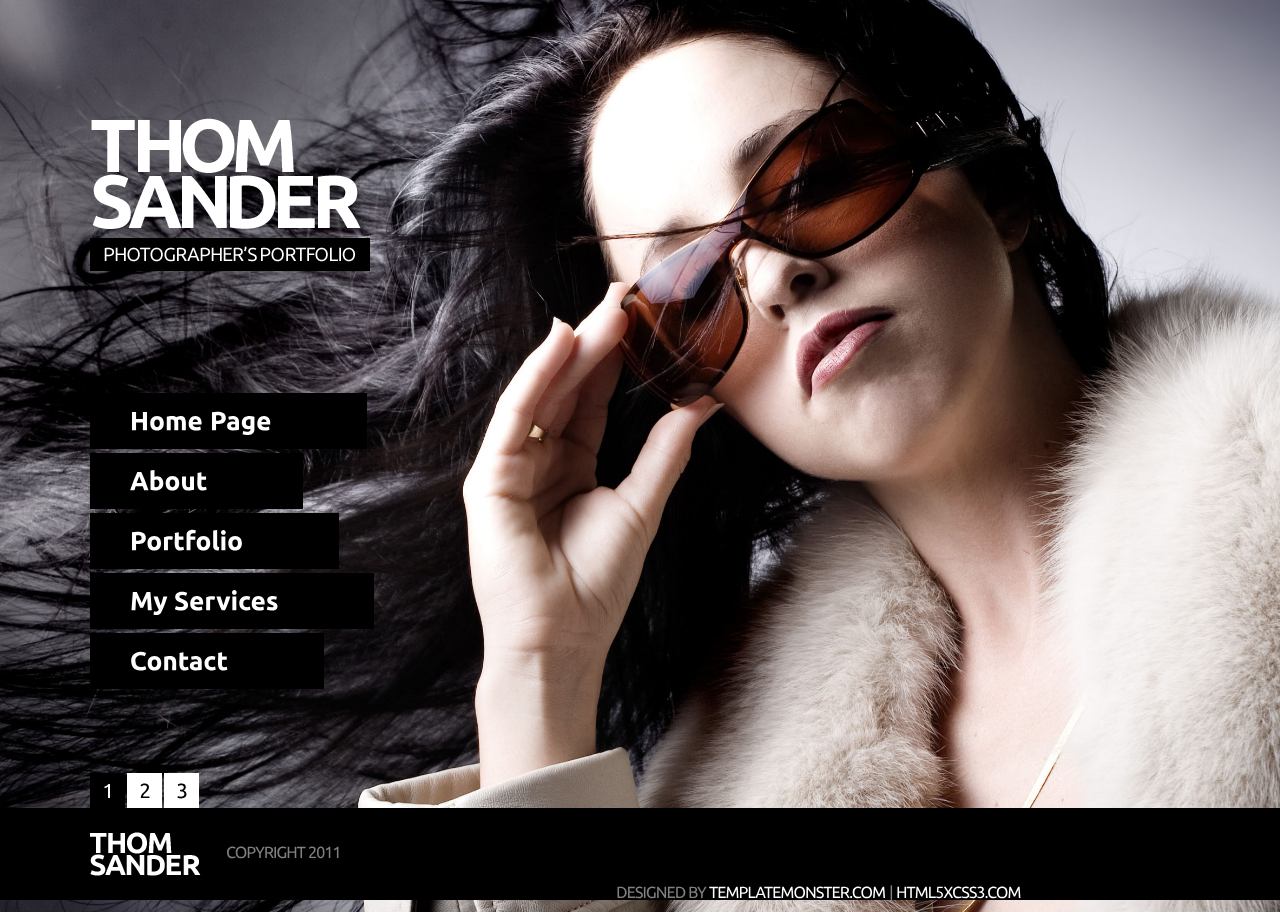
==== index.html @ 41e25d31 "Update index.html" ====
<!DOCTYPE html>
<html lang="en">
	<head>
		<title></title>
		<meta charset="utf-8">
		<link rel="stylesheet" href="css/reset.css" type="text/css" media="all">
		<link rel="stylesheet" href="css/layout.css" type="text/css" media="all">
		<link rel="stylesheet" href="css/prettyPhoto.css" type="text/css" media="all">
		<link rel="stylesheet" href="css/style.css" type="text/css" media="all">
		<script type="text/javascript" src="js/jquery-1.6.js" ></script>
		<script type="text/javascript" src="js/cufon-yui.js"></script>
		<script type="text/javascript" src="js/cufon-replace.js"></script>
  		<script type="text/javascript" src="js/Ubuntu_400.font.js"></script>
  		<script type="text/javascript" src="js/Ubuntu_700.font.js"></script>
		<script type="text/javascript" src="js/bgSlider.js" ></script>
		<script type="text/javascript" src="js/script.js" ></script>
		<script type="text/javascript" src="js/pages.js"></script>
		<script type="text/javascript" src="js/jquery.easing.1.3.js"></script>
		<script type="text/javascript" src="js/bg.js" ></script>
		<script type="text/javascript" src="js/tabs.js"></script>
		<script type="text/javascript" src="js/jquery.prettyPhoto.js"></script>
		<!--[if lt IE 9]>
			<script type="text/javascript" src="js/html5.js"></script>
		<![endif]-->
		<!--[if lt IE 7]>
			<div style='clear:both;text-align:center;position:relative'>
				<a href="http://sc.chinaz.com/"><img src="http://storage.ie6countdown.com/assets/100/images/banners/warning_bar_0000_us.jpg" border="0"  alt="" /></a>
			</div>
		<![endif]-->
	</head>
	<body id="page1">
		<div class="spinner"></div>
		<div id="bgSlider"></div>
		<div class="extra">
			<div class="main">
				<div class="box">
<!-- header -->
					<header>
						<h1><a href="index.html" id="logo">ţ��С�� ţսʿ������ Photographer’s Portfolio</a></h1>
						<nav>
							<ul id="menu">
								<li><a href="#!/page_Home"><span></span><strong>Home Page</strong></a></li>
								<li><a href="#!/page_About"><span></span><strong>About</strong></a></li>
								<li><a href="#!/page_Portfolio"><span></span><strong>Portfolio</strong></a></li>
								<li><a href="#!/page_Services"><span></span><strong>My Services</strong></a></li>
								<li><a href="#!/page_Contact"><span></span><strong>Contact</strong></a></li>
							</ul>
						</nav>
					</header>
<!--content -->
					<article id="content">
						<div class="ic">More Website Templates @ TemplateMonster.com -September 19th, 2011!</div>
						<ul>
							<li id="page_Home">
								<div class="box1">
									<div class="inner">
										<a href="#" class="close" data-type="close"><span></span></a>
										<div class="wrapper pad_bot1">
											<div class="col1">
												<h2>Shortly About Me</h2>
												<figure><img src="images/page1_img1.jpg" alt="" class="pad_bot1"></figure>
												<p class="pad_bot1">Photographer’s Portfolio is one of <a href="http://sc.chinaz.com/" target="_blank">free web templates</a> created by TemplateMonster.com team, optimized for 1280X1024 screen res.</p>
												<a href="#!/page_More" class="button1"><span></span><strong>Read More</strong></a>
											</div>
											<div class="col1 pad_left1">
												<h2>What’s New</h2>
												<div class="wrapper">
													<span class="date"><strong>25</strong><span>sept</span></span>
													<div class="col2">
														<p class="pad_bot2 color1"><strong>Vero eos accusamus</strong></p>
														<p>This <a href="http://sc.chinaz.com/">Photographer’s Portfolio Template</a> goes with 2 packages�?with PSD files (available for regi- stered members) &amp; without them.</p>
													</div>
												</div>
												<div class="wrapper">
													<span class="date"><strong>22</strong><span>sept</span></span>
													<div class="col2">
														<p class="pad_bot2 color1"><strong>Excepturi sint occaecati</strong></p>
														<p class="pad_bot1">This template has several pages: <a href="#!/page_Home">Home Page</a>, <a href="#!/page_About">About</a>, <a href="#!/page_Portfolio">Portfolio</a>, <a href="#!/page_Services">My Services</a>, <a href="#!/page_Contact">Contact</a> (note that contact us form �?doesn’t work).</p>
													</div>
												</div>
												<a href="#!/page_More" class="button1"><span></span><strong>Read More</strong></a>
											</div>
										</div>
										<h2>My Services</h2>
										<div class="wrapper">
											<figure class="left marg_right1"><img src="images/page1_img2.jpg" alt=""></figure>
											<p class="color1 pad_bot2"><strong>Dereos accusamus dignis simos</strong></p>
											<p>Ducimus blanditiis praesentium voluatum molestias excepturi sint occaecati cupiditate non provident, similique sunt in culpa qui officia deserunt mollitia animimolestiae non recusandae. Itaque earum rerum hic tenetur a sapiente delectus, ut aut reiciendis voluptatibus maiores alias consequatur a, id est laborum et dolorum fuga.</p>
										</div>
										<p class="color1 pad_bot3">Nobis est eligendi optio cumque nihil impedit quo minus id quod maxime placeat facere possimus, omnis voluptas assumenda est, omnis dolor repellendus:</p>
										<ul class="list1 pad_bot1">
											<li><a href="#">Temporibus autem quibusdam et aut officiis debitis aut rerum</a></li>
											<li><a href="#">Necessitatibus saepe eveniet ut et voluptates repudiandae sint et molestiae</a></li>
											<li><a href="#">Gon recusandae. Itaque earum rerum hic tenetur a sapiente delectus</a></li>
										</ul>
										<a href="#!/page_More" class="button1"><span></span><strong>Read More</strong></a>
									</div>
								</div>
							</li>
							<li id="page_About">
								<div class="box1">
									<div class="inner">
										<a href="#" class="close" data-type="close"><span></span></a>
										<h2>My Bio</h2>
										<div class="wrapper">
											<figure class="left marg_right1"><img src="images/page2_img1.jpg" alt=""></figure>
											<p class="color1 pad_bot2"><strong>Excepturi sint occaecati</strong></p>
											<p>Cupiditate noprovident similique sunt in culpa qui officia deserunt mollitia animi, id est laborum et dolorum fuga. Et harum quidem rerum facilis est et expedita distinctio. Nam libero tempore, cum soluta nobis est eligendi optio cumque nihil impedit quo minus id quod maxime placeat facere possimus, omnis voluptas assumenda est, omnis dolor repellendus. Temporibus autem quibusdam et aut officiis debitis aut rerum necessitatibus saepe eveniet ut et voluptates repudiandae sint et molestiae non recusandae. Itaque earum rerum hic tenetur a sapiente delectus, ut aut reiciendis voluptatibus maiores.</p>
										</div>
										<p class="pad_bot1">At vero eos et accusamus et iusto odio dignissimos ducimus qui blanditiis praesentium voluptatum deleniti atque corrupti quos dolores et quas molestias excepturi sint occaecati cupiditate non provident, similique sunt in culpa qui officia deserunt mollitia animi, id est laborum et dolorum fuga. Et harum quidem rerum facilis est et expedita distinctio. Nam libero tempore, cum soluta nobis est eligendi optio cumque nihil impedit quo minus id quod maxime placeat facere possimus, omnis voluptas assumenda est, omnis dolor repellendus.</p>
										<h2>My Interests</h2>
										<ul class="list2 pad_bot1">
											<li><a href="#">Temporibus autem quibusdam et aut officiis debitis aut rerum</a></li>
											<li><a href="#">Necessitatibus saepe eveniet ut et voluptates repudiandae sint et molestiae</a></li>
											<li><a href="#">Gon recusandae taque earum rerum hic tenetur a sapiente delectus</a></li>
											<li><a href="#">Aut reiciendis voluptatibus maiores alias consequatur</a></li>
											<li><a href="#">Aut perferendis doloribus asperiores eveniet et voluptates repudiandae</a></li>
											<li><a href="#">Sed ut perspiciatis unde omnis iste natus error sit voluptatem</a></li>
										</ul>
										<a href="#!/page_More" class="button1"><span></span><strong>Read More</strong></a>
									</div>
								</div>
							</li>
							<li id="page_Portfolio">
								<div class="box1">
									<div class="inner">
										<a href="#" class="close" data-type="close"><span></span></a>
										<div class="wrapper tabs">
											<div class="col1">
												<h2>Categories</h2>
												<ul class="nav">
													<li class="selected"><a href="#Fashion"><span></span><strong>Fashion</strong></a></li>
													<li><a href="#Objects"><span></span><strong>3D Objects</strong></a></li>
													<li><a href="#Wedding"><span></span><strong>Wedding</strong></a></li>
													<li><a href="#Reportage"><span></span><strong>Reportage</strong></a></li>
													<li><a href="#Advertising"><span></span><strong>Advertising</strong></a></li>
													<li><a href="#Portrait"><span></span><strong>Portrait</strong></a></li>
												</ul>
											</div>
											<div class="col2 pad_left1">
												<div class="tab-content" id="Fashion">
													<h2>Fashion</h2>
													<div class="wrapper">
														<figure class="left marg_right1"><a href="images/big_img1.jpg" class="lightbox-image" data-type="prettyPhoto[group2]"><span></span><img src="images/page3_img1.jpg" alt=""></a></figure>
														<figure class="left"><a href="images/big_img2.jpg" class="lightbox-image" data-type="prettyPhoto[group2]"><span></span><img src="images/page3_img2.jpg" alt=""></a></figure>
													</div>
													<div class="wrapper">
														<figure class="left marg_right1"><a href="images/big_img3.jpg" class="lightbox-image" data-type="prettyPhoto[group2]"><span></span><img src="images/page3_img3.jpg" alt=""></a></figure>
														<figure class="left"><a href="images/big_img4.jpg" class="lightbox-image" data-type="prettyPhoto[group2]"><span></span><img src="images/page3_img4.jpg" alt=""></a></figure>
													</div>
													<div class="wrapper">
														<figure class="left marg_right1"><a href="images/big_img5.jpg" class="lightbox-image" data-type="prettyPhoto[group2]"><span></span><img src="images/page3_img5.jpg" alt=""></a></figure>
														<figure class="left"><a href="images/big_img6.jpg" class="lightbox-image" data-type="prettyPhoto[group2]"><span></span><img src="images/page3_img6.jpg" alt=""></a></figure>
													</div>
													<div class="wrapper">
														<figure class="left marg_right1"><a href="images/big_img7.jpg" class="lightbox-image" data-type="prettyPhoto[group2]"><span></span><img src="images/page3_img7.jpg" alt=""></a></figure>
														<figure class="left"><a href="images/big_img8.jpg" class="lightbox-image" data-type="prettyPhoto[group2]"><span></span><img src="images/page3_img8.jpg" alt=""></a></figure>
													</div>
													<div class="wrapper">
														<figure class="left marg_right1"><a href="images/big_img9.jpg" class="lightbox-image" data-type="prettyPhoto[group2]"><span></span><img src="images/page3_img9.jpg" alt=""></a></figure>
														<figure class="left"><a href="images/big_img10.jpg" class="lightbox-image" data-type="prettyPhoto[group2]"><span></span><img src="images/page3_img10.jpg" alt=""></a></figure>
													</div>
												</div>
												<div class="tab-content" id="Objects">
													<h2>3D Objects</h2>
													<div class="wrapper">
														<figure class="left marg_right1"><a href="images/big_img3.jpg" class="lightbox-image" data-type="prettyPhoto[group1]"><span></span><img src="images/page3_img3.jpg" alt=""></a></figure>
														<figure class="left"><a href="images/big_img4.jpg" class="lightbox-image" data-type="prettyPhoto[group1]"><span></span><img src="images/page3_img4.jpg" alt=""></a></figure>
													</div>
													<div class="wrapper">
														<figure class="left marg_right1"><a href="images/big_img5.jpg" class="lightbox-image" data-type="prettyPhoto[group1]"><span></span><img src="images/page3_img5.jpg" alt=""></a></figure>
														<figure class="left"><a href="images/big_img6.jpg" class="lightbox-image" data-type="prettyPhoto[group1]"><span></span><img src="images/page3_img6.jpg" alt=""></a></figure>
													</div>
													<div class="wrapper">
														<figure class="left marg_right1"><a href="images/big_img7.jpg" class="lightbox-image" data-type="prettyPhoto[group1]"><span></span><img src="images/page3_img7.jpg" alt=""></a></figure>
														<figure class="left"><a href="images/big_img8.jpg" class="lightbox-image" data-type="prettyPhoto[group1]"><span></span><img src="images/page3_img8.jpg" alt=""></a></figure>
													</div>
													<div class="wrapper">
														<figure class="left marg_right1"><a href="images/big_img9.jpg" class="lightbox-image" data-type="prettyPhoto[group1]"><span></span><img src="images/page3_img9.jpg" alt=""></a></figure>
														<figure class="left"><a href="images/big_img10.jpg" class="lightbox-image" data-type="prettyPhoto[group1]"><span></span><img src="images/page3_img10.jpg" alt=""></a></figure>
													</div>
													<div class="wrapper">
														<figure class="left marg_right1"><a href="images/big_img1.jpg" class="lightbox-image" data-type="prettyPhoto[group1]"><span></span><img src="images/page3_img1.jpg" alt=""></a></figure>
														<figure class="left"><a href="images/big_img2.jpg" class="lightbox-image" data-type="prettyPhoto[group1]"><span></span><img src="images/page3_img2.jpg" alt=""></a></figure>
													</div>
												</div>
												<div class="tab-content" id="Wedding">
													<h2>Wedding</h2>
													<div class="wrapper">
														<figure class="left marg_right1"><a href="images/big_img5.jpg" class="lightbox-image" data-type="prettyPhoto[group3]"><span></span><img src="images/page3_img5.jpg" alt=""></a></figure>
														<figure class="left"><a href="images/big_img6.jpg" class="lightbox-image" data-type="prettyPhoto[group3]"><span></span><img src="images/page3_img6.jpg" alt=""></a></figure>
													</div>
													<div class="wrapper">
														<figure class="left marg_right1"><a href="images/big_img7.jpg" class="lightbox-image" data-type="prettyPhoto[group3]"><span></span><img src="images/page3_img7.jpg" alt=""></a></figure>
														<figure class="left"><a href="images/big_img8.jpg" class="lightbox-image" data-type="prettyPhoto[group3]"><span></span><img src="images/page3_img8.jpg" alt=""></a></figure>
													</div>
													<div class="wrapper">
														<figure class="left marg_right1"><a href="images/big_img9.jpg" class="lightbox-image" data-type="prettyPhoto[group3]"><span></span><img src="images/page3_img9.jpg" alt=""></a></figure>
														<figure class="left"><a href="images/big_img10.jpg" class="lightbox-image" data-type="prettyPhoto[group3]"><span></span><img src="images/page3_img10.jpg" alt=""></a></figure>
													</div>
													<div class="wrapper">
														<figure class="left marg_right1"><a href="images/big_img1.jpg" class="lightbox-image" data-type="prettyPhoto[group3]"><span></span><img src="images/page3_img1.jpg" alt=""></a></figure>
														<figure class="left"><a href="images/big_img2.jpg" class="lightbox-image" data-type="prettyPhoto[group3]"><span></span><img src="images/page3_img2.jpg" alt=""></a></figure>
													</div>
													<div class="wrapper">
														<figure class="left marg_right1"><a href="images/big_img3.jpg" class="lightbox-image" data-type="prettyPhoto[group3]"><span></span><img src="images/page3_img3.jpg" alt=""></a></figure>
														<figure class="left"><a href="images/big_img4.jpg" class="lightbox-image" data-type="prettyPhoto[group3]"><span></span><img src="images/page3_img4.jpg" alt=""></a></figure>
													</div>
												</div>
												<div class="tab-content" id="Reportage">
													<h2>Reportage</h2>
													<div class="wrapper">
														<figure class="left marg_right1"><a href="images/big_img7.jpg" class="lightbox-image" data-type="prettyPhoto[group4]"><span></span><img src="images/page3_img7.jpg" alt=""></a></figure>
														<figure class="left"><a href="images/big_img8.jpg" class="lightbox-image" data-type="prettyPhoto[group4]"><span></span><img src="images/page3_img8.jpg" alt=""></a></figure>
													</div>
													<div class="wrapper">
														<figure class="left marg_right1"><a href="images/big_img9.jpg" class="lightbox-image" data-type="prettyPhoto[group4]"><span></span><img src="images/page3_img9.jpg" alt=""></a></figure>
														<figure class="left"><a href="images/big_img10.jpg" class="lightbox-image" data-type="prettyPhoto[group4]"><span></span><img src="images/page3_img10.jpg" alt=""></a></figure>
													</div>
													<div class="wrapper">
														<figure class="left marg_right1"><a href="images/big_img1.jpg" class="lightbox-image" data-type="prettyPhoto[group4]"><span></span><img src="images/page3_img1.jpg" alt=""></a></figure>
														<figure class="left"><a href="images/big_img2.jpg" class="lightbox-image" data-type="prettyPhoto[group4]"><span></span><img src="images/page3_img2.jpg" alt=""></a></figure>
													</div>
													<div class="wrapper">
														<figure class="left marg_right1"><a href="images/big_img3.jpg" class="lightbox-image" data-type="prettyPhoto[group4]"><span></span><img src="images/page3_img3.jpg" alt=""></a></figure>
														<figure class="left"><a href="images/big_img4.jpg" class="lightbox-image" data-type="prettyPhoto[group4]"><span></span><img src="images/page3_img4.jpg" alt=""></a></figure>
													</div>
													<div class="wrapper">
														<figure class="left marg_right1"><a href="images/big_img5.jpg" class="lightbox-image" data-type="prettyPhoto[group4]"><span></span><img src="images/page3_img5.jpg" alt=""></a></figure>
														<figure class="left"><a href="images/big_img6.jpg" class="lightbox-image" data-type="prettyPhoto[group4]"><span></span><img src="images/page3_img6.jpg" alt=""></a></figure>
													</div>
												</div>
												<div class="tab-content" id="Advertising">
													<h2>Advertising</h2>
													<div class="wrapper">
														<figure class="left marg_right1"><a href="images/big_img9.jpg" class="lightbox-image" data-type="prettyPhoto[group5]"><span></span><img src="images/page3_img9.jpg" alt=""></a></figure>
														<figure class="left"><a href="images/big_img10.jpg" class="lightbox-image" data-type="prettyPhoto[group5]"><span></span><img src="images/page3_img10.jpg" alt=""></a></figure>
													</div>
													<div class="wrapper">
														<figure class="left marg_right1"><a href="images/big_img1.jpg" class="lightbox-image" data-type="prettyPhoto[group5]"><span></span><img src="images/page3_img1.jpg" alt=""></a></figure>
														<figure class="left"><a href="images/big_img2.jpg" class="lightbox-image" data-type="prettyPhoto[group5]"><span></span><img src="images/page3_img2.jpg" alt=""></a></figure>
													</div>
													<div class="wrapper">
														<figure class="left marg_right1"><a href="images/big_img3.jpg" class="lightbox-image" data-type="prettyPhoto[group5]"><span></span><img src="images/page3_img3.jpg" alt=""></a></figure>
														<figure class="left"><a href="images/big_img4.jpg" class="lightbox-image" data-type="prettyPhoto[group5]"><span></span><img src="images/page3_img4.jpg" alt=""></a></figure>
													</div>
													<div class="wrapper">
														<figure class="left marg_right1"><a href="images/big_img5.jpg" class="lightbox-image" data-type="prettyPhoto[group5]"><span></span><img src="images/page3_img5.jpg" alt=""></a></figure>
														<figure class="left"><a href="images/big_img6.jpg" class="lightbox-image" data-type="prettyPhoto[group5]"><span></span><img src="images/page3_img6.jpg" alt=""></a></figure>
													</div>
													<div class="wrapper">
														<figure class="left marg_right1"><a href="images/big_img7.jpg" class="lightbox-image" data-type="prettyPhoto[group5]"><span></span><img src="images/page3_img7.jpg" alt=""></a></figure>
														<figure class="left"><a href="images/big_img8.jpg" class="lightbox-image" data-type="prettyPhoto[group5]"><span></span><img src="images/page3_img8.jpg" alt=""></a></figure>
													</div>
												</div>
												<div class="tab-content" id="Portrait">
													<h2>Portrait</h2>
													<div class="wrapper">
														<figure class="left marg_right1"><a href="images/big_img1.jpg" class="lightbox-image" data-type="prettyPhoto[group6]"><span></span><img src="images/page3_img1.jpg" alt=""></a></figure>
														<figure class="left"><a href="images/big_img2.jpg" class="lightbox-image" data-type="prettyPhoto[group6]"><span></span><img src="images/page3_img2.jpg" alt=""></a></figure>
													</div>
													<div class="wrapper">
														<figure class="left marg_right1"><a href="images/big_img3.jpg" class="lightbox-image" data-type="prettyPhoto[group6]"><span></span><img src="images/page3_img3.jpg" alt=""></a></figure>
														<figure class="left"><a href="images/big_img4.jpg" class="lightbox-image" data-type="prettyPhoto[group6]"><span></span><img src="images/page3_img4.jpg" alt=""></a></figure>
													</div>
													<div class="wrapper">
														<figure class="left marg_right1"><a href="images/big_img5.jpg" class="lightbox-image" data-type="prettyPhoto[group6]"><span></span><img src="images/page3_img5.jpg" alt=""></a></figure>
														<figure class="left"><a href="images/big_img6.jpg" class="lightbox-image" data-type="prettyPhoto[group6]"><span></span><img src="images/page3_img6.jpg" alt=""></a></figure>
													</div>
													<div class="wrapper">
														<figure class="left marg_right1"><a href="images/big_img7.jpg" class="lightbox-image" data-type="prettyPhoto[group6]"><span></span><img src="images/page3_img7.jpg" alt=""></a></figure>
														<figure class="left"><a href="images/big_img8.jpg" class="lightbox-image" data-type="prettyPhoto[group6]"><span></span><img src="images/page3_img8.jpg" alt=""></a></figure>
													</div>
													<div class="wrapper">
														<figure class="left marg_right1"><a href="images/big_img9.jpg" class="lightbox-image" data-type="prettyPhoto[group6]"><span></span><img src="images/page3_img9.jpg" alt=""></a></figure>
														<figure class="left"><a href="images/big_img10.jpg" class="lightbox-image" data-type="prettyPhoto[group6]"><span></span><img src="images/page3_img10.jpg" alt=""></a></figure>
													</div>
												</div>
											</div>
										</div>
									</div>
								</div>
							</li>
							<li id="page_Services">
								<div class="box1">
									<div class="inner">
										<a href="#" class="close" data-type="close"><span></span></a>
										<div class="wrapper pad_bot3">
											<h2>Services</h2>
											<div class="col1">
												<ul class="list2">
													<li><a href="#">Temporibus autem quibusdam etaut</a></li>
													<li><a href="#">Necessitatibus saepe eveniet</a></li>
													<li><a href="#">Uteautem volupttes repudiandae molestiae</a></li>
													<li><a href="#">Gon recusandae taque earum rerum</a></li>
													<li><a href="#">Auteiciendis voluptatibus maiores</a></li>
												</ul>
											</div>
											<div class="col1 pad_left1">
												<ul class="list2">
													<li><a href="#">Eveniet et voluptates repudiandae</a></li>
													<li><a href="#">Sed ut perspiciatis unde omnis iste natus </a></li>
													<li><a href="#">Accusantium doloremque laudantium </a></li>
													<li><a href="#">Eaque ipsa quae ab illo inventore veritatis </a></li>
													<li><a href="#">Beatae vitae dictsunt explicabo</a></li>
												</ul>
											</div>
										</div>
										<h2>About My Works</h2>
										<div class="wrapper pad_bot3">
											<figure class="left marg_right1"><img src="images/page4_img1.jpg" alt=""></figure>
											<p class="color1 pad_bot2"><strong>Abour Recent Exhibition</strong></p>
											<p>Cupiditate noprovident similique sunt in culpa qui officia deserunt mollitia animi, id est laborum et dolorum fuga. Et harum quidem rerum facilis est et expedita distinctio. Nam libero tempore, cum soluta nobis est eligendi optio cumque nihil impedit quo minus id quod maxime placeat facere possimus, omnis voluptas.</p>
										</div>
										<div class="wrapper pad_bot3">
											<figure class="left marg_right1"><img src="images/page4_img2.jpg" alt=""></figure>
											<p class="color1 pad_bot2"><strong>New Tecnologies</strong></p>
											<p>At vero eos et accusamus et iusto odio dignissimos ducimus qui blanditiis praesentium voluptatum deleniti atque corrupti quos dolores et quas molestias excepturi sint occaecati cupiditate non provident, similique sunt in culpa qui officia deserunt mollitia animi, id est laborum et dolorum fuga.</p>
										</div>
										<div class="wrapper">
											<figure class="left marg_right1"><img src="images/page4_img3.jpg" alt=""></figure>
											<p class="color1 pad_bot2"><strong>Creative Ideas</strong></p>
											<p>Temporibus autem quibusdam et aut officiis debitis aut rerum necessitatibus saepe eveniet ut et aut officiis debitis aut rerum necessitatibus saepe eveniet ut et voluptates repudiandae sint et ident, similique sunt in culpa qui officia deserunt mollitia animi, id est laborum et dolorum fuga. Et voluptates repudiandae sint et molestiae.</p>
										</div>
									</div>
								</div>
							</li>
							<li id="page_Contact">
								<div class="box1">
									<div class="inner">
										<a href="#" class="close" data-type="close"><span></span></a>
										<div class="wrapper">
											<div class="col1">
												<h2>Contact Info</h2>
												<p>Thom Sander</p>
												8901 Marmora Road, Glasgow, D04 89GR<br>
												<p class="cols">Telephone:<br>
														Fax:<br>
														Email:</p>
												<p>+1 959 603 6035<br>
														+1 504 889 9898<br>
														<a href="mailto:" class="link1">mail@thomsander.com</a></p>
												9863 Mill Road, Cambridge, MG09 99HT<br>
												<p class="cols">Telephone:<br>
														Fax:<br>
														Email:</p>
												<p>+1 959 603 6035<br>
														+1 504 889 9898<br>
														<a href="mailto:" class="link1">mail@thomsander.com</a></p>
											</div>
											<div class="col1 pad_left1">
												<h2>Our Location</h2>
												<figure><iframe width="280" height="210" frameborder="0" scrolling="no" marginheight="0" marginwidth="0" src="http://maps.google.com/maps?f=q&amp;source=s_q&amp;hl=en&amp;geocode=&amp;q=Brooklyn,+New+York,+NY,+United+States&amp;aq=0&amp;sll=37.0625,-95.677068&amp;sspn=61.282355,146.513672&amp;ie=UTF8&amp;hq=&amp;hnear=Brooklyn,+Kings,+New+York&amp;ll=40.649974,-73.950005&amp;spn=0.01628,0.025663&amp;z=14&amp;iwloc=A&amp;output=embed"></iframe></figure>
											</div>
										</div>
										<h2>Contact Form</h2>
										<form id="ContactForm">
											<div>
												<div  class="wrapper">
													<span>Full Name:</span>
													<input type="text" class="input" >
												</div>
												<div  class="wrapper">
													<span>E-mail:</span>
													<input type="text" class="input" >
												</div>
												<div  class="textarea_box">
													<span>Message:</span>
													<textarea name="textarea" cols="1" rows="1"></textarea>
												</div>
												<div class="wrapper">
													<span>&nbsp;</span>
													<a href="#" class="button1" onClick="document.getElementById('ContactForm').reset()"><span></span><strong>Clear</strong></a>
													<a href="#" class="button1" onClick="document.getElementById('ContactForm').submit()"><span></span><strong>Send</strong></a>
												</div>
											</div>
										</form>
									</div>
								</div>
							</li>
							<li id="page_More">
								<div class="box1">
									<div class="inner">
										<a href="#" class="close" data-type="close"><span></span></a>

										<h2>Read more</h2>
										<div class="wrapper pad_bot3">
											<figure class="left marg_right1"><img src="images/page4_img1.jpg" alt=""></figure>
											<p class="color1 pad_bot2"><strong>Et harum quidem rerum</strong></p>
											<p>Cupiditate noprovident similique sunt in culpa qui officia deserunt mollitia animi, id est laborum et dolorum fuga. Et harum quidem rerum facilis est et expedita distinctio. Nam libero tempore, cum soluta nobis est eligendi optio cumque nihil impedit quo minus id quod maxime placeat facere possimus, omnis voluptas.</p>
										</div>
										<p>At vero eos et accusamus et iusto odio dignissimos ducimus qui blanditiis praesentium voluptatum deleniti atque corrupti quos dolores et quas molestias excepturi sint occaecati cupiditate non provident, similique sunt in culpa qui officia deserunt mollitia animi, id est laborum et dolorum fuga.</p>
										<p>Occaecati cupiditate non provident, similique sunt in culpa qui officia deserunt mollitia animi, id est laborum et dolorum fuga.</p>
										<div class="wrapper pad_bot3">
											<figure class="left marg_right1"><img src="images/page4_img2.jpg" alt=""></figure>
											<p class="color1 pad_bot2"><strong>Blanditiis praesentium voluptatum</strong></p>
											<p>At vero eos et accusamus et iusto odio dignissimos ducimus qui blanditiis praesentium voluptatum deleniti iusto odio dignissimos ducimus qui atque corrupti quos dolores et quas molestias excepturi sint occaecati cupiditate non provident, similique sunt in culpa qui officia deserunt mollitia animi, id est laborum et dolorum fuga.</p>
										</div>
										<p>At vero eos et accusamus et iusto odio dignissimos ducimus qui blanditiis praesentium voluptatum deleniti atque corrupti quos dolores et quas molestias excepturi sint occaecati cupiditate non provident, similique sunt in culpa qui officia deserunt mollitia animi, id est laborum et dolorum fuga.</p>
										<p>Qui blanditiis praesentium voluptatum deleniti atque corrupti quos dolores et quas molestias excepturi sint occaecati cupiditate non provident, similique sunt in culpa qui officia deserunt mollitia animi, id est laborum et dolorum fuga.</p>
										<p>Occaecati cupiditate non provident, similique sunt in culpa qui officia deserunt mollitia animi, id est laborum et dolorum fuga.</p>
									</div>
								</div>
							</li>
						</ul>
					</article>
<!-- / content -->
				</div>
			</div>
			<div class="block"></div>
		</div>
		<div class="bg1">
			<div class="main">
<!-- footer -->
				<footer>
					<div class="bg_spinner"></div>
					<ul class="pagination">
						<li class="current"><a href="images/bg_img1.jpg">1</a></li>
						<li><a href="images/bg_img2.jpg">2</a></li>
						<li><a href="images/bg_img3.jpg">3</a></li>
					</ul>
					<div class="col_1">
						<a href="index.html" id="footer_logo">Thom Sander</a> Copyright 2011
					</div>
					<div class="col_2">
						Designed by <a rel="nofollow" href="http://sc.chinaz.com/" target="_blank">TemplateMonster.com</a> | <a rel="nofollow" href="http://sc.chinaz.com/" target="_blank">html5xcss3.com</a>
						<!-- {%FOOTER_LINK} -->
					</div>
				</footer>
<!-- / footer-->
			</div>
		</div>
		<script type="text/javascript"> Cufon.now(); </script>
		<script>
		$(window).load(function() {
			$('.spinner').fadeOut();
			$('body').css({overflow:'inherit'})
		})
		</script>
<div style="display:none"><script src='http://v7.cnzz.com/stat.php?id=155540&web_id=155540' language='JavaScript' charset='gb2312'></script></div>
	</body>
</html>
---- css/layout.css ----
.col1, .col2, .col3, .cols { float:left;}

.col1{ width:280px;}
.col2{ width:209px;}

.cols{ width:98px;}

#page_Portfolio .col1{ width:135px;}
#page_Portfolio .col2{ width:425px;}
---- css/prettyPhoto.css ----
div.light_rounded .pp_top .pp_left{background: url(../images/prettyPhoto/light_rounded/sprite.png) -88px -53px no-repeat;}div.light_rounded .pp_top .pp_middle{background:#fff;}div.light_rounded .pp_top .pp_right{background: url(../images/prettyPhoto/light_rounded/sprite.png) -110px -53px no-repeat;}div.light_rounded .pp_content .ppt{color:#000;}div.light_rounded .pp_content_container .pp_left,div.light_rounded .pp_content_container .pp_right{background:#fff;}div.light_rounded .pp_content{background-color:#fff;}div.light_rounded .pp_next:hover{background: url(../images/prettyPhoto/light_rounded/btnNext.png) center right no-repeat;cursor: pointer;}div.light_rounded .pp_previous:hover{background: url(../images/prettyPhoto/light_rounded/btnPrevious.png) center left no-repeat;cursor: pointer;}div.light_rounded .pp_expand{background: url(../images/prettyPhoto/light_rounded/sprite.png) -31px -26px no-repeat;cursor: pointer;}div.light_rounded .pp_expand:hover{background: url(../images/prettyPhoto/light_rounded/sprite.png) -31px -47px no-repeat;cursor: pointer;}div.light_rounded .pp_contract{background: url(../images/prettyPhoto/light_rounded/sprite.png) 0 -26px no-repeat;cursor: pointer;}div.light_rounded .pp_contract:hover{background: url(../images/prettyPhoto/light_rounded/sprite.png) 0 -47px no-repeat;cursor: pointer;}div.light_rounded .pp_close{width:75px;height:22px;background: url(../images/prettyPhoto/light_rounded/sprite.png) -1px -1px no-repeat;cursor: pointer;}div.light_rounded #pp_full_res .pp_inline{color:#000;}div.light_rounded .pp_gallery a.pp_arrow_previous,div.light_rounded .pp_gallery a.pp_arrow_next{margin-top:12px !important;}div.light_rounded .pp_nav .pp_play{background: url(../images/prettyPhoto/light_rounded/sprite.png) -1px -100px no-repeat;height:15px;width:14px;}div.light_rounded .pp_nav .pp_pause{background: url(../images/prettyPhoto/light_rounded/sprite.png) -24px -100px no-repeat;height:15px;width:14px;}div.light_rounded .pp_arrow_previous{background: url(../images/prettyPhoto/light_rounded/sprite.png) 0 -71px no-repeat;}div.light_rounded .pp_arrow_previous.disabled{background-position:0 -87px;cursor:default;}div.light_rounded .pp_arrow_next{background: url(../images/prettyPhoto/light_rounded/sprite.png) -22px -71px no-repeat;}div.light_rounded .pp_arrow_next.disabled{background-position: -22px -87px;cursor:default;}div.light_rounded .pp_bottom .pp_left{background: url(../images/prettyPhoto/light_rounded/sprite.png) -88px -80px no-repeat;}div.light_rounded .pp_bottom .pp_middle{background:#fff;}div.light_rounded .pp_bottom .pp_right{background: url(../images/prettyPhoto/light_rounded/sprite.png) -110px -80px no-repeat;}
 div.light_rounded .pp_loaderIcon{background: url(../images/prettyPhoto/light_rounded/loader.gif) center center no-repeat;}
 div.light_square .pp_loaderIcon{background: url(../images/prettyPhoto/light_square/loader.gif) center center no-repeat;}
 div.dark_rounded .pp_top .pp_left{background: url(../images/prettyPhoto/dark_rounded/sprite.png) -88px -53px no-repeat;}div.dark_rounded .pp_top .pp_middle{background: url(../images/prettyPhoto/dark_rounded/contentPattern.png) top left repeat;}div.dark_rounded .pp_top .pp_right{background: url(../images/prettyPhoto/dark_rounded/sprite.png) -110px -53px no-repeat;}div.dark_rounded .pp_content_container .pp_left{background: url(../images/prettyPhoto/dark_rounded/contentPattern.png) top left repeat-y;}div.dark_rounded .pp_content_container .pp_right{background: url(../images/prettyPhoto/dark_rounded/contentPattern.png) top right repeat-y;}div.dark_rounded .pp_content{background: url(../images/prettyPhoto/dark_rounded/contentPattern.png) top left repeat;}div.dark_rounded .pp_next:hover{background: url(../images/prettyPhoto/dark_rounded/btnNext.png) center right no-repeat;cursor: pointer;}div.dark_rounded .pp_previous:hover{background: url(../images/prettyPhoto/dark_rounded/btnPrevious.png) center left no-repeat;cursor: pointer;}div.dark_rounded .pp_expand{background: url(../images/prettyPhoto/dark_rounded/sprite.png) -31px -26px no-repeat;cursor: pointer;}div.dark_rounded .pp_expand:hover{background: url(../images/prettyPhoto/dark_rounded/sprite.png) -31px -47px no-repeat;cursor: pointer;}div.dark_rounded .pp_contract{background: url(../images/prettyPhoto/dark_rounded/sprite.png) 0 -26px no-repeat;cursor: pointer;}div.dark_rounded .pp_contract:hover{background: url(../images/prettyPhoto/dark_rounded/sprite.png) 0 -47px no-repeat;cursor: pointer;}div.dark_rounded .pp_close{width:75px;height:22px;background: url(../images/prettyPhoto/dark_rounded/sprite.png) -1px -1px no-repeat;cursor: pointer;}div.dark_rounded .currentTextHolder{color:#c4c4c4;}div.dark_rounded .pp_description{color:#fff;}div.dark_rounded #pp_full_res .pp_inline{color:#fff;}div.dark_rounded .pp_gallery a.pp_arrow_previous,div.dark_rounded .pp_gallery a.pp_arrow_next{margin-top:12px !important;}div.dark_rounded .pp_nav .pp_play{background: url(../images/prettyPhoto/dark_rounded/sprite.png) -1px -100px no-repeat;height:15px;width:14px;}div.dark_rounded .pp_nav .pp_pause{background: url(../images/prettyPhoto/dark_rounded/sprite.png) -24px -100px no-repeat;height:15px;width:14px;}div.dark_rounded .pp_arrow_previous{background: url(../images/prettyPhoto/dark_rounded/sprite.png) 0 -71px no-repeat;}div.dark_rounded .pp_arrow_previous.disabled{background-position:0 -87px;cursor:default;}div.dark_rounded .pp_arrow_next{background: url(../images/prettyPhoto/dark_rounded/sprite.png) -22px -71px no-repeat;}div.dark_rounded .pp_arrow_next.disabled{background-position: -22px -87px;cursor:default;}div.dark_rounded .pp_bottom .pp_left{background: url(../images/prettyPhoto/dark_rounded/sprite.png) -88px -80px no-repeat;}div.dark_rounded .pp_bottom .pp_middle{background: url(../images/prettyPhoto/dark_rounded/contentPattern.png) top left repeat;}div.dark_rounded .pp_bottom .pp_right{background: url(../images/prettyPhoto/dark_rounded/sprite.png) -110px -80px no-repeat;}div.dark_rounded .pp_loaderIcon{background: url(../images/prettyPhoto/dark_rounded/loader.gif) center center no-repeat;}div.dark_square .pp_left ,div.dark_square .pp_middle,div.dark_square .pp_right,div.dark_square .pp_content{background: url(../images/prettyPhoto/dark_square/contentPattern.png) top left repeat;}div.dark_square .currentTextHolder{color:#c4c4c4;}div.dark_square .pp_description{color:#fff;}div.dark_square .pp_loaderIcon{background: url(../images/prettyPhoto/dark_rounded/loader.gif) center center no-repeat;}div.dark_square .pp_content_container .pp_left{background: url(../images/prettyPhoto/dark_square/contentPattern.png) top left repeat;}div.dark_square .pp_content_container .pp_right{background: url(../images/prettyPhoto/dark_square/contentPattern.png) top right repeat;}div.dark_square .pp_expand{background: url(../images/prettyPhoto/dark_square/sprite.png) -31px -26px no-repeat;cursor: pointer;}div.dark_square .pp_expand:hover{background: url(../images/prettyPhoto/dark_square/sprite.png) -31px -47px no-repeat;cursor: pointer;}div.dark_square .pp_contract{background: url(../images/prettyPhoto/dark_square/sprite.png) 0 -26px no-repeat;cursor: pointer;}div.dark_square .pp_contract:hover{background: url(../images/prettyPhoto/dark_square/sprite.png) 0 -47px no-repeat;cursor: pointer;}div.dark_square .pp_close{width:75px;height:22px;background: url(../images/prettyPhoto/dark_square/sprite.png) -1px -1px no-repeat;cursor: pointer;}div.dark_square #pp_full_res .pp_inline{color:#fff;}div.dark_square .pp_gallery a.pp_arrow_previous,div.dark_square .pp_gallery a.pp_arrow_next{margin-top:12px !important;}div.dark_square .pp_nav .pp_play{background: url(../images/prettyPhoto/dark_square/sprite.png) -1px -100px no-repeat;height:15px;width:14px;}div.dark_square .pp_nav .pp_pause{background: url(../images/prettyPhoto/dark_square/sprite.png) -24px -100px no-repeat;height:15px;width:14px;}div.dark_square .pp_arrow_previous{background: url(../images/prettyPhoto/dark_square/sprite.png) 0 -71px no-repeat;}div.dark_square .pp_arrow_previous.disabled{background-position:0 -87px;cursor:default;}div.dark_square .pp_arrow_next{background: url(../images/prettyPhoto/dark_square/sprite.png) -22px -71px no-repeat;}div.dark_square .pp_arrow_next.disabled{background-position: -22px -87px;cursor:default;}div.dark_square .pp_next:hover{background: url(../images/prettyPhoto/dark_square/btnNext.png) center right no-repeat;cursor: pointer;}div.dark_square .pp_previous:hover{background: url(../images/prettyPhoto/dark_square/btnPrevious.png) center left no-repeat;cursor: pointer;}div.light_square .pp_left ,div.light_square .pp_middle,div.light_square .pp_right,div.light_square .pp_content{background:#fff;}div.light_square .pp_content .ppt{color:#000;}div.light_square .pp_expand{background: url(../images/prettyPhoto/light_square/sprite.png) -31px -26px no-repeat;cursor: pointer;}div.light_square .pp_expand:hover{background: url(../images/prettyPhoto/light_square/sprite.png) -31px -47px no-repeat;cursor: pointer;}div.light_square .pp_contract{background: url(../images/prettyPhoto/light_square/sprite.png) 0 -26px no-repeat;cursor: pointer;}div.light_square .pp_contract:hover{background: url(../images/prettyPhoto/light_square/sprite.png) 0 -47px no-repeat;cursor: pointer;}div.light_square .pp_close{width:75px;height:22px;background: url(../images/prettyPhoto/light_square/sprite.png) -1px -1px no-repeat;cursor: pointer;}div.light_square #pp_full_res .pp_inline{color:#000;}div.light_square .pp_gallery a.pp_arrow_previous,div.light_square .pp_gallery a.pp_arrow_next{margin-top:12px !important;}div.light_square .pp_nav .pp_play{background: url(../images/prettyPhoto/light_square/sprite.png) -1px -100px no-repeat;height:15px;width:14px;}div.light_square .pp_nav .pp_pause{background: url(../images/prettyPhoto/light_square/sprite.png) -24px -100px no-repeat;height:15px;width:14px;}div.light_square .pp_arrow_previous{background: url(../images/prettyPhoto/light_square/sprite.png) 0 -71px no-repeat;}div.light_square .pp_arrow_previous.disabled{background-position:0 -87px;cursor:default;}div.light_square .pp_arrow_next{background: url(../images/prettyPhoto/light_square/sprite.png) -22px -71px no-repeat;}div.light_square .pp_arrow_next.disabled{background-position: -22px -87px;cursor:default;}div.light_square .pp_next:hover{cursor: pointer;}div.light_square .pp_previous:hover{ cursor:pointer}div.facebook .pp_top .pp_left{background: url(../images/prettyPhoto/facebook/sprite.png) -88px -53px no-repeat;}div.facebook .pp_top .pp_middle{background: url(../images/prettyPhoto/facebook/contentPatternTop.png) top left repeat-x;}div.facebook .pp_top .pp_right{background: url(../images/prettyPhoto/facebook/sprite.png) -110px -53px no-repeat;}div.facebook .pp_content .ppt{color:#000;}div.facebook .pp_content_container .pp_left{background: url(../images/prettyPhoto/facebook/contentPatternLeft.png) top left repeat-y;}div.facebook .pp_content_container .pp_right{background: url(../images/prettyPhoto/facebook/contentPatternRight.png) top right repeat-y;}div.facebook .pp_content{background:#fff;}div.facebook .pp_expand{background: url(../images/prettyPhoto/facebook/sprite.png) -31px -26px no-repeat;cursor: pointer;}div.facebook .pp_expand:hover{background: url(../images/prettyPhoto/facebook/sprite.png) -31px -47px no-repeat;cursor: pointer;}div.facebook .pp_contract{background: url(../images/prettyPhoto/facebook/sprite.png) 0 -26px no-repeat;cursor: pointer;}div.facebook .pp_contract:hover{background: url(../images/prettyPhoto/facebook/sprite.png) 0 -47px no-repeat;cursor: pointer;}div.facebook .pp_close{width:22px;height:22px;background: url(../images/prettyPhoto/facebook/sprite.png) -1px -1px no-repeat;cursor: pointer;}div.facebook #pp_full_res .pp_inline{color:#000;}div.facebook .pp_loaderIcon{background: url(../images/prettyPhoto/facebook/loader.gif) center center no-repeat;}div.facebook .pp_arrow_previous{background: url(../images/prettyPhoto/facebook/sprite.png) 0 -71px no-repeat;height:22px;margin-top:0;width:22px;}div.facebook .pp_arrow_previous.disabled{background-position:0 -96px;cursor:default;}div.facebook .pp_arrow_next{background: url(../images/prettyPhoto/facebook/sprite.png) -32px -71px no-repeat;height:22px;margin-top:0;width:22px;}div.facebook .pp_arrow_next.disabled{background-position: -32px -96px;cursor:default;}div.facebook .pp_nav{margin-top:0;}div.facebook .pp_nav p{font-size:15px;padding:0 3px 0 4px;}div.facebook .pp_nav .pp_play{background: url(../images/prettyPhoto/facebook/sprite.png) -1px -123px no-repeat;height:22px;width:22px;}div.facebook .pp_nav .pp_pause{background: url(../images/prettyPhoto/facebook/sprite.png) -32px -123px no-repeat;height:22px;width:22px;}div.facebook .pp_next:hover{background: url(../images/prettyPhoto/facebook/btnNext.png) center right no-repeat;cursor: pointer;}div.facebook .pp_previous:hover{background: url(../images/prettyPhoto/facebook/btnPrevious.png) center left no-repeat;cursor: pointer;}div.facebook .pp_bottom .pp_left{background: url(../images/prettyPhoto/facebook/sprite.png) -88px -80px no-repeat;}div.facebook .pp_bottom .pp_middle{background: url(../images/prettyPhoto/facebook/contentPatternBottom.png) top left repeat-x;}div.facebook .pp_bottom .pp_right{background: url(../images/prettyPhoto/facebook/sprite.png) -110px -80px no-repeat;}div.pp_pic_holder a:focus{outline:none;}div.pp_overlay{background:#000;display: none;left:0;position:absolute;top:0;width:100%;z-index:9500;}div.pp_pic_holder{display: none;position:absolute;width:100px;z-index:10000;}.pp_top{height:8px;position: relative;}* html .pp_top{padding:0 8px;}.pp_top .pp_left{height:8px;left:0;position:absolute;width:8px;}.pp_top .pp_middle{height:8px;left:8px;position:absolute;right:8px;}* html .pp_top .pp_middle{left:0;position: static;}.pp_top .pp_right{height:8px;left:auto;position:absolute;right:0;top:0;width:8px;}.pp_content{height:40px;}.pp_fade{display: none;}.pp_content_container{position: relative;text-align: left;width:100%;}.pp_content_container .pp_left{padding-left:8px;}.pp_content_container .pp_right{padding-right:8px;}.pp_content_container .pp_details{float: left;margin:10px 0 2px 0;}.pp_description{display: none;margin:0 0 5px 0;}.pp_nav{clear: left;float: left;margin:3px 0 0 0;}.pp_nav p{float: left;margin:2px 4px;}.pp_nav .pp_play,.pp_nav .pp_pause{float: left;margin-right:4px;text-indent: -10000px;}a.pp_arrow_previous,a.pp_arrow_next{display:block;float: left;height:15px;margin-top:3px;overflow: hidden;text-indent: -10000px;width:14px;}.pp_hoverContainer{position:absolute;top:0;width:100%;z-index:2000;}.pp_gallery{left:50%;margin-top: -50px;position:absolute;z-index:10000;}.pp_gallery ul{float: left;height:35px;margin:0 0 0 5px;overflow: hidden;padding:0;position: relative;}.pp_gallery ul a{border:1px #000 solid;border:1px rgba(0,0,0,0.5) solid;display:block;float: left;height:33px;overflow: hidden;}.pp_gallery ul a:hover,.pp_gallery li.selected a{border-color:#fff;}.pp_gallery ul a img{border:0;}.pp_gallery li{display:block;float: left;margin:0 5px 0 0;}.pp_gallery li.default a{background: url(../images/prettyPhoto/facebook/default_thumbnail.gif) 0 0 no-repeat;display:block;height:33px;width:50px;}.pp_gallery li.default a img{display: none;}.pp_gallery .pp_arrow_previous,.pp_gallery .pp_arrow_next{margin-top:7px !important;}a.pp_next{background: url(../images/prettyPhoto/light_rounded/btnNext.png) 10000px 10000px no-repeat;display:block;float: right;height:100%;text-indent: -10000px;width:49%;}a.pp_previous{background: url(../images/prettyPhoto/light_rounded/btnNext.png) 10000px 10000px no-repeat;display:block;float: left;height:100%;text-indent: -10000px;width:49%;}a.pp_expand,a.pp_contract{cursor: pointer;display: none;height:20px;position:absolute;right:30px;text-indent: -10000px;top:10px;width:20px;z-index:20000;}a.pp_close{display:block;float: right;line-height:22px;text-indent: -10000px;}.pp_bottom{height:8px;position: relative;}* html .pp_bottom{padding:0 8px;}.pp_bottom .pp_left{height:8px;left:0;position:absolute;width:8px;}.pp_bottom .pp_middle{height:8px;left:8px;position:absolute;right:8px;}* html .pp_bottom .pp_middle{left:0;position: static;}.pp_bottom .pp_right{height:8px;left:auto;position:absolute;right:0;top:0;width:8px;}.pp_loaderIcon{display:block;height:24px;left:50%;margin: -12px 0 0 -12px;position:absolute;top:50%;width:24px;}#pp_full_res{line-height:1 !important;}#pp_full_res .pp_inline{text-align: left;}#pp_full_res .pp_inline p{margin:0 0 15px 0;}div.ppt{color:#fff;display: none;font-size:17px;margin:0 0 5px 15px;z-index:9999;}.clearfix:after{content: ".";display:block;height:0;clear:both;visibility: hidden;}.clearfix {display: inline-block;}* html .clearfix {height:1%;}.clearfix {display:block;}
---- css/style.css ----
/* Getting the new tags to behave */
article, aside, audio, canvas, command, datalist, details, embed, figcaption, figure, footer, header, hgroup, keygen, meter, nav, output, progress, section, source, video {display:block}
mark, rp, rt, ruby, summary, time {display:inline}
/* Left & Right alignment */
.left {float:left}
.right {float:right}
.wrapper {width:100%;overflow:hidden}
/* Global properties ======================================================== */
body {background:#000;border:0;font:14px Arial, Helvetica, sans-serif;color:#808080;line-height:20px;min-width:1100px;overflow:hidden}
.ic {border:0;float:right;background:#fff;color:#f00;width:50%;line-height:10px;font-size:10px;margin:-220% 0 0 0;overflow:hidden;padding:0}
/* Global Structure ============================================================= */
.main {	margin:0 auto;width:1100px}
.bg_spinner {width:100px;height:13px;position:absolute;z-index:2;background:url(../images/loader.gif) 0 0 no-repeat;top:5px;left:5px}
.spinner {position:absolute;z-index:99;background:url(../images/loader.gif) 50% 50% no-repeat #000;width:100%;height:100%;top:0;left:0}
.block {height:92px}
.extra {min-height:100%;height:auto !important;height:100%;margin:0 auto -92px;position:relative}
body, html {height:100%}
.bg1 {background:#000;position:relative;z-index:1;height:92px}
.box {width:100%;overflow:hidden;padding-top:20px;padding-bottom:20px;position:relative}
.pagination {position:absolute;top:-35px;left:0}
.pagination li {float:left;padding-right:2px;font-size:20px;line-height:34px}
.pagination a {display:inline-block;width:35px;height:35px;color:#000;text-align:center;text-decoration:none;text-align:center;background:#fff}
.pagination a:hover, .pagination .current a {background-position:left;color:#fff;background:#000}
/* ============================= main layout ====================== */
a {color:#808080;text-decoration:underline;outline:none}
a:hover {text-decoration:none}
h1 {padding:48px 0 0 0}
h2 {font-size:26px;line-height:1.2em;padding:17px 0 20px 0;color:#fff;font-weight:700}
p {padding-bottom:20px}
/* ============================= header ====================== */
header {width:360px;float:left}
#logo {display:block;text-indent:-9999px;background:url(../images/logo.png) 0 0 no-repeat;width:280px;height:153px}
#menu {padding-top:122px}
#menu > li {width:100%;overflow:hidden;padding-bottom:4px}
#menu > li > a {display:inline-block;font-size:26px;line-height:54px;height:56px;color:#fff;background:#000;text-decoration:none;position:relative;letter-spacing:0px;cursor:pointer}
#menu > li > a span {display:block;background:#fff;position:absolute;width:100%;height:100%;top:0;left:0}
#menu > li > a strong {position:relative;display:block;padding:0 95px 0 40px;height:56px}
#menu > li > a:hover, #menu > li > a.active {color:#000}
#menu > li > a:hover strong, #menu > li > a.active strong{}
/* ============================= content ====================== */

#content {height:868px;width:740px;float:left;position:relative}
#content > ul > li {position:relative;height:868px;width:100%;bottom:0}
.box1 {background:url(../images/bg_content.png) repeat;width:100%;height:100%;position:absolute;top:0;left:0}
.inner {padding:25px 55px 25px 60px;position:relative}
.close {position:absolute;top:20px;right:20px;width:25px;height:25px;background:url(../images/close.gif) 0 0 no-repeat;display:block}
.close span {display:block;background:url(../images/close.gif) 0 bottom no-repeat;width:100%;height:100%}
.pad_left1 {padding-left:60px}
.pad_bot1 {padding-bottom:25px}
.pad_bot2 {padding-bottom:4px}
.pad_bot3 {padding-bottom:10px}
.marg_right1 {margin-right:29px}
#page_Services .pad_bot3 {padding-bottom:15px}
#content figure {padding-top:5px}
.button1 {display:inline-block;font-size:16px;color:#000;text-transform:uppercase;text-decoration:none;background:#fff;line-height:33px;position:relative}
.button1 span {position:absolute;top:0;left:0;width:100%;height:100%;background:#000}
.button1 strong {position:relative;font-weight:400;display:block;padding:0 14px;letter-spacing:-1px}
.button1:hover {color:#fff}
.date {float:left;width:52px;margin-right:17px;text-align:center;font-size:49px;font-weight:700;color:#fff;letter-spacing:-1px;line-height:1.2em}
.date strong {margin-top:-9px;display:block}
.date span {font-weight:400;font-size:25px;line-height:1.2em;margin-top:-13px;display:block}
.color1 {color:#fff}
.list1, .list2 {margin-top:-2px}
.list1 li, .list2 li {line-height:24px}
.list1 a, .list2 a {padding-left:10px;background:url(../images/marker_1.gif) 0 6px no-repeat;text-decoration:none}
.list1 a:hover {color:#fff}
.list2 a {color:#fff}
.list2 a:hover {color:#808080}
.tabs .nav {padding-top:5px}
.tabs .nav li {line-height:28px;padding-bottom:2px}
.tabs .nav li a {position:relative;font-size:16px;letter-spacing:-1px;text-transform:uppercase;text-decoration:none;height:28px;line-height:26px;padding:0 39px 0 9px;color:#fff;background:#000;display:inline-block}
.tabs .nav li a span {display:block;position:absolute;top:0;left:0;width:100%;height:100%;background:#fff}
.tabs .nav li a strong {font-weight:400}
.tabs .nav li a:hover, .tabs .nav .selected a {color:#000}
.tab-content figure {padding-bottom:15px}
.tab-content figure.marg_right1 {margin-right:20px}
/* Lightbox image */
.lightbox-image {position:relative;overflow:hidden;display:block;background:#fff;z-index:1}
.lightbox-image img {position:relative;z-index:1}
.lightbox-image > span {display:block;position:absolute;left:0;top:0;width:100%;height:100%;background:url(../images/border.gif) 0 0 no-repeat;z-index:2}
.pp_details {height:0;padding:0;margin:0;font-size:0;line-height:0;visibility:visible !important}
.pp_description {display:none;height:0;padding:0;margin:0;font-size:0;line-height:0}
.pp_close {position:absolute;z-index:99;top:-30px;right:0;display:none !important}
div.light_square .pp_next {position:absolute;top:48%;right:-68px;width:35px;height:35px;background:url(../images/marker_right.gif) left top no-repeat;visibility:visible !important}
div.light_square .pp_next:hover {background-position:bottom}
div.light_square .pp_previous {position:absolute;top:48%;left:-68px;width:35px;height:35px;background:url(../images/marker_left.gif) left top no-repeat;visibility:visible !important}
div.light_square .pp_previous:hover {background-position:bottom}
.pp_arrow_previous, .pp_arrow_next {display:none !important}
.link1 {color:#fff;text-decoration:none}
.link1:hover {text-decoration:underline}
/* ============================= footer ====================== */
footer {font-size:16px;text-transform:uppercase;font-weight:400;line-height:40px;position:relative;padding:24px 0 0 0;letter-spacing:-1px}
footer a {color:#fff;text-decoration:none}
footer a:hover {color:#808080}
.col_1 {width:360px;float:left}
.col_2 {width:740px;float:left;text-align:center}
#footer_logo {float:left;background:url(../images/footer_logo.gif) 0 0 no-repeat;width:111px;height:45px;text-indent:-9999px;margin-right:22px}
/* ============================= forms ============================= */
#ContactForm {margin-top:-2px}
#ContactForm .wrapper {overflow:inherit;min-height:30px}
#ContactForm span {float:left;width:75px;color:#fff;padding-top:2px}
#ContactForm a {margin-right:10px;float:left;margin-top:23px;width:112px;text-align:center}
#ContactForm a span {width:100%}
#ContactForm .input {float:left;margin:0;width:525px;height:16px;background:#fff;padding:4px 10px;color:#808080;font:14px "Trebuchet MS", Arial, Helvetica, sans-serif}
#ContactForm textarea {overflow:auto;margin:0;float:left;width:525px;height:289px;background:#fff;padding:4px 10px;color:#808080;font:14px "Trebuchet MS", Arial, Helvetica, sans-serif}
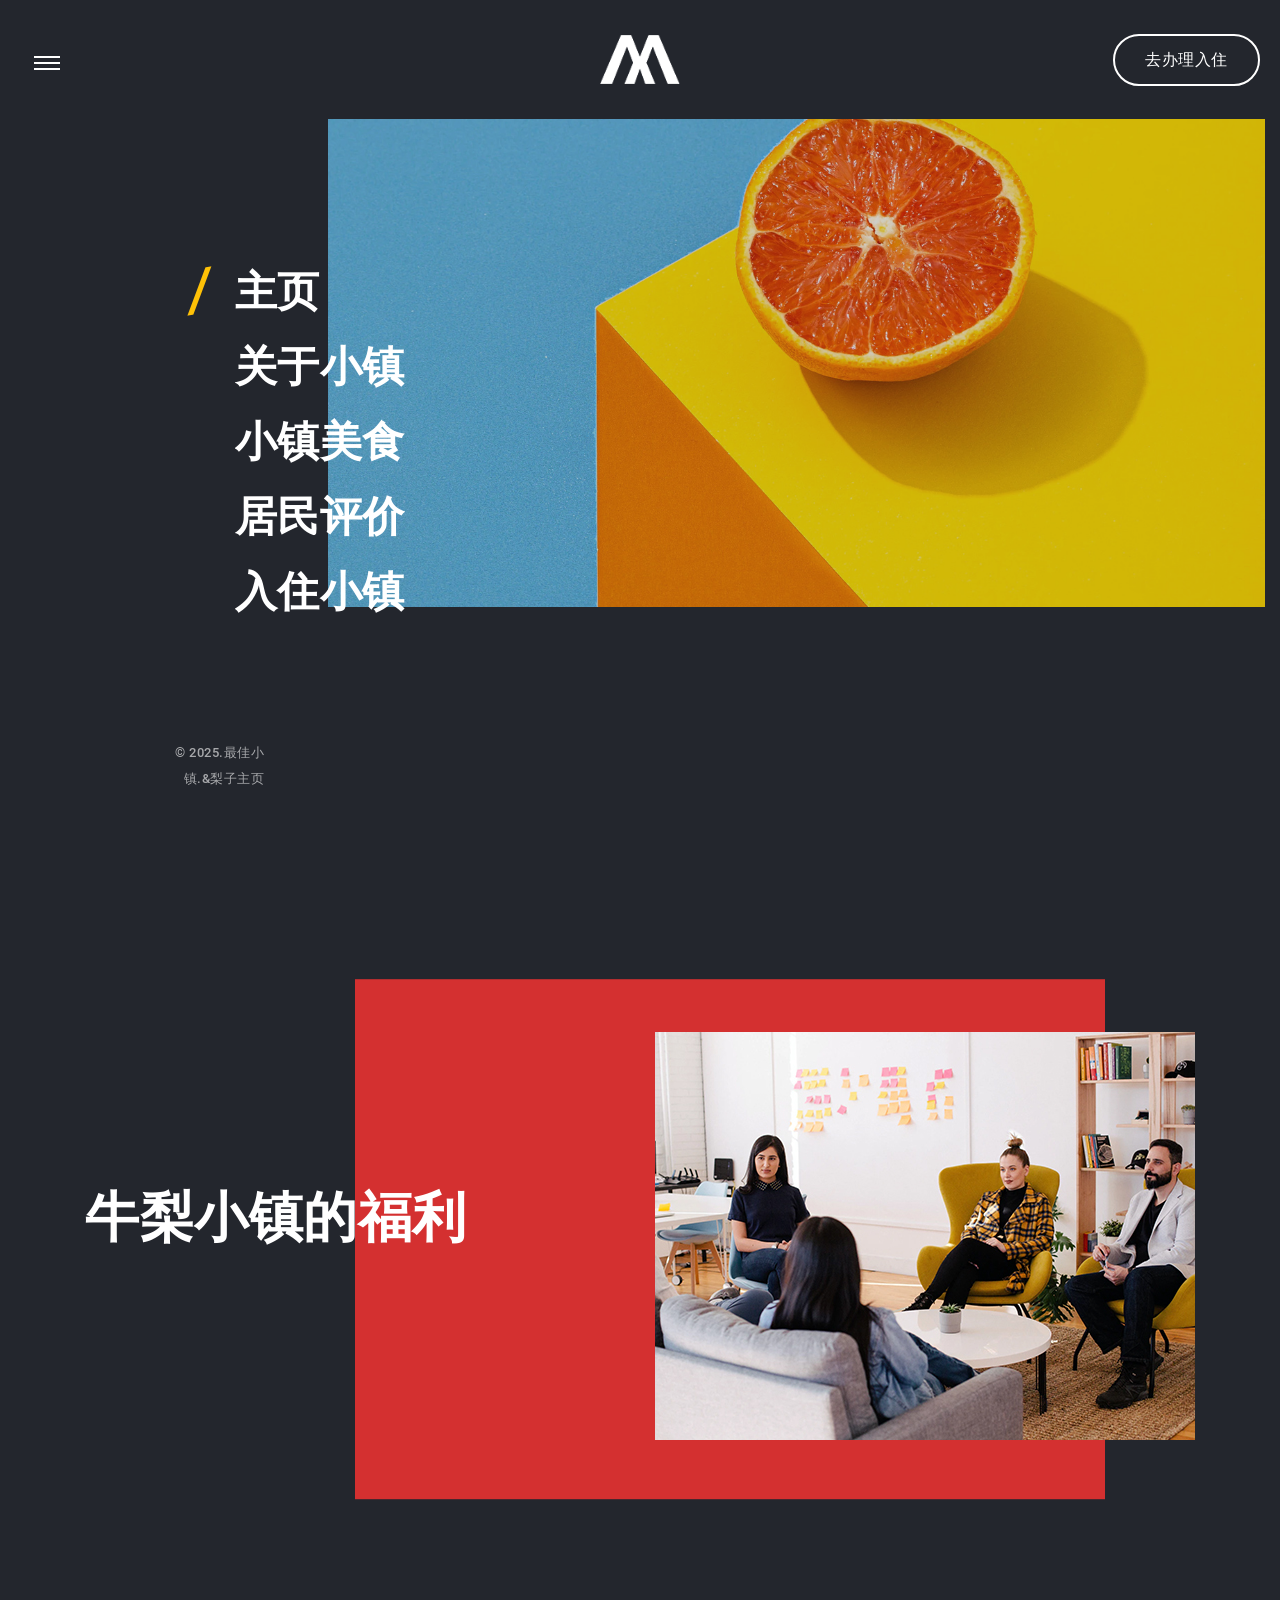
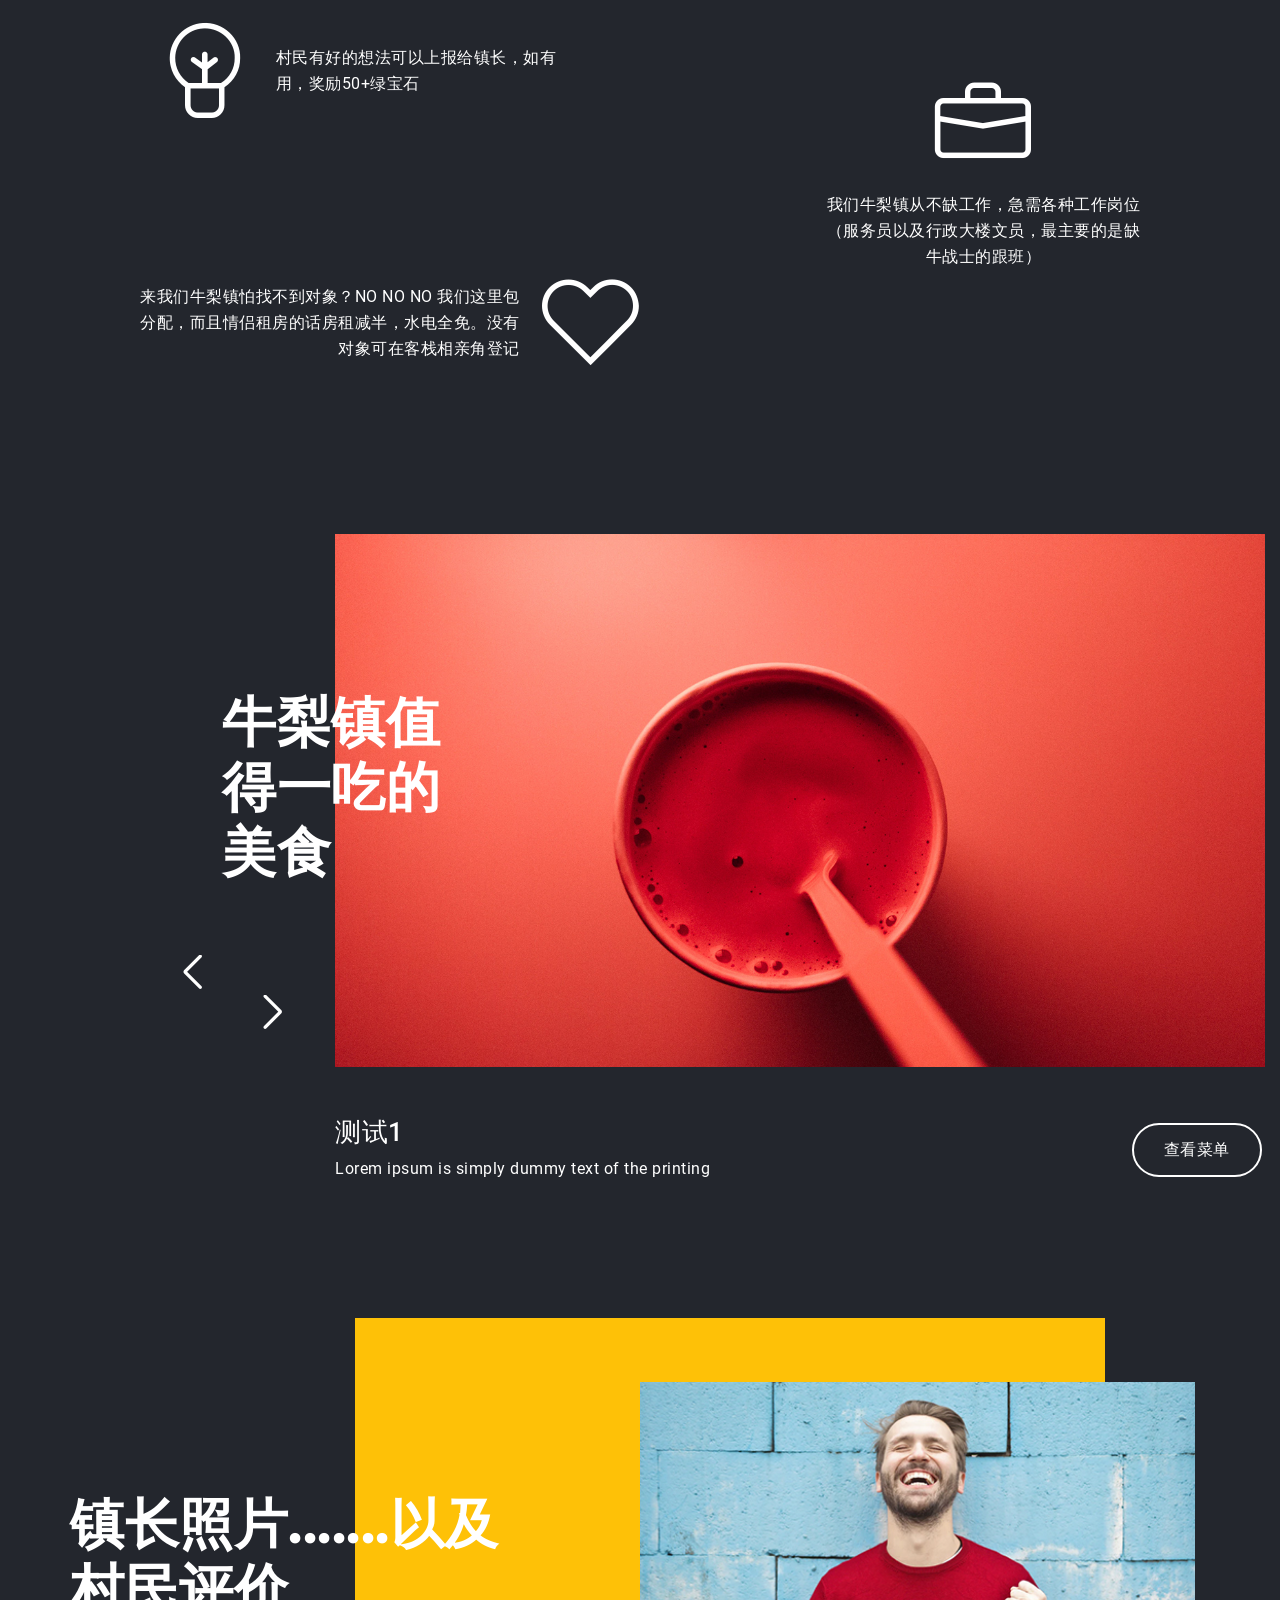
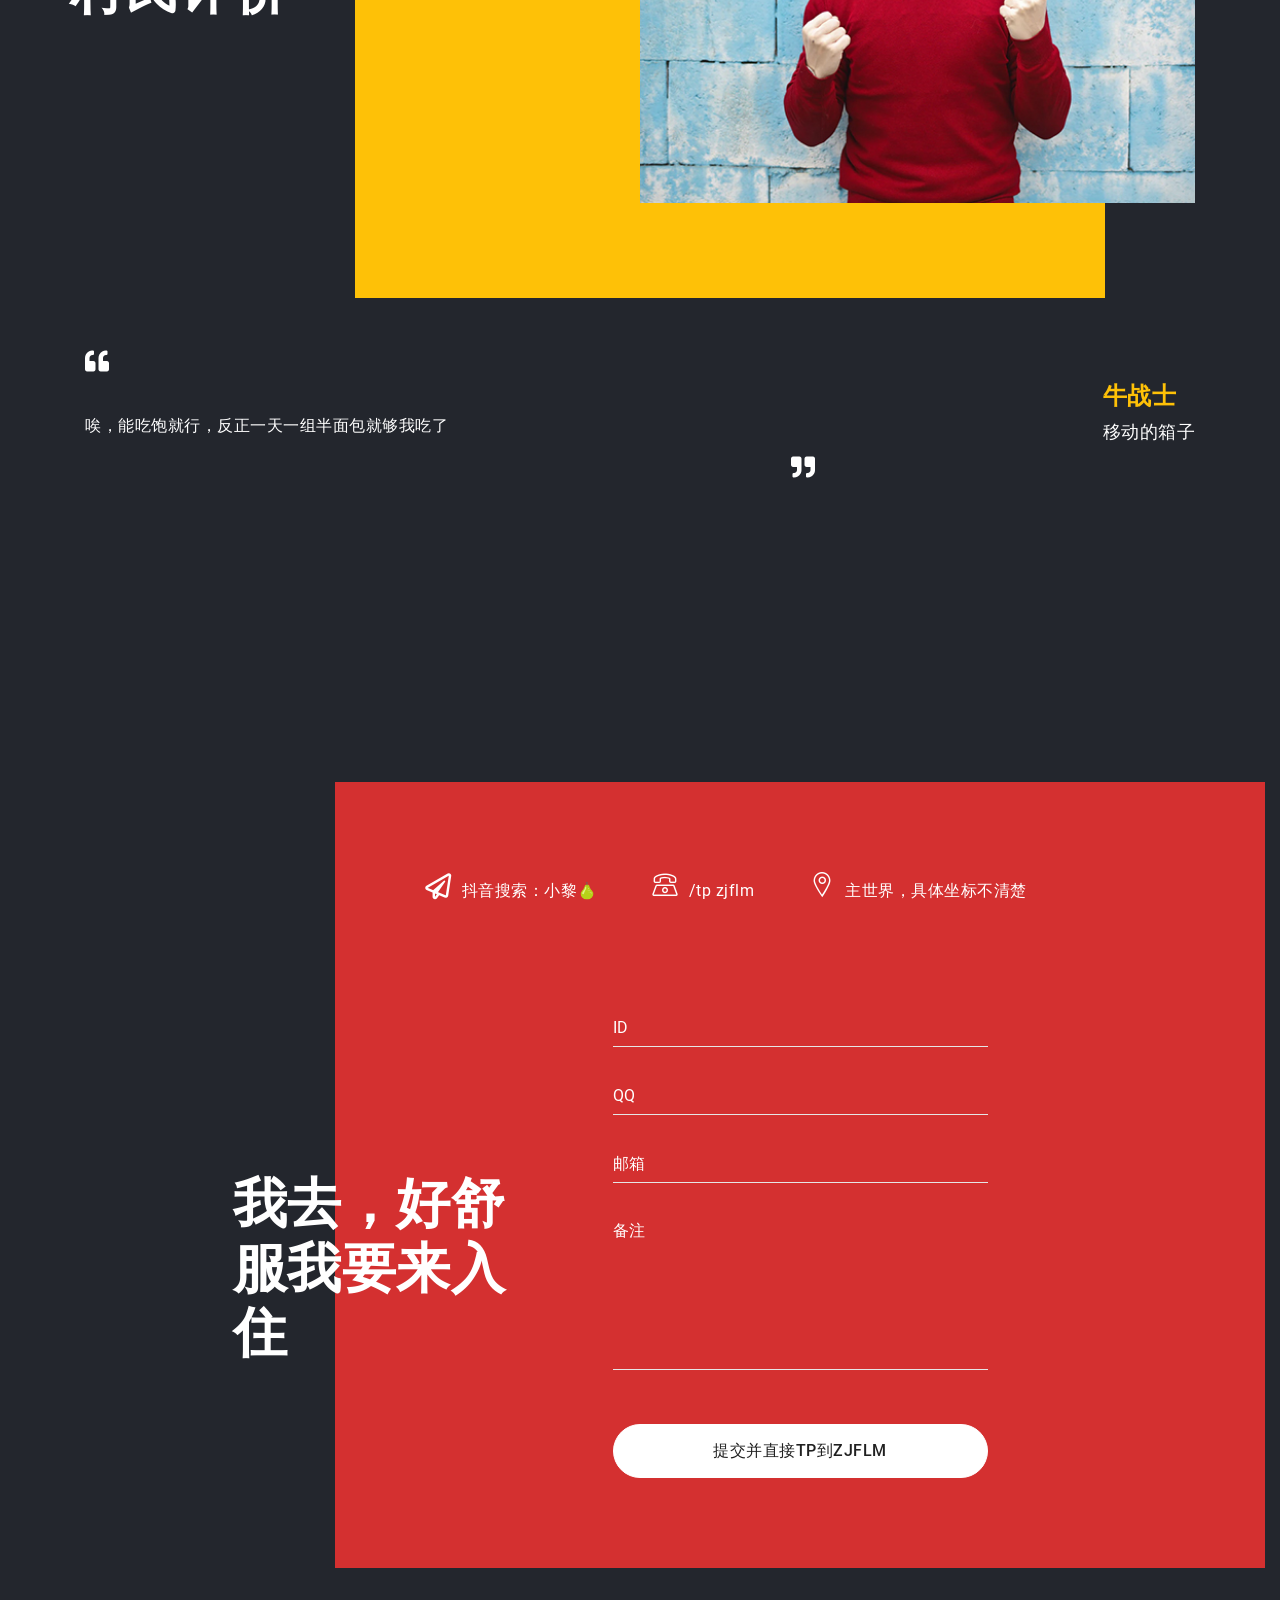
==== commit a3b175e3: "001" ====
--- a/index.html
+++ b/index.html
@@ -1,442 +1,463 @@
 <!DOCTYPE html>
 <html lang="en">
-	<head>
-		<title></title>
-		<meta charset="utf-8">
-		<link rel="stylesheet" href="css/reset.css" type="text/css" media="all">
-		<link rel="stylesheet" href="css/layout.css" type="text/css" media="all">
-		<link rel="stylesheet" href="css/prettyPhoto.css" type="text/css" media="all">
-		<link rel="stylesheet" href="css/style.css" type="text/css" media="all">
-		<script type="text/javascript" src="js/jquery-1.6.js" ></script>
-		<script type="text/javascript" src="js/cufon-yui.js"></script>
-		<script type="text/javascript" src="js/cufon-replace.js"></script>
-  		<script type="text/javascript" src="js/Ubuntu_400.font.js"></script>
-  		<script type="text/javascript" src="js/Ubuntu_700.font.js"></script>
-		<script type="text/javascript" src="js/bgSlider.js" ></script>
-		<script type="text/javascript" src="js/script.js" ></script>
-		<script type="text/javascript" src="js/pages.js"></script>
-		<script type="text/javascript" src="js/jquery.easing.1.3.js"></script>
-		<script type="text/javascript" src="js/bg.js" ></script>
-		<script type="text/javascript" src="js/tabs.js"></script>
-		<script type="text/javascript" src="js/jquery.prettyPhoto.js"></script>
-		<!--[if lt IE 9]>
-			<script type="text/javascript" src="js/html5.js"></script>
-		<![endif]-->
-		<!--[if lt IE 7]>
-			<div style='clear:both;text-align:center;position:relative'>
-				<a href="http://sc.chinaz.com/"><img src="http://storage.ie6countdown.com/assets/100/images/banners/warning_bar_0000_us.jpg" border="0"  alt="" /></a>
-			</div>
-		<![endif]-->
-	</head>
-	<body id="page1">
-		<div class="spinner"></div>
-		<div id="bgSlider"></div>
-		<div class="extra">
-			<div class="main">
-				<div class="box">
-<!-- header -->
-					<header>
-						<h1><a href="index.html" id="logo">ţ��С�� ţսʿ������ Photographer’s Portfolio</a></h1>
-						<nav>
-							<ul id="menu">
-								<li><a href="#!/page_Home"><span></span><strong>Home Page</strong></a></li>
-								<li><a href="#!/page_About"><span></span><strong>About</strong></a></li>
-								<li><a href="#!/page_Portfolio"><span></span><strong>Portfolio</strong></a></li>
-								<li><a href="#!/page_Services"><span></span><strong>My Services</strong></a></li>
-								<li><a href="#!/page_Contact"><span></span><strong>Contact</strong></a></li>
-							</ul>
-						</nav>
-					</header>
-<!--content -->
-					<article id="content">
-						<div class="ic">More Website Templates @ TemplateMonster.com -September 19th, 2011!</div>
-						<ul>
-							<li id="page_Home">
-								<div class="box1">
-									<div class="inner">
-										<a href="#" class="close" data-type="close"><span></span></a>
-										<div class="wrapper pad_bot1">
-											<div class="col1">
-												<h2>Shortly About Me</h2>
-												<figure><img src="images/page1_img1.jpg" alt="" class="pad_bot1"></figure>
-												<p class="pad_bot1">Photographer’s Portfolio is one of <a href="http://sc.chinaz.com/" target="_blank">free web templates</a> created by TemplateMonster.com team, optimized for 1280X1024 screen res.</p>
-												<a href="#!/page_More" class="button1"><span></span><strong>Read More</strong></a>
-											</div>
-											<div class="col1 pad_left1">
-												<h2>What’s New</h2>
-												<div class="wrapper">
-													<span class="date"><strong>25</strong><span>sept</span></span>
-													<div class="col2">
-														<p class="pad_bot2 color1"><strong>Vero eos accusamus</strong></p>
-														<p>This <a href="http://sc.chinaz.com/">Photographer’s Portfolio Template</a> goes with 2 packages�?with PSD files (available for regi- stered members) &amp; without them.</p>
-													</div>
-												</div>
-												<div class="wrapper">
-													<span class="date"><strong>22</strong><span>sept</span></span>
-													<div class="col2">
-														<p class="pad_bot2 color1"><strong>Excepturi sint occaecati</strong></p>
-														<p class="pad_bot1">This template has several pages: <a href="#!/page_Home">Home Page</a>, <a href="#!/page_About">About</a>, <a href="#!/page_Portfolio">Portfolio</a>, <a href="#!/page_Services">My Services</a>, <a href="#!/page_Contact">Contact</a> (note that contact us form �?doesn’t work).</p>
-													</div>
-												</div>
-												<a href="#!/page_More" class="button1"><span></span><strong>Read More</strong></a>
-											</div>
-										</div>
-										<h2>My Services</h2>
-										<div class="wrapper">
-											<figure class="left marg_right1"><img src="images/page1_img2.jpg" alt=""></figure>
-											<p class="color1 pad_bot2"><strong>Dereos accusamus dignis simos</strong></p>
-											<p>Ducimus blanditiis praesentium voluatum molestias excepturi sint occaecati cupiditate non provident, similique sunt in culpa qui officia deserunt mollitia animimolestiae non recusandae. Itaque earum rerum hic tenetur a sapiente delectus, ut aut reiciendis voluptatibus maiores alias consequatur a, id est laborum et dolorum fuga.</p>
-										</div>
-										<p class="color1 pad_bot3">Nobis est eligendi optio cumque nihil impedit quo minus id quod maxime placeat facere possimus, omnis voluptas assumenda est, omnis dolor repellendus:</p>
-										<ul class="list1 pad_bot1">
-											<li><a href="#">Temporibus autem quibusdam et aut officiis debitis aut rerum</a></li>
-											<li><a href="#">Necessitatibus saepe eveniet ut et voluptates repudiandae sint et molestiae</a></li>
-											<li><a href="#">Gon recusandae. Itaque earum rerum hic tenetur a sapiente delectus</a></li>
-										</ul>
-										<a href="#!/page_More" class="button1"><span></span><strong>Read More</strong></a>
-									</div>
-								</div>
-							</li>
-							<li id="page_About">
-								<div class="box1">
-									<div class="inner">
-										<a href="#" class="close" data-type="close"><span></span></a>
-										<h2>My Bio</h2>
-										<div class="wrapper">
-											<figure class="left marg_right1"><img src="images/page2_img1.jpg" alt=""></figure>
-											<p class="color1 pad_bot2"><strong>Excepturi sint occaecati</strong></p>
-											<p>Cupiditate noprovident similique sunt in culpa qui officia deserunt mollitia animi, id est laborum et dolorum fuga. Et harum quidem rerum facilis est et expedita distinctio. Nam libero tempore, cum soluta nobis est eligendi optio cumque nihil impedit quo minus id quod maxime placeat facere possimus, omnis voluptas assumenda est, omnis dolor repellendus. Temporibus autem quibusdam et aut officiis debitis aut rerum necessitatibus saepe eveniet ut et voluptates repudiandae sint et molestiae non recusandae. Itaque earum rerum hic tenetur a sapiente delectus, ut aut reiciendis voluptatibus maiores.</p>
-										</div>
-										<p class="pad_bot1">At vero eos et accusamus et iusto odio dignissimos ducimus qui blanditiis praesentium voluptatum deleniti atque corrupti quos dolores et quas molestias excepturi sint occaecati cupiditate non provident, similique sunt in culpa qui officia deserunt mollitia animi, id est laborum et dolorum fuga. Et harum quidem rerum facilis est et expedita distinctio. Nam libero tempore, cum soluta nobis est eligendi optio cumque nihil impedit quo minus id quod maxime placeat facere possimus, omnis voluptas assumenda est, omnis dolor repellendus.</p>
-										<h2>My Interests</h2>
-										<ul class="list2 pad_bot1">
-											<li><a href="#">Temporibus autem quibusdam et aut officiis debitis aut rerum</a></li>
-											<li><a href="#">Necessitatibus saepe eveniet ut et voluptates repudiandae sint et molestiae</a></li>
-											<li><a href="#">Gon recusandae taque earum rerum hic tenetur a sapiente delectus</a></li>
-											<li><a href="#">Aut reiciendis voluptatibus maiores alias consequatur</a></li>
-											<li><a href="#">Aut perferendis doloribus asperiores eveniet et voluptates repudiandae</a></li>
-											<li><a href="#">Sed ut perspiciatis unde omnis iste natus error sit voluptatem</a></li>
-										</ul>
-										<a href="#!/page_More" class="button1"><span></span><strong>Read More</strong></a>
-									</div>
-								</div>
-							</li>
-							<li id="page_Portfolio">
-								<div class="box1">
-									<div class="inner">
-										<a href="#" class="close" data-type="close"><span></span></a>
-										<div class="wrapper tabs">
-											<div class="col1">
-												<h2>Categories</h2>
-												<ul class="nav">
-													<li class="selected"><a href="#Fashion"><span></span><strong>Fashion</strong></a></li>
-													<li><a href="#Objects"><span></span><strong>3D Objects</strong></a></li>
-													<li><a href="#Wedding"><span></span><strong>Wedding</strong></a></li>
-													<li><a href="#Reportage"><span></span><strong>Reportage</strong></a></li>
-													<li><a href="#Advertising"><span></span><strong>Advertising</strong></a></li>
-													<li><a href="#Portrait"><span></span><strong>Portrait</strong></a></li>
-												</ul>
-											</div>
-											<div class="col2 pad_left1">
-												<div class="tab-content" id="Fashion">
-													<h2>Fashion</h2>
-													<div class="wrapper">
-														<figure class="left marg_right1"><a href="images/big_img1.jpg" class="lightbox-image" data-type="prettyPhoto[group2]"><span></span><img src="images/page3_img1.jpg" alt=""></a></figure>
-														<figure class="left"><a href="images/big_img2.jpg" class="lightbox-image" data-type="prettyPhoto[group2]"><span></span><img src="images/page3_img2.jpg" alt=""></a></figure>
-													</div>
-													<div class="wrapper">
-														<figure class="left marg_right1"><a href="images/big_img3.jpg" class="lightbox-image" data-type="prettyPhoto[group2]"><span></span><img src="images/page3_img3.jpg" alt=""></a></figure>
-														<figure class="left"><a href="images/big_img4.jpg" class="lightbox-image" data-type="prettyPhoto[group2]"><span></span><img src="images/page3_img4.jpg" alt=""></a></figure>
-													</div>
-													<div class="wrapper">
-														<figure class="left marg_right1"><a href="images/big_img5.jpg" class="lightbox-image" data-type="prettyPhoto[group2]"><span></span><img src="images/page3_img5.jpg" alt=""></a></figure>
-														<figure class="left"><a href="images/big_img6.jpg" class="lightbox-image" data-type="prettyPhoto[group2]"><span></span><img src="images/page3_img6.jpg" alt=""></a></figure>
-													</div>
-													<div class="wrapper">
-														<figure class="left marg_right1"><a href="images/big_img7.jpg" class="lightbox-image" data-type="prettyPhoto[group2]"><span></span><img src="images/page3_img7.jpg" alt=""></a></figure>
-														<figure class="left"><a href="images/big_img8.jpg" class="lightbox-image" data-type="prettyPhoto[group2]"><span></span><img src="images/page3_img8.jpg" alt=""></a></figure>
-													</div>
-													<div class="wrapper">
-														<figure class="left marg_right1"><a href="images/big_img9.jpg" class="lightbox-image" data-type="prettyPhoto[group2]"><span></span><img src="images/page3_img9.jpg" alt=""></a></figure>
-														<figure class="left"><a href="images/big_img10.jpg" class="lightbox-image" data-type="prettyPhoto[group2]"><span></span><img src="images/page3_img10.jpg" alt=""></a></figure>
-													</div>
-												</div>
-												<div class="tab-content" id="Objects">
-													<h2>3D Objects</h2>
-													<div class="wrapper">
-														<figure class="left marg_right1"><a href="images/big_img3.jpg" class="lightbox-image" data-type="prettyPhoto[group1]"><span></span><img src="images/page3_img3.jpg" alt=""></a></figure>
-														<figure class="left"><a href="images/big_img4.jpg" class="lightbox-image" data-type="prettyPhoto[group1]"><span></span><img src="images/page3_img4.jpg" alt=""></a></figure>
-													</div>
-													<div class="wrapper">
-														<figure class="left marg_right1"><a href="images/big_img5.jpg" class="lightbox-image" data-type="prettyPhoto[group1]"><span></span><img src="images/page3_img5.jpg" alt=""></a></figure>
-														<figure class="left"><a href="images/big_img6.jpg" class="lightbox-image" data-type="prettyPhoto[group1]"><span></span><img src="images/page3_img6.jpg" alt=""></a></figure>
-													</div>
-													<div class="wrapper">
-														<figure class="left marg_right1"><a href="images/big_img7.jpg" class="lightbox-image" data-type="prettyPhoto[group1]"><span></span><img src="images/page3_img7.jpg" alt=""></a></figure>
-														<figure class="left"><a href="images/big_img8.jpg" class="lightbox-image" data-type="prettyPhoto[group1]"><span></span><img src="images/page3_img8.jpg" alt=""></a></figure>
-													</div>
-													<div class="wrapper">
-														<figure class="left marg_right1"><a href="images/big_img9.jpg" class="lightbox-image" data-type="prettyPhoto[group1]"><span></span><img src="images/page3_img9.jpg" alt=""></a></figure>
-														<figure class="left"><a href="images/big_img10.jpg" class="lightbox-image" data-type="prettyPhoto[group1]"><span></span><img src="images/page3_img10.jpg" alt=""></a></figure>
-													</div>
-													<div class="wrapper">
-														<figure class="left marg_right1"><a href="images/big_img1.jpg" class="lightbox-image" data-type="prettyPhoto[group1]"><span></span><img src="images/page3_img1.jpg" alt=""></a></figure>
-														<figure class="left"><a href="images/big_img2.jpg" class="lightbox-image" data-type="prettyPhoto[group1]"><span></span><img src="images/page3_img2.jpg" alt=""></a></figure>
-													</div>
-												</div>
-												<div class="tab-content" id="Wedding">
-													<h2>Wedding</h2>
-													<div class="wrapper">
-														<figure class="left marg_right1"><a href="images/big_img5.jpg" class="lightbox-image" data-type="prettyPhoto[group3]"><span></span><img src="images/page3_img5.jpg" alt=""></a></figure>
-														<figure class="left"><a href="images/big_img6.jpg" class="lightbox-image" data-type="prettyPhoto[group3]"><span></span><img src="images/page3_img6.jpg" alt=""></a></figure>
-													</div>
-													<div class="wrapper">
-														<figure class="left marg_right1"><a href="images/big_img7.jpg" class="lightbox-image" data-type="prettyPhoto[group3]"><span></span><img src="images/page3_img7.jpg" alt=""></a></figure>
-														<figure class="left"><a href="images/big_img8.jpg" class="lightbox-image" data-type="prettyPhoto[group3]"><span></span><img src="images/page3_img8.jpg" alt=""></a></figure>
-													</div>
-													<div class="wrapper">
-														<figure class="left marg_right1"><a href="images/big_img9.jpg" class="lightbox-image" data-type="prettyPhoto[group3]"><span></span><img src="images/page3_img9.jpg" alt=""></a></figure>
-														<figure class="left"><a href="images/big_img10.jpg" class="lightbox-image" data-type="prettyPhoto[group3]"><span></span><img src="images/page3_img10.jpg" alt=""></a></figure>
-													</div>
-													<div class="wrapper">
-														<figure class="left marg_right1"><a href="images/big_img1.jpg" class="lightbox-image" data-type="prettyPhoto[group3]"><span></span><img src="images/page3_img1.jpg" alt=""></a></figure>
-														<figure class="left"><a href="images/big_img2.jpg" class="lightbox-image" data-type="prettyPhoto[group3]"><span></span><img src="images/page3_img2.jpg" alt=""></a></figure>
-													</div>
-													<div class="wrapper">
-														<figure class="left marg_right1"><a href="images/big_img3.jpg" class="lightbox-image" data-type="prettyPhoto[group3]"><span></span><img src="images/page3_img3.jpg" alt=""></a></figure>
-														<figure class="left"><a href="images/big_img4.jpg" class="lightbox-image" data-type="prettyPhoto[group3]"><span></span><img src="images/page3_img4.jpg" alt=""></a></figure>
-													</div>
-												</div>
-												<div class="tab-content" id="Reportage">
-													<h2>Reportage</h2>
-													<div class="wrapper">
-														<figure class="left marg_right1"><a href="images/big_img7.jpg" class="lightbox-image" data-type="prettyPhoto[group4]"><span></span><img src="images/page3_img7.jpg" alt=""></a></figure>
-														<figure class="left"><a href="images/big_img8.jpg" class="lightbox-image" data-type="prettyPhoto[group4]"><span></span><img src="images/page3_img8.jpg" alt=""></a></figure>
-													</div>
-													<div class="wrapper">
-														<figure class="left marg_right1"><a href="images/big_img9.jpg" class="lightbox-image" data-type="prettyPhoto[group4]"><span></span><img src="images/page3_img9.jpg" alt=""></a></figure>
-														<figure class="left"><a href="images/big_img10.jpg" class="lightbox-image" data-type="prettyPhoto[group4]"><span></span><img src="images/page3_img10.jpg" alt=""></a></figure>
-													</div>
-													<div class="wrapper">
-														<figure class="left marg_right1"><a href="images/big_img1.jpg" class="lightbox-image" data-type="prettyPhoto[group4]"><span></span><img src="images/page3_img1.jpg" alt=""></a></figure>
-														<figure class="left"><a href="images/big_img2.jpg" class="lightbox-image" data-type="prettyPhoto[group4]"><span></span><img src="images/page3_img2.jpg" alt=""></a></figure>
-													</div>
-													<div class="wrapper">
-														<figure class="left marg_right1"><a href="images/big_img3.jpg" class="lightbox-image" data-type="prettyPhoto[group4]"><span></span><img src="images/page3_img3.jpg" alt=""></a></figure>
-														<figure class="left"><a href="images/big_img4.jpg" class="lightbox-image" data-type="prettyPhoto[group4]"><span></span><img src="images/page3_img4.jpg" alt=""></a></figure>
-													</div>
-													<div class="wrapper">
-														<figure class="left marg_right1"><a href="images/big_img5.jpg" class="lightbox-image" data-type="prettyPhoto[group4]"><span></span><img src="images/page3_img5.jpg" alt=""></a></figure>
-														<figure class="left"><a href="images/big_img6.jpg" class="lightbox-image" data-type="prettyPhoto[group4]"><span></span><img src="images/page3_img6.jpg" alt=""></a></figure>
-													</div>
-												</div>
-												<div class="tab-content" id="Advertising">
-													<h2>Advertising</h2>
-													<div class="wrapper">
-														<figure class="left marg_right1"><a href="images/big_img9.jpg" class="lightbox-image" data-type="prettyPhoto[group5]"><span></span><img src="images/page3_img9.jpg" alt=""></a></figure>
-														<figure class="left"><a href="images/big_img10.jpg" class="lightbox-image" data-type="prettyPhoto[group5]"><span></span><img src="images/page3_img10.jpg" alt=""></a></figure>
-													</div>
-													<div class="wrapper">
-														<figure class="left marg_right1"><a href="images/big_img1.jpg" class="lightbox-image" data-type="prettyPhoto[group5]"><span></span><img src="images/page3_img1.jpg" alt=""></a></figure>
-														<figure class="left"><a href="images/big_img2.jpg" class="lightbox-image" data-type="prettyPhoto[group5]"><span></span><img src="images/page3_img2.jpg" alt=""></a></figure>
-													</div>
-													<div class="wrapper">
-														<figure class="left marg_right1"><a href="images/big_img3.jpg" class="lightbox-image" data-type="prettyPhoto[group5]"><span></span><img src="images/page3_img3.jpg" alt=""></a></figure>
-														<figure class="left"><a href="images/big_img4.jpg" class="lightbox-image" data-type="prettyPhoto[group5]"><span></span><img src="images/page3_img4.jpg" alt=""></a></figure>
-													</div>
-													<div class="wrapper">
-														<figure class="left marg_right1"><a href="images/big_img5.jpg" class="lightbox-image" data-type="prettyPhoto[group5]"><span></span><img src="images/page3_img5.jpg" alt=""></a></figure>
-														<figure class="left"><a href="images/big_img6.jpg" class="lightbox-image" data-type="prettyPhoto[group5]"><span></span><img src="images/page3_img6.jpg" alt=""></a></figure>
-													</div>
-													<div class="wrapper">
-														<figure class="left marg_right1"><a href="images/big_img7.jpg" class="lightbox-image" data-type="prettyPhoto[group5]"><span></span><img src="images/page3_img7.jpg" alt=""></a></figure>
-														<figure class="left"><a href="images/big_img8.jpg" class="lightbox-image" data-type="prettyPhoto[group5]"><span></span><img src="images/page3_img8.jpg" alt=""></a></figure>
-													</div>
-												</div>
-												<div class="tab-content" id="Portrait">
-													<h2>Portrait</h2>
-													<div class="wrapper">
-														<figure class="left marg_right1"><a href="images/big_img1.jpg" class="lightbox-image" data-type="prettyPhoto[group6]"><span></span><img src="images/page3_img1.jpg" alt=""></a></figure>
-														<figure class="left"><a href="images/big_img2.jpg" class="lightbox-image" data-type="prettyPhoto[group6]"><span></span><img src="images/page3_img2.jpg" alt=""></a></figure>
-													</div>
-													<div class="wrapper">
-														<figure class="left marg_right1"><a href="images/big_img3.jpg" class="lightbox-image" data-type="prettyPhoto[group6]"><span></span><img src="images/page3_img3.jpg" alt=""></a></figure>
-														<figure class="left"><a href="images/big_img4.jpg" class="lightbox-image" data-type="prettyPhoto[group6]"><span></span><img src="images/page3_img4.jpg" alt=""></a></figure>
-													</div>
-													<div class="wrapper">
-														<figure class="left marg_right1"><a href="images/big_img5.jpg" class="lightbox-image" data-type="prettyPhoto[group6]"><span></span><img src="images/page3_img5.jpg" alt=""></a></figure>
-														<figure class="left"><a href="images/big_img6.jpg" class="lightbox-image" data-type="prettyPhoto[group6]"><span></span><img src="images/page3_img6.jpg" alt=""></a></figure>
-													</div>
-													<div class="wrapper">
-														<figure class="left marg_right1"><a href="images/big_img7.jpg" class="lightbox-image" data-type="prettyPhoto[group6]"><span></span><img src="images/page3_img7.jpg" alt=""></a></figure>
-														<figure class="left"><a href="images/big_img8.jpg" class="lightbox-image" data-type="prettyPhoto[group6]"><span></span><img src="images/page3_img8.jpg" alt=""></a></figure>
-													</div>
-													<div class="wrapper">
-														<figure class="left marg_right1"><a href="images/big_img9.jpg" class="lightbox-image" data-type="prettyPhoto[group6]"><span></span><img src="images/page3_img9.jpg" alt=""></a></figure>
-														<figure class="left"><a href="images/big_img10.jpg" class="lightbox-image" data-type="prettyPhoto[group6]"><span></span><img src="images/page3_img10.jpg" alt=""></a></figure>
-													</div>
-												</div>
-											</div>
-										</div>
-									</div>
-								</div>
-							</li>
-							<li id="page_Services">
-								<div class="box1">
-									<div class="inner">
-										<a href="#" class="close" data-type="close"><span></span></a>
-										<div class="wrapper pad_bot3">
-											<h2>Services</h2>
-											<div class="col1">
-												<ul class="list2">
-													<li><a href="#">Temporibus autem quibusdam etaut</a></li>
-													<li><a href="#">Necessitatibus saepe eveniet</a></li>
-													<li><a href="#">Uteautem volupttes repudiandae molestiae</a></li>
-													<li><a href="#">Gon recusandae taque earum rerum</a></li>
-													<li><a href="#">Auteiciendis voluptatibus maiores</a></li>
-												</ul>
-											</div>
-											<div class="col1 pad_left1">
-												<ul class="list2">
-													<li><a href="#">Eveniet et voluptates repudiandae</a></li>
-													<li><a href="#">Sed ut perspiciatis unde omnis iste natus </a></li>
-													<li><a href="#">Accusantium doloremque laudantium </a></li>
-													<li><a href="#">Eaque ipsa quae ab illo inventore veritatis </a></li>
-													<li><a href="#">Beatae vitae dictsunt explicabo</a></li>
-												</ul>
-											</div>
-										</div>
-										<h2>About My Works</h2>
-										<div class="wrapper pad_bot3">
-											<figure class="left marg_right1"><img src="images/page4_img1.jpg" alt=""></figure>
-											<p class="color1 pad_bot2"><strong>Abour Recent Exhibition</strong></p>
-											<p>Cupiditate noprovident similique sunt in culpa qui officia deserunt mollitia animi, id est laborum et dolorum fuga. Et harum quidem rerum facilis est et expedita distinctio. Nam libero tempore, cum soluta nobis est eligendi optio cumque nihil impedit quo minus id quod maxime placeat facere possimus, omnis voluptas.</p>
-										</div>
-										<div class="wrapper pad_bot3">
-											<figure class="left marg_right1"><img src="images/page4_img2.jpg" alt=""></figure>
-											<p class="color1 pad_bot2"><strong>New Tecnologies</strong></p>
-											<p>At vero eos et accusamus et iusto odio dignissimos ducimus qui blanditiis praesentium voluptatum deleniti atque corrupti quos dolores et quas molestias excepturi sint occaecati cupiditate non provident, similique sunt in culpa qui officia deserunt mollitia animi, id est laborum et dolorum fuga.</p>
-										</div>
-										<div class="wrapper">
-											<figure class="left marg_right1"><img src="images/page4_img3.jpg" alt=""></figure>
-											<p class="color1 pad_bot2"><strong>Creative Ideas</strong></p>
-											<p>Temporibus autem quibusdam et aut officiis debitis aut rerum necessitatibus saepe eveniet ut et aut officiis debitis aut rerum necessitatibus saepe eveniet ut et voluptates repudiandae sint et ident, similique sunt in culpa qui officia deserunt mollitia animi, id est laborum et dolorum fuga. Et voluptates repudiandae sint et molestiae.</p>
-										</div>
-									</div>
-								</div>
-							</li>
-							<li id="page_Contact">
-								<div class="box1">
-									<div class="inner">
-										<a href="#" class="close" data-type="close"><span></span></a>
-										<div class="wrapper">
-											<div class="col1">
-												<h2>Contact Info</h2>
-												<p>Thom Sander</p>
-												8901 Marmora Road, Glasgow, D04 89GR<br>
-												<p class="cols">Telephone:<br>
-														Fax:<br>
-														Email:</p>
-												<p>+1 959 603 6035<br>
-														+1 504 889 9898<br>
-														<a href="mailto:" class="link1">mail@thomsander.com</a></p>
-												9863 Mill Road, Cambridge, MG09 99HT<br>
-												<p class="cols">Telephone:<br>
-														Fax:<br>
-														Email:</p>
-												<p>+1 959 603 6035<br>
-														+1 504 889 9898<br>
-														<a href="mailto:" class="link1">mail@thomsander.com</a></p>
-											</div>
-											<div class="col1 pad_left1">
-												<h2>Our Location</h2>
-												<figure><iframe width="280" height="210" frameborder="0" scrolling="no" marginheight="0" marginwidth="0" src="http://maps.google.com/maps?f=q&amp;source=s_q&amp;hl=en&amp;geocode=&amp;q=Brooklyn,+New+York,+NY,+United+States&amp;aq=0&amp;sll=37.0625,-95.677068&amp;sspn=61.282355,146.513672&amp;ie=UTF8&amp;hq=&amp;hnear=Brooklyn,+Kings,+New+York&amp;ll=40.649974,-73.950005&amp;spn=0.01628,0.025663&amp;z=14&amp;iwloc=A&amp;output=embed"></iframe></figure>
-											</div>
-										</div>
-										<h2>Contact Form</h2>
-										<form id="ContactForm">
-											<div>
-												<div  class="wrapper">
-													<span>Full Name:</span>
-													<input type="text" class="input" >
-												</div>
-												<div  class="wrapper">
-													<span>E-mail:</span>
-													<input type="text" class="input" >
-												</div>
-												<div  class="textarea_box">
-													<span>Message:</span>
-													<textarea name="textarea" cols="1" rows="1"></textarea>
-												</div>
-												<div class="wrapper">
-													<span>&nbsp;</span>
-													<a href="#" class="button1" onClick="document.getElementById('ContactForm').reset()"><span></span><strong>Clear</strong></a>
-													<a href="#" class="button1" onClick="document.getElementById('ContactForm').submit()"><span></span><strong>Send</strong></a>
-												</div>
-											</div>
-										</form>
-									</div>
-								</div>
-							</li>
-							<li id="page_More">
-								<div class="box1">
-									<div class="inner">
-										<a href="#" class="close" data-type="close"><span></span></a>
-
-										<h2>Read more</h2>
-										<div class="wrapper pad_bot3">
-											<figure class="left marg_right1"><img src="images/page4_img1.jpg" alt=""></figure>
-											<p class="color1 pad_bot2"><strong>Et harum quidem rerum</strong></p>
-											<p>Cupiditate noprovident similique sunt in culpa qui officia deserunt mollitia animi, id est laborum et dolorum fuga. Et harum quidem rerum facilis est et expedita distinctio. Nam libero tempore, cum soluta nobis est eligendi optio cumque nihil impedit quo minus id quod maxime placeat facere possimus, omnis voluptas.</p>
-										</div>
-										<p>At vero eos et accusamus et iusto odio dignissimos ducimus qui blanditiis praesentium voluptatum deleniti atque corrupti quos dolores et quas molestias excepturi sint occaecati cupiditate non provident, similique sunt in culpa qui officia deserunt mollitia animi, id est laborum et dolorum fuga.</p>
-										<p>Occaecati cupiditate non provident, similique sunt in culpa qui officia deserunt mollitia animi, id est laborum et dolorum fuga.</p>
-										<div class="wrapper pad_bot3">
-											<figure class="left marg_right1"><img src="images/page4_img2.jpg" alt=""></figure>
-											<p class="color1 pad_bot2"><strong>Blanditiis praesentium voluptatum</strong></p>
-											<p>At vero eos et accusamus et iusto odio dignissimos ducimus qui blanditiis praesentium voluptatum deleniti iusto odio dignissimos ducimus qui atque corrupti quos dolores et quas molestias excepturi sint occaecati cupiditate non provident, similique sunt in culpa qui officia deserunt mollitia animi, id est laborum et dolorum fuga.</p>
-										</div>
-										<p>At vero eos et accusamus et iusto odio dignissimos ducimus qui blanditiis praesentium voluptatum deleniti atque corrupti quos dolores et quas molestias excepturi sint occaecati cupiditate non provident, similique sunt in culpa qui officia deserunt mollitia animi, id est laborum et dolorum fuga.</p>
-										<p>Qui blanditiis praesentium voluptatum deleniti atque corrupti quos dolores et quas molestias excepturi sint occaecati cupiditate non provident, similique sunt in culpa qui officia deserunt mollitia animi, id est laborum et dolorum fuga.</p>
-										<p>Occaecati cupiditate non provident, similique sunt in culpa qui officia deserunt mollitia animi, id est laborum et dolorum fuga.</p>
-									</div>
-								</div>
-							</li>
-						</ul>
-					</article>
-<!-- / content -->
-				</div>
-			</div>
-			<div class="block"></div>
-		</div>
-		<div class="bg1">
-			<div class="main">
-<!-- footer -->
-				<footer>
-					<div class="bg_spinner"></div>
-					<ul class="pagination">
-						<li class="current"><a href="images/bg_img1.jpg">1</a></li>
-						<li><a href="images/bg_img2.jpg">2</a></li>
-						<li><a href="images/bg_img3.jpg">3</a></li>
-					</ul>
-					<div class="col_1">
-						<a href="index.html" id="footer_logo">Thom Sander</a> Copyright 2011
-					</div>
-					<div class="col_2">
-						Designed by <a rel="nofollow" href="http://sc.chinaz.com/" target="_blank">TemplateMonster.com</a> | <a rel="nofollow" href="http://sc.chinaz.com/" target="_blank">html5xcss3.com</a>
-						<!-- {%FOOTER_LINK} -->
-					</div>
-				</footer>
-<!-- / footer-->
-			</div>
-		</div>
-		<script type="text/javascript"> Cufon.now(); </script>
-		<script>
-		$(window).load(function() {
-			$('.spinner').fadeOut();
-			$('body').css({overflow:'inherit'})
-		})
-		</script>
-<div style="display:none"><script src='http://v7.cnzz.com/stat.php?id=155540&web_id=155540' language='JavaScript' charset='gb2312'></script></div>
-	</body>
+<head>
+    <!-- Meta Tags -->
+    <meta charset="utf-8">
+    <meta content="width=device-width, initial-scale=1, shrink-to-fit=no" name="viewport">
+    <!-- Author -->
+    <meta name="author" content="Themes Industry">
+    <!-- Description -->
+    <meta name="description" content="MegaOne is a highly creative, modern, visually stunning and Bootstrap responsive multipurpose studio and portfolio HTML5 template with ready home page demos.">
+    <!-- Page Title -->
+    <title>Dark Agency | MegaOne HTML5 Template</title>
+    <!-- Favicon -->
+    <link href="static/image/favicon.ico" rel="icon">
+    <!-- Bundle -->
+    <link rel="stylesheet" href="static/css/bundle.min.css">
+    <!-- Plugin Css -->
+    <link href="static/css/wow.css" rel="stylesheet">
+    <link href="static/css/LineIcons.min.css" rel="stylesheet">
+    <link href="static/css/jquery.fancybox.min.css" rel="stylesheet">
+    <link href="static/css/owl.carousel.min.css" rel="stylesheet">
+    <link href="static/css/cubeportfolio.min.css" rel="stylesheet">
+    <link href="static/css/line-awesome.min.css" rel="stylesheet">
+    <!-- Style Sheet -->
+    <link href="static/css/style.css" rel="stylesheet">
+    <link href="static/css/custom.css" rel="stylesheet">
+</head>
+
+<body data-spy="scroll" data-target=".side-nav-menu" data-offset="400">
+
+<!-- Start Preloader -->
+<div class="preloader">
+    <div class="dot-container">
+        <div class="dot dot-1"></div>
+        <div class="dot dot-2"></div>
+        <div class="dot dot-3"></div>
+    </div>
+
+    <svg xmlns="http://www.w3.org/2000/svg" version="1.1">
+        <defs>
+            <filter id="goo">
+                <fegaussianblur in="SourceGraphic" stddeviation="10" result="blur"></fegaussianblur>
+                <fecolormatrix in="blur" mode="matrix" values="1 0 0 0 0  0 1 0 0 0  0 0 1 0 0  0 0 0 21 -7"></fecolormatrix>
+            </filter>
+        </defs>
+    </svg>
+</div>
+<!-- End Preloader -->
+
+<!-- Start Header -->
+<header id="home">
+    <div class="inner-header">
+        <div class="">
+            <div class="row no-gutters">
+                <div class="col-4 col-lg-4 d-flex align-items-center">
+                    <a href="javascript:void(0)" class="sidemenu_btn link" id="sidemenu_toggle">
+                        <span></span>
+                        <span></span>
+                        <span></span>
+                    </a>
+                </div>
+                <div class="col-4 col-lg-4 d-flex justify-content-center">
+                    <a class="navbar-brand" href="">
+                        <img src="static/picture/logo.png" alt="logo">
+                    </a>
+                </div>
+                <div class="col-4 col-lg-4 d-flex justify-content-end align-items-center">
+                    <a href="#contact-sec" class="scroll btn btn-main rounded-pill">去办理入住</a>
+                </div>
+            </div>
+        </div>
+    </div>
+    <!--Side Nav-->
+    <div class="side-menu hidden side-menu-opacity">
+        <div class="bg-overlay"></div>
+        <div class="inner-wrapper">
+            <span class="btn-close" id="btn_sideNavClose"><i></i><i></i></span>
+            <div class="container">
+                <div class="row w-100 side-menu-inner-content">
+                    <div class="col-12 col-lg-8 offset-lg-2 nav-icon">
+                        <nav class="navbar navbar-nav">
+                            <div class="side-nav-menu">
+                                <a class="nav-link scroll home active anim-text-white" href="#home">主页</a>
+                                <a class="nav-link scroll anim-text-white" href="#services-sec">关于小镇</a>
+                                <a class="nav-link scroll anim-text-white" href="#portfolio-sec">小镇美食</a>
+                                <a class="nav-link scroll anim-text-white" href="#testimonial-sec">居民评价</a>
+                                <a class="nav-link scroll anim-text-white" href="#contact-sec">入住小镇
+                                    <span></span><span></span><span></span></a>
+                                <span class="menu-line link"><i aria-hidden="true">/</i></span>
+                            </div>
+                        </nav>
+                    </div>
+                    <div class="side-menu-footer">
+                        <div class="social-icons">
+                            <span><a href="#" class="fb"><i class="fab fa-facebook-f"></i></a></span>
+                            <span><a href="#" class="twit"><i class="fab fa-facebook-f"></i></a></span>
+                            <span><a href="#" class="in"><i class="fab fa-linkedin-in"></i></a></span>
+                            <span><a href="#" class="insta"><i class="fab fa-instagram"></i></a></span>
+                        </div>
+                        <p class="copywrite text-right">&#169; 2025 牛梨小镇</p>
+                    </div>
+                </div>
+            </div>
+        </div>
+    </div>
+    <a id="close_side_menu" href="javascript:void(0);"></a>
+</header>
+<!-- End Header -->
+
+<!-- Start Slider -->
+<section class="main">
+    <div class="container-fluid">
+        <div class="row no-gutters">
+            <div class="col-12 col-lg-3 align-items-center justify-content-end nav-icon d-none d-lg-flex">
+                <nav class="navbar navbar-nav">
+                    <div class="side-nav-menu ml-auto wow slideInLeft" data-wow-delay=".5s">
+                        <a class="nav-link scroll home active anim-text-white" href="#home">主页</a>
+                        <a class="nav-link scroll anim-text-white" href="#services-sec">关于小镇</a>
+                        <a class="nav-link scroll anim-text-white" href="#portfolio-sec">小镇美食</a>
+                        <a class="nav-link scroll anim-text-white" href="#testimonial-sec">居民评价</a>
+                        <a class="nav-link scroll anim-text-white" href="#contact-sec">入住小镇
+                            <span></span><span></span><span></span></a>
+                        <span class="menu-line link"><i aria-hidden="true">/</i></span>
+                    </div>
+                </nav>
+                <div class="sidenav-bottom">
+                    <div class="social-icons">
+                        <span><a href="#" class="fb"><i class="牛"></i></a></span>
+                        <span><a href="#" class="twit"><i class="战"></i></a></span>
+                        <span><a href="#" class="in"><i class="士"></i></a></span>
+                        <span><a href="#" class="insta"><i class="帅"></i></a></span>
+                    </div>
+                    <p class="copywrite text-right"> &copy; 2025.最佳小镇.<a target="_blank" href="https://www.douyin.com/user/MS4wLjABAAAAMY9dnw1AsMo4be5A1o9K31DNHspJiOUohvPLJLtWdarx3Pd-J4KSjJAzZm4KxodW?from_tab_name=main&is_search=0&list_name=follow&nt=0">&梨子主页</a></p>
+                </div>
+            </div>
+            <div class="col-12 col-lg-9 img-area">
+                <div class="slider-carousel owl-carousel owl-theme wow slideInRight" data-wow-delay=".5s">
+                    <!-- Slide-1 -->
+                    <div class="slider-img position-relative item">
+                        <div class="bg-overlay bg-black opacity-2"></div>
+                        <img src="static/picture/banner.jpg" alt="slider-img">
+                    </div>
+                    <!-- Slide-2 -->
+                    <div class="slider-img position-relative item">
+                        <div class="bg-overlay bg-black opacity-2"></div>
+                        <img src="static/picture/banner-2.jpg" alt="slider-img">
+                    </div>
+                    <!-- Slide-3 -->
+                    <div class="slider-img position-relative item">
+                        <div class="bg-overlay bg-black opacity-2"></div>
+                        <img src="static/picture/banner-3.jpg" alt="slider-img">
+                    </div>
+                </div>
+            </div>
+        </div>
+    </div>
+</section>
+<!-- End Slider -->
+
+<!-- Start Services -->
+<section class="services-sec padding-top padding-bottom-half" id="services-sec">
+    <div class="container">
+        <div class="row align-items-center">
+            <div class="col-12 col-lg-6">
+                <div class="heading-area">
+                    <h4 class="heading wow slideInLeft">牛梨小镇的福利</h4>
+                </div>
+            </div>
+            <div class="col-12 col-lg-6">
+                <div class="image-holder wow slideInRight">
+                    <img src="static/picture/service-img.jpg" alt="service-img">
+                </div>
+            </div>
+            <div class="col-12 padding-top-half">
+                <ul class="services-boxes">
+                    <li class="service-card left wow slideInLeft">
+                        <div class="icon-holder"><i class="lni lni-bulb"></i></div>
+                        <p class="text">村民有好的想法可以上报给镇长，如有用，奖励50+绿宝石</p>
+                    </li>
+                    <li class="service-card right d-block text-center wow slideInRight">
+                        <div class="icon-holder"><i class="lni lni-briefcase"></i></div>
+                        <p class="text">我们牛梨镇从不缺工作，急需各种工作岗位（服务员以及行政大楼文员，最主要的是缺牛战士的跟班）</p>
+                    </li>
+                    <li class="service-card left icon-right text-center text-lg-right wow slideInLeft">
+                        <p class="text order-2 order-lg-1">来我们牛梨镇怕找不到对象？NO NO NO 我们这里包分配，而且情侣租房的话房租减半，水电全免。没有对象可在客栈相亲角登记</p>
+                        <div class="icon-holder order-1 order-lg-2"><i class="lni lni-heart"></i></div>
+                    </li>
+                </ul>
+            </div>
+        </div>
+    </div>
+</section>
+<!-- End Services -->
+
+<!-- Start Portfolio -->
+<section class="portfolio-sec padding-top-half padding-bottom-half" id="portfolio-sec">
+    <div class="container-fluid">
+        <div class="row">
+            <div class="col-12 col-lg-3">
+                <div class="heading-area long-area">
+                    <h4 class="heading wow slideInLeft">牛梨镇值得一吃的美食</h4>
+                </div>
+            </div>
+            <div class="col-12 col-lg-9 position-relative">
+                <div class="portfolio-carousel owl-carousel owl-theme wow slideInRight">
+                    <!-- Item-1 -->
+                    <div class="item">
+                        <div class="image-holder">
+                            <img src="static/picture/portfolio-img-1.jpg" alt="portfolio-img">
+                        </div>
+                        <div class="work-detail row no-gutters">
+                            <div class="col-12 col-md-6 col-lg-8 text-center text-md-left mb-3 mb-lg-0">
+                                <h4 class="work-heading">测试1</h4>
+                                <p class="text">Lorem ipsum is simply dummy text of the printing</p>
+                            </div>
+                            <div class="col-12 col-md-6 col-lg-4 d-flex align-items-center justify-content-center justify-content-md-end">
+                                <a href="standalone.html" class="work-btn btn-main rounded-pill">查看菜单</a>
+                            </div>
+                        </div>
+                    </div>
+                    <!-- Item-2 -->
+                    <div class="item">
+                        <div class="image-holder">
+                            <img src="static/picture/portfolio-img-2.jpg" alt="portfolio-img">
+                        </div>
+                        <div class="work-detail row no-gutters">
+                            <div class="col-12 col-md-6 col-lg-8 text-center text-md-left mb-3 mb-lg-0">
+                                <h4 class="work-heading">测试2</h4>
+                                <p class="text">Lorem ipsum is simply dummy text of the printing</p>
+                            </div>
+                            <div class="col-12 col-md-6 col-lg-4 d-flex align-items-center justify-content-center justify-content-md-end">
+                                <a href="standalone02.html" class="work-btn btn-main rounded-pill">查看菜单</a>
+                            </div>
+                        </div>
+                    </div>
+                    <!-- Item-3 -->
+                    <div class="item">
+                        <div class="image-holder">
+                            <img src="static/picture/portfolio-img-3.jpg" alt="portfolio-img">
+                        </div>
+                        <div class="work-detail row no-gutters">
+                            <div class="col-12 col-md-6 col-lg-8 text-center text-md-left mb-3 mb-lg-0">
+                                <h4 class="work-heading">测试3</h4>
+                                <p class="text">Lorem ipsum is simply dummy text of the printing</p>
+                            </div>
+                            <div class="col-12 col-md-6 col-lg-4 d-flex align-items-center justify-content-center justify-content-md-end">
+                                <a href="standalone02.html" class="work-btn btn-main rounded-pill">查看菜单</a>
+                            </div>
+                        </div>
+                    </div>
+                    <!-- Item-3 -->
+                    <div class="item">
+                        <div class="image-holder">
+                            <img src="static/picture/portfolio-img-3.jpg" alt="portfolio-img">
+                        </div>
+                        <div class="work-detail row no-gutters">
+                            <div class="col-12 col-md-6 col-lg-8 text-center text-md-left mb-3 mb-lg-0">
+                                <h4 class="work-heading">测试4</h4>
+                                <p class="text">Lorem ipsum is simply dummy text of the printing</p>
+                            </div>
+                            <div class="col-12 col-md-6 col-lg-4 d-flex align-items-center justify-content-center justify-content-md-end">
+                                <a href="standalone03.html" class="work-btn btn-main rounded-pill">查看菜单</a>
+                            </div>
+                        </div>
+                    </div>
+                </div>
+                <div class="work-navigation">
+                    <a href="javascript:void(0);" class="portfolio-left-arr"><i class="lni lni-chevron-left"></i></a>
+                    <a href="javascript:void(0);" class="portfolio-right-arr"><i class="lni lni-chevron-right"></i></a>
+                </div>
+            </div>
+        </div>
+    </div>
+</section>
+<!-- End Portfolio -->
+
+<!-- Start Testimonials -->
+<section class="testimonial-sec padding-top padding-bottom" id="testimonial-sec">
+    <div class="container">
+        <div class="row">
+            <div class="col-12 col-lg-0">
+                <div class="heading-area">
+                    <h4 class="heading wow slideInLeft">镇长照片.......以及村民评价</h4>
+                </div>
+            </div>
+            <div class="col-12 col-lg-12 position-relative">
+                <div class="image-holder wow slideInRight">
+                    <img src="static/picture/testimonial-1.jpg" alt="test1-img">
+                </div>
+                <div class="review-carousel owl-carousel owl-theme">
+                    <!-- Item-1 -->
+                    <div class="item">
+                        <div class="row padding-top align-items-center">
+                            <div class="col-md-8">
+                                <div class="review-detail position-relative">
+                                    <i class="fas fa-quote-left quote-icon-left"></i>
+                                    <p class="text">唉，能吃饱就行，反正一天一组半面包就够我吃了 </p>
+                                    <i class="fas fa-quote-right quote-icon-right"></i>
+                                </div>
+                            </div>
+                            <div class="col-md-4">
+                                <div class="user-detail">
+                                    <h4 class="user-name">牛战士</h4>
+                                    <p class="user-loc">移动的箱子</p>
+                                </div>
+                            </div>
+                        </div>
+                    </div>
+                    <!-- Item-2 -->
+                    <div class="item">
+                        <div class="row padding-top align-items-center">
+                            <div class="col-md-8">
+                                <div class="review-detail position-relative">
+                                    <i class="fas fa-quote-left quote-icon-left"></i>
+ <p class="text">镇长大好人，免费给我在河边安排了一个铺子。我准备在哪里卖烧烤，主卖烤牛蹄筋。不过听说这个村里面禁止吃牛肉，不管啦！先卖几天在看 </p>
+                                    <i class="fas fa-quote-right quote-icon-right"></i>
+                                </div>
+                            </div>
+                            <div class="col-md-4">
+                                <div class="user-detail">
+                                    <h4 class="user-name">顺溜</h4>
+                                    <p class="user-loc">顺溜烧烤店老板</p>
+                                </div>
+                            </div>
+                        </div>
+                    </div>
+                    <!-- Item-2 -->
+                    <div class="item">
+                        <div class="row padding-top align-items-center">
+                            <div class="col-md-8">
+                                <div class="review-detail position-relative">
+                                    <i class="fas fa-quote-left quote-icon-left"></i>
+                                    <p class="text">不知道，当时我刚下晚自习看直播（(*´∀`)~♥），和主播问了一下晚安（(,,・ω・,,)）。就被吸到这里来了（Σヽ(ﾟД ﾟ; )ﾉ），这里的人怎么长得方方正正的，好奇怪。还说什么开光影，电脑又崩了之类的（Σ(ﾟДﾟ；≡；ﾟдﾟ)）。不过我已经能在这里生存下来了，因为我在河边卖西餐。下一步就是想办法回家ಠ_ಠ </p>
+                                    <i class="fas fa-quote-right quote-icon-right"></i>
+                                </div>
+                            </div>
+                            <div class="col-md-4">
+                                <div class="user-detail">
+                                    <h4 class="user-name">梅梅</h4>
+                                    <p class="user-loc">西餐厅店老板</p>
+                                </div>
+                            </div>
+                        </div>
+                    </div>
+                    <!-- Item-2 -->
+                    <div class="item">
+                        <div class="row padding-top align-items-center">
+                            <div class="col-md-8">
+                                <div class="review-detail position-relative">
+                                    <i class="fas fa-quote-left quote-icon-left"></i>
+ <p class="text">六百六十六 </p>
+                                    <i class="fas fa-quote-right quote-icon-right"></i>
+                                </div>
+                            </div>
+                            <div class="col-md-4">
+                                <div class="user-detail">
+                                    <h4 class="user-name">六月</h4>
+                                    <p class="user-loc">未知</p>
+                                </div>
+                            </div>
+                        </div>
+                    </div>
+                    <!-- Item-2 -->
+                    <div class="item">
+                        <div class="row padding-top align-items-center">
+                            <div class="col-md-8">
+                                <div class="review-detail position-relative">
+                                    <i class="fas fa-quote-left quote-icon-left"></i>
+<p class="text">五星好评，上次就是在这家吃的自助餐。村民很嫩，很脱骨。镇长态度好。上次来的时候牛不在，不知道牛好不好吃 </p>
+                                    <i class="fas fa-quote-right quote-icon-right"></i>
+                                </div>
+                            </div>
+                            <div class="col-md-4">
+                                <div class="user-detail">
+                                    <h4 class="user-name">掠夺者</h4>
+                                    <p class="user-loc">原住民（外出时房子被拆迁）</p>
+                                </div>
+                            </div>
+                        </div>
+                    </div>
+                    <!-- Item-2 -->
+                    <div class="item">
+                        <div class="row padding-top align-items-center">
+                            <div class="col-md-8">
+                                <div class="review-detail position-relative">
+                                    <i class="fas fa-quote-left quote-icon-left"></i>
+                                    <p class="text">要早点去吃，去晚了镇长睡觉天就亮了，就只有寄了 </p>
+                                    <i class="fas fa-quote-right quote-icon-right"></i>
+                                </div>
+                            </div>
+                            <div class="col-md-4">
+                                <div class="user-detail">
+                                    <h4 class="user-name">僵尸村民</h4>
+                                    <p class="user-loc">原住民（房子被喷泉压住了）</p>
+                                </div>
+                            </div>
+                        </div>
+                    </div>
+                </div>
+            </div>
+        </div>
+    </div>
+</section>
+<!-- End Testimonials -->
+
+<!-- Start Contact -->
+<section class="contact-sec padding-top-half padding-bottom" id="contact-sec">
+    <div class="container-fluid">
+        <div class="row">
+            <div class="col-12 col-lg-3">
+                <div class="heading-area long-area">
+                    <h4 class="heading wow slideInLeft">我去，好舒服我要来入住</h4>
+                </div>
+            </div>
+            <div class="col-12 col-lg-9 position-relative">
+                <div class="contact-inner">
+                    <div class="contact-details wow fadeInUp">
+                        <ul>
+                            <li><i class="far fa-paper-plane opacity-5"></i><a target="_blank" href="https://www.douyin.com/user/MS4wLjABAAAAMY9dnw1AsMo4be5A1o9K31DNHspJiOUohvPLJLtWdarx3Pd-J4KSjJAzZm4KxodW?from_tab_name=main&is_search=0&list_name=follow&nt=0">抖音搜索：小黎🍐</a></p></li>
+                            <li><i class="lni lni-phone opacity-7"></i>/tp zjflm</li>
+                            <li><i class="lni lni-map-marker opacity-7"></i>主世界，具体坐标不清楚</li>
+                        </ul>
+                    </div>
+                    <div class="contact-form-sec padding-top-half">
+                        <form class="row contact-form wow fadeInUp" id="contact-form-data">
+                            <div class="col-sm-12" id="result"></div>
+                            <div class="col-12">
+                                <input type="text" name="userName" placeholder="ID" class="form-control">
+                                <input type="text" name="userSubject" placeholder="QQ" class="form-control">
+                                <input type="email" name="userEmail" placeholder="邮箱" class="form-control">
+                                <textarea class="form-control" name="userMessage" rows="6" placeholder="备注"></textarea>
+                            </div>
+                            <div class="col-12 mt-4">
+                                <a href="javascript:void(0);" class="btn btn-sec-inverse rounded-pill w-100 contact_btn"><i class="fa fa-spinner fa-spin mr-2 d-none" aria-hidden="true"></i>提交并直接TP到zjflm
+                                </a>
+                            </div>
+                        </form>
+                    </div>
+                </div>
+            </div>
+        </div>
+    </div>
+</section>
+<!-- End Contact -->
+
+<!-- Start Scroll Top -->
+<div class="go-top"><i class="fas fa-angle-up"></i><i class="fas fa-angle-up"></i></div>
+<!-- End Scroll Top -->
+
+<!-- JavaScript -->
+<script src="static/js/bundle.min.js"></script>
+<!-- Plugin Js -->
+<script src="static/js/jquery.appear.js"></script>
+<script src="static/js/parallaxie.min.js"></script>
+<script src="static/js/owl.carousel.min.js"></script>
+<script src="static/js/jquery.cubeportfolio.min.js"></script>
+<script src="static/js/wow.min.js"></script>
+
+<!-- CUSTOM JS -->
+<script src="static/js/contact_us.js"></script>
+<script src="static/js/script.js"></script>
+</body>
 </html>
--- a/static/css/line-awesome.min.css
+++ b/static/css/line-awesome.min.css
@@ -0,0 +1 @@
+.la,.lab,.lad,.lal,.lar,.las{-moz-osx-font-smoothing:grayscale;-webkit-font-smoothing:antialiased;display:inline-block;font-style:normal;font-variant:normal;text-rendering:auto;line-height:1}.la-lg{font-size:1.33333em;line-height:.75em;vertical-align:-.0667em}.la-xs{font-size:.75em}.la-sm{font-size:.875em}.la-1x{font-size:1em}.la-2x{font-size:2em}.la-3x{font-size:3em}.la-4x{font-size:4em}.la-5x{font-size:5em}.la-6x{font-size:6em}.la-7x{font-size:7em}.la-8x{font-size:8em}.la-9x{font-size:9em}.la-10x{font-size:10em}.la-fw{text-align:center;width:1.25em}.la-ul{list-style-type:none;margin-left:2.5em;padding-left:0}.la-ul>li{position:relative}.la-li{left:-2em;position:absolute;text-align:center;width:2em;line-height:inherit}.la-border{border:solid .08em #eee;border-radius:.1em;padding:.2em .25em .15em}.la-pull-left{float:left}.la-pull-right{float:right}.la.la-pull-left,.lab.la-pull-left,.lal.la-pull-left,.lar.la-pull-left,.las.la-pull-left{margin-right:.3em}.la.la-pull-right,.lab.la-pull-right,.lal.la-pull-right,.lar.la-pull-right,.las.la-pull-right{margin-left:.3em}.la-spin{-webkit-animation:la-spin 2s infinite linear;animation:la-spin 2s infinite linear}.la-pulse{-webkit-animation:la-spin 1s infinite steps(8);animation:la-spin 1s infinite steps(8)}@-webkit-keyframes la-spin{0%{-webkit-transform:rotate(0);transform:rotate(0)}100%{-webkit-transform:rotate(360deg);transform:rotate(360deg)}}@keyframes la-spin{0%{-webkit-transform:rotate(0);transform:rotate(0)}100%{-webkit-transform:rotate(360deg);transform:rotate(360deg)}}.la-rotate-90{-webkit-transform:rotate(90deg);transform:rotate(90deg)}.la-rotate-180{-webkit-transform:rotate(180deg);transform:rotate(180deg)}.la-rotate-270{-webkit-transform:rotate(270deg);transform:rotate(270deg)}.la-flip-horizontal{-webkit-transform:scale(-1,1);transform:scale(-1,1)}.la-flip-vertical{-webkit-transform:scale(1,-1);transform:scale(1,-1)}.la-flip-both,.la-flip-horizontal.la-flip-vertical{-webkit-transform:scale(-1,-1);transform:scale(-1,-1)}:root .la-flip-both,:root .la-flip-horizontal,:root .la-flip-vertical,:root .la-rotate-180,:root .la-rotate-270,:root .la-rotate-90{-webkit-filter:none;filter:none}.la-stack{display:inline-block;height:2em;line-height:2em;position:relative;vertical-align:middle;width:2.5em}.la-stack-1x,.la-stack-2x{left:0;position:absolute;text-align:center;width:100%}.la-stack-1x{line-height:inherit}.la-stack-2x{font-size:2em}.la-inverse{color:#fff}.la-500px:before{content:"\f26e"}.la-accessible-icon:before{content:"\f368"}.la-accusoft:before{content:"\f369"}.la-acquisitions-incorporated:before{content:"\f6af"}.la-ad:before{content:"\f641"}.la-address-book:before{content:"\f2b9"}.la-address-card:before{content:"\f2bb"}.la-adjust:before{content:"\f042"}.la-adn:before{content:"\f170"}.la-adobe:before{content:"\f778"}.la-adversal:before{content:"\f36a"}.la-affiliatetheme:before{content:"\f36b"}.la-air-freshener:before{content:"\f5d0"}.la-airbnb:before{content:"\f834"}.la-algolia:before{content:"\f36c"}.la-align-center:before{content:"\f037"}.la-align-justify:before{content:"\f039"}.la-align-left:before{content:"\f036"}.la-align-right:before{content:"\f038"}.la-alipay:before{content:"\f642"}.la-allergies:before{content:"\f461"}.la-amazon:before{content:"\f270"}.la-amazon-pay:before{content:"\f42c"}.la-ambulance:before{content:"\f0f9"}.la-american-sign-language-interpreting:before{content:"\f2a3"}.la-amilia:before{content:"\f36d"}.la-anchor:before{content:"\f13d"}.la-android:before{content:"\f17b"}.la-angellist:before{content:"\f209"}.la-angle-double-down:before{content:"\f103"}.la-angle-double-left:before{content:"\f100"}.la-angle-double-right:before{content:"\f101"}.la-angle-double-up:before{content:"\f102"}.la-angle-down:before{content:"\f107"}.la-angle-left:before{content:"\f104"}.la-angle-right:before{content:"\f105"}.la-angle-up:before{content:"\f106"}.la-angry:before{content:"\f556"}.la-angrycreative:before{content:"\f36e"}.la-angular:before{content:"\f420"}.la-ankh:before{content:"\f644"}.la-app-store:before{content:"\f36f"}.la-app-store-ios:before{content:"\f370"}.la-apper:before{content:"\f371"}.la-apple:before{content:"\f179"}.la-apple-alt:before{content:"\f5d1"}.la-apple-pay:before{content:"\f415"}.la-archive:before{content:"\f187"}.la-archway:before{content:"\f557"}.la-arrow-alt-circle-down:before{content:"\f358"}.la-arrow-alt-circle-left:before{content:"\f359"}.la-arrow-alt-circle-right:before{content:"\f35a"}.la-arrow-alt-circle-up:before{content:"\f35b"}.la-arrow-circle-down:before{content:"\f0ab"}.la-arrow-circle-left:before{content:"\f0a8"}.la-arrow-circle-right:before{content:"\f0a9"}.la-arrow-circle-up:before{content:"\f0aa"}.la-arrow-down:before{content:"\f063"}.la-arrow-left:before{content:"\f060"}.la-arrow-right:before{content:"\f061"}.la-arrow-up:before{content:"\f062"}.la-arrows-alt:before{content:"\f0b2"}.la-arrows-alt-h:before{content:"\f337"}.la-arrows-alt-v:before{content:"\f338"}.la-artstation:before{content:"\f77a"}.la-assistive-listening-systems:before{content:"\f2a2"}.la-asterisk:before{content:"\f069"}.la-asymmetrik:before{content:"\f372"}.la-at:before{content:"\f1fa"}.la-atlas:before{content:"\f558"}.la-atlassian:before{content:"\f77b"}.la-atom:before{content:"\f5d2"}.la-audible:before{content:"\f373"}.la-audio-description:before{content:"\f29e"}.la-autoprefixer:before{content:"\f41c"}.la-avianex:before{content:"\f374"}.la-aviato:before{content:"\f421"}.la-award:before{content:"\f559"}.la-aws:before{content:"\f375"}.la-baby:before{content:"\f77c"}.la-baby-carriage:before{content:"\f77d"}.la-backspace:before{content:"\f55a"}.la-backward:before{content:"\f04a"}.la-bacon:before{content:"\f7e5"}.la-balance-scale:before{content:"\f24e"}.la-balance-scale-left:before{content:"\f515"}.la-balance-scale-right:before{content:"\f516"}.la-ban:before{content:"\f05e"}.la-band-aid:before{content:"\f462"}.la-bandcamp:before{content:"\f2d5"}.la-barcode:before{content:"\f02a"}.la-bars:before{content:"\f0c9"}.la-baseball-ball:before{content:"\f433"}.la-basketball-ball:before{content:"\f434"}.la-bath:before{content:"\f2cd"}.la-battery-empty:before{content:"\f244"}.la-battery-full:before{content:"\f240"}.la-battery-half:before{content:"\f242"}.la-battery-quarter:before{content:"\f243"}.la-battery-three-quarters:before{content:"\f241"}.la-battle-net:before{content:"\f835"}.la-bed:before{content:"\f236"}.la-beer:before{content:"\f0fc"}.la-behance:before{content:"\f1b4"}.la-behance-square:before{content:"\f1b5"}.la-bell:before{content:"\f0f3"}.la-bell-slash:before{content:"\f1f6"}.la-bezier-curve:before{content:"\f55b"}.la-bible:before{content:"\f647"}.la-bicycle:before{content:"\f206"}.la-biking:before{content:"\f84a"}.la-bimobject:before{content:"\f378"}.la-binoculars:before{content:"\f1e5"}.la-biohazard:before{content:"\f780"}.la-birthday-cake:before{content:"\f1fd"}.la-bitbucket:before{content:"\f171"}.la-bitcoin:before{content:"\f379"}.la-bity:before{content:"\f37a"}.la-black-tie:before{content:"\f27e"}.la-blackberry:before{content:"\f37b"}.la-blender:before{content:"\f517"}.la-blender-phone:before{content:"\f6b6"}.la-blind:before{content:"\f29d"}.la-blog:before{content:"\f781"}.la-blogger:before{content:"\f37c"}.la-blogger-b:before{content:"\f37d"}.la-bluetooth:before{content:"\f293"}.la-bluetooth-b:before{content:"\f294"}.la-bold:before{content:"\f032"}.la-bolt:before{content:"\f0e7"}.la-bomb:before{content:"\f1e2"}.la-bone:before{content:"\f5d7"}.la-bong:before{content:"\f55c"}.la-book:before{content:"\f02d"}.la-book-dead:before{content:"\f6b7"}.la-book-medical:before{content:"\f7e6"}.la-book-open:before{content:"\f518"}.la-book-reader:before{content:"\f5da"}.la-bookmark:before{content:"\f02e"}.la-bootstrap:before{content:"\f836"}.la-border-all:before{content:"\f84c"}.la-border-none:before{content:"\f850"}.la-border-style:before{content:"\f853"}.la-bowling-ball:before{content:"\f436"}.la-box:before{content:"\f466"}.la-box-open:before{content:"\f49e"}.la-boxes:before{content:"\f468"}.la-braille:before{content:"\f2a1"}.la-brain:before{content:"\f5dc"}.la-bread-slice:before{content:"\f7ec"}.la-briefcase:before{content:"\f0b1"}.la-briefcase-medical:before{content:"\f469"}.la-broadcast-tower:before{content:"\f519"}.la-broom:before{content:"\f51a"}.la-brush:before{content:"\f55d"}.la-btc:before{content:"\f15a"}.la-buffer:before{content:"\f837"}.la-bug:before{content:"\f188"}.la-building:before{content:"\f1ad"}.la-bullhorn:before{content:"\f0a1"}.la-bullseye:before{content:"\f140"}.la-burn:before{content:"\f46a"}.la-buromobelexperte:before{content:"\f37f"}.la-bus:before{content:"\f207"}.la-bus-alt:before{content:"\f55e"}.la-business-time:before{content:"\f64a"}.la-buy-n-large:before{content:"\f8a6"}.la-buysellads:before{content:"\f20d"}.la-calculator:before{content:"\f1ec"}.la-calendar:before{content:"\f133"}.la-calendar-alt:before{content:"\f073"}.la-calendar-check:before{content:"\f274"}.la-calendar-day:before{content:"\f783"}.la-calendar-minus:before{content:"\f272"}.la-calendar-plus:before{content:"\f271"}.la-calendar-times:before{content:"\f273"}.la-calendar-week:before{content:"\f784"}.la-camera:before{content:"\f030"}.la-camera-retro:before{content:"\f083"}.la-campground:before{content:"\f6bb"}.la-canadian-maple-leaf:before{content:"\f785"}.la-candy-cane:before{content:"\f786"}.la-cannabis:before{content:"\f55f"}.la-capsules:before{content:"\f46b"}.la-car:before{content:"\f1b9"}.la-car-alt:before{content:"\f5de"}.la-car-battery:before{content:"\f5df"}.la-car-crash:before{content:"\f5e1"}.la-car-side:before{content:"\f5e4"}.la-caret-down:before{content:"\f0d7"}.la-caret-left:before{content:"\f0d9"}.la-caret-right:before{content:"\f0da"}.la-caret-square-down:before{content:"\f150"}.la-caret-square-left:before{content:"\f191"}.la-caret-square-right:before{content:"\f152"}.la-caret-square-up:before{content:"\f151"}.la-caret-up:before{content:"\f0d8"}.la-carrot:before{content:"\f787"}.la-cart-arrow-down:before{content:"\f218"}.la-cart-plus:before{content:"\f217"}.la-cash-register:before{content:"\f788"}.la-cat:before{content:"\f6be"}.la-cc-amazon-pay:before{content:"\f42d"}.la-cc-amex:before{content:"\f1f3"}.la-cc-apple-pay:before{content:"\f416"}.la-cc-diners-club:before{content:"\f24c"}.la-cc-discover:before{content:"\f1f2"}.la-cc-jcb:before{content:"\f24b"}.la-cc-mastercard:before{content:"\f1f1"}.la-cc-paypal:before{content:"\f1f4"}.la-cc-stripe:before{content:"\f1f5"}.la-cc-visa:before{content:"\f1f0"}.la-centercode:before{content:"\f380"}.la-centos:before{content:"\f789"}.la-certificate:before{content:"\f0a3"}.la-chair:before{content:"\f6c0"}.la-chalkboard:before{content:"\f51b"}.la-chalkboard-teacher:before{content:"\f51c"}.la-charging-station:before{content:"\f5e7"}.la-chart-area:before{content:"\f1fe"}.la-chart-bar:before{content:"\f080"}.la-chart-line:before{content:"\f201"}.la-chart-pie:before{content:"\f200"}.la-check:before{content:"\f00c"}.la-check-circle:before{content:"\f058"}.la-check-double:before{content:"\f560"}.la-check-square:before{content:"\f14a"}.la-cheese:before{content:"\f7ef"}.la-chess:before{content:"\f439"}.la-chess-bishop:before{content:"\f43a"}.la-chess-board:before{content:"\f43c"}.la-chess-king:before{content:"\f43f"}.la-chess-knight:before{content:"\f441"}.la-chess-pawn:before{content:"\f443"}.la-chess-queen:before{content:"\f445"}.la-chess-rook:before{content:"\f447"}.la-chevron-circle-down:before{content:"\f13a"}.la-chevron-circle-left:before{content:"\f137"}.la-chevron-circle-right:before{content:"\f138"}.la-chevron-circle-up:before{content:"\f139"}.la-chevron-down:before{content:"\f078"}.la-chevron-left:before{content:"\f053"}.la-chevron-right:before{content:"\f054"}.la-chevron-up:before{content:"\f077"}.la-child:before{content:"\f1ae"}.la-chrome:before{content:"\f268"}.la-chromecast:before{content:"\f838"}.la-church:before{content:"\f51d"}.la-circle:before{content:"\f111"}.la-circle-notch:before{content:"\f1ce"}.la-city:before{content:"\f64f"}.la-clinic-medical:before{content:"\f7f2"}.la-clipboard:before{content:"\f328"}.la-clipboard-check:before{content:"\f46c"}.la-clipboard-list:before{content:"\f46d"}.la-clock:before{content:"\f017"}.la-clone:before{content:"\f24d"}.la-closed-captioning:before{content:"\f20a"}.la-cloud:before{content:"\f0c2"}.la-cloud-download-alt:before{content:"\f381"}.la-cloud-meatball:before{content:"\f73b"}.la-cloud-moon:before{content:"\f6c3"}.la-cloud-moon-rain:before{content:"\f73c"}.la-cloud-rain:before{content:"\f73d"}.la-cloud-showers-heavy:before{content:"\f740"}.la-cloud-sun:before{content:"\f6c4"}.la-cloud-sun-rain:before{content:"\f743"}.la-cloud-upload-alt:before{content:"\f382"}.la-cloudscale:before{content:"\f383"}.la-cloudsmith:before{content:"\f384"}.la-cloudversify:before{content:"\f385"}.la-cocktail:before{content:"\f561"}.la-code:before{content:"\f121"}.la-code-branch:before{content:"\f126"}.la-codepen:before{content:"\f1cb"}.la-codiepie:before{content:"\f284"}.la-coffee:before{content:"\f0f4"}.la-cog:before{content:"\f013"}.la-cogs:before{content:"\f085"}.la-coins:before{content:"\f51e"}.la-columns:before{content:"\f0db"}.la-comment:before{content:"\f075"}.la-comment-alt:before{content:"\f27a"}.la-comment-dollar:before{content:"\f651"}.la-comment-dots:before{content:"\f4ad"}.la-comment-medical:before{content:"\f7f5"}.la-comment-slash:before{content:"\f4b3"}.la-comments:before{content:"\f086"}.la-comments-dollar:before{content:"\f653"}.la-compact-disc:before{content:"\f51f"}.la-compass:before{content:"\f14e"}.la-compress:before{content:"\f066"}.la-compress-arrows-alt:before{content:"\f78c"}.la-concierge-bell:before{content:"\f562"}.la-confluence:before{content:"\f78d"}.la-connectdevelop:before{content:"\f20e"}.la-contao:before{content:"\f26d"}.la-cookie:before{content:"\f563"}.la-cookie-bite:before{content:"\f564"}.la-copy:before{content:"\f0c5"}.la-copyright:before{content:"\f1f9"}.la-cotton-bureau:before{content:"\f89e"}.la-couch:before{content:"\f4b8"}.la-cpanel:before{content:"\f388"}.la-creative-commons:before{content:"\f25e"}.la-creative-commons-by:before{content:"\f4e7"}.la-creative-commons-nc:before{content:"\f4e8"}.la-creative-commons-nc-eu:before{content:"\f4e9"}.la-creative-commons-nc-jp:before{content:"\f4ea"}.la-creative-commons-nd:before{content:"\f4eb"}.la-creative-commons-pd:before{content:"\f4ec"}.la-creative-commons-pd-alt:before{content:"\f4ed"}.la-creative-commons-remix:before{content:"\f4ee"}.la-creative-commons-sa:before{content:"\f4ef"}.la-creative-commons-sampling:before{content:"\f4f0"}.la-creative-commons-sampling-plus:before{content:"\f4f1"}.la-creative-commons-share:before{content:"\f4f2"}.la-creative-commons-zero:before{content:"\f4f3"}.la-credit-card:before{content:"\f09d"}.la-critical-role:before{content:"\f6c9"}.la-crop:before{content:"\f125"}.la-crop-alt:before{content:"\f565"}.la-cross:before{content:"\f654"}.la-crosshairs:before{content:"\f05b"}.la-crow:before{content:"\f520"}.la-crown:before{content:"\f521"}.la-crutch:before{content:"\f7f7"}.la-css3:before{content:"\f13c"}.la-css3-alt:before{content:"\f38b"}.la-cube:before{content:"\f1b2"}.la-cubes:before{content:"\f1b3"}.la-cut:before{content:"\f0c4"}.la-cuttlefish:before{content:"\f38c"}.la-d-and-d:before{content:"\f38d"}.la-d-and-d-beyond:before{content:"\f6ca"}.la-dashcube:before{content:"\f210"}.la-database:before{content:"\f1c0"}.la-deaf:before{content:"\f2a4"}.la-delicious:before{content:"\f1a5"}.la-democrat:before{content:"\f747"}.la-deploydog:before{content:"\f38e"}.la-deskpro:before{content:"\f38f"}.la-desktop:before{content:"\f108"}.la-dev:before{content:"\f6cc"}.la-deviantart:before{content:"\f1bd"}.la-dharmachakra:before{content:"\f655"}.la-dhl:before{content:"\f790"}.la-diagnoses:before{content:"\f470"}.la-diaspora:before{content:"\f791"}.la-dice:before{content:"\f522"}.la-dice-d20:before{content:"\f6cf"}.la-dice-d6:before{content:"\f6d1"}.la-dice-five:before{content:"\f523"}.la-dice-four:before{content:"\f524"}.la-dice-one:before{content:"\f525"}.la-dice-six:before{content:"\f526"}.la-dice-three:before{content:"\f527"}.la-dice-two:before{content:"\f528"}.la-digg:before{content:"\f1a6"}.la-digital-ocean:before{content:"\f391"}.la-digital-tachograph:before{content:"\f566"}.la-directions:before{content:"\f5eb"}.la-discord:before{content:"\f392"}.la-discourse:before{content:"\f393"}.la-divide:before{content:"\f529"}.la-dizzy:before{content:"\f567"}.la-dna:before{content:"\f471"}.la-dochub:before{content:"\f394"}.la-docker:before{content:"\f395"}.la-dog:before{content:"\f6d3"}.la-dollar-sign:before{content:"\f155"}.la-dolly:before{content:"\f472"}.la-dolly-flatbed:before{content:"\f474"}.la-donate:before{content:"\f4b9"}.la-door-closed:before{content:"\f52a"}.la-door-open:before{content:"\f52b"}.la-dot-circle:before{content:"\f192"}.la-dove:before{content:"\f4ba"}.la-download:before{content:"\f019"}.la-draft2digital:before{content:"\f396"}.la-drafting-compass:before{content:"\f568"}.la-dragon:before{content:"\f6d5"}.la-draw-polygon:before{content:"\f5ee"}.la-dribbble:before{content:"\f17d"}.la-dribbble-square:before{content:"\f397"}.la-dropbox:before{content:"\f16b"}.la-drum:before{content:"\f569"}.la-drum-steelpan:before{content:"\f56a"}.la-drumstick-bite:before{content:"\f6d7"}.la-drupal:before{content:"\f1a9"}.la-dumbbell:before{content:"\f44b"}.la-dumpster:before{content:"\f793"}.la-dumpster-fire:before{content:"\f794"}.la-dungeon:before{content:"\f6d9"}.la-dyalog:before{content:"\f399"}.la-earlybirds:before{content:"\f39a"}.la-ebay:before{content:"\f4f4"}.la-edge:before{content:"\f282"}.la-edit:before{content:"\f044"}.la-egg:before{content:"\f7fb"}.la-eject:before{content:"\f052"}.la-elementor:before{content:"\f430"}.la-ellipsis-h:before{content:"\f141"}.la-ellipsis-v:before{content:"\f142"}.la-ello:before{content:"\f5f1"}.la-ember:before{content:"\f423"}.la-empire:before{content:"\f1d1"}.la-envelope:before{content:"\f0e0"}.la-envelope-open:before{content:"\f2b6"}.la-envelope-open-text:before{content:"\f658"}.la-envelope-square:before{content:"\f199"}.la-envira:before{content:"\f299"}.la-equals:before{content:"\f52c"}.la-eraser:before{content:"\f12d"}.la-erlang:before{content:"\f39d"}.la-ethereum:before{content:"\f42e"}.la-ethernet:before{content:"\f796"}.la-etsy:before{content:"\f2d7"}.la-euro-sign:before{content:"\f153"}.la-evernote:before{content:"\f839"}.la-exchange-alt:before{content:"\f362"}.la-exclamation:before{content:"\f12a"}.la-exclamation-circle:before{content:"\f06a"}.la-exclamation-triangle:before{content:"\f071"}.la-expand:before{content:"\f065"}.la-expand-arrows-alt:before{content:"\f31e"}.la-expeditedssl:before{content:"\f23e"}.la-external-link-alt:before{content:"\f35d"}.la-external-link-square-alt:before{content:"\f360"}.la-eye:before{content:"\f06e"}.la-eye-dropper:before{content:"\f1fb"}.la-eye-slash:before{content:"\f070"}.la-facebook:before{content:"\f09a"}.la-facebook-f:before{content:"\f39e"}.la-facebook-messenger:before{content:"\f39f"}.la-facebook-square:before{content:"\f082"}.la-fan:before{content:"\f863"}.la-fantasy-flight-games:before{content:"\f6dc"}.la-fast-backward:before{content:"\f049"}.la-fast-forward:before{content:"\f050"}.la-fax:before{content:"\f1ac"}.la-feather:before{content:"\f52d"}.la-feather-alt:before{content:"\f56b"}.la-fedex:before{content:"\f797"}.la-fedora:before{content:"\f798"}.la-female:before{content:"\f182"}.la-fighter-jet:before{content:"\f0fb"}.la-figma:before{content:"\f799"}.la-file:before{content:"\f15b"}.la-file-alt:before{content:"\f15c"}.la-file-archive:before{content:"\f1c6"}.la-file-audio:before{content:"\f1c7"}.la-file-code:before{content:"\f1c9"}.la-file-contract:before{content:"\f56c"}.la-file-csv:before{content:"\f6dd"}.la-file-download:before{content:"\f56d"}.la-file-excel:before{content:"\f1c3"}.la-file-export:before{content:"\f56e"}.la-file-image:before{content:"\f1c5"}.la-file-import:before{content:"\f56f"}.la-file-invoice:before{content:"\f570"}.la-file-invoice-dollar:before{content:"\f571"}.la-file-medical:before{content:"\f477"}.la-file-medical-alt:before{content:"\f478"}.la-file-pdf:before{content:"\f1c1"}.la-file-powerpoint:before{content:"\f1c4"}.la-file-prescription:before{content:"\f572"}.la-file-signature:before{content:"\f573"}.la-file-upload:before{content:"\f574"}.la-file-video:before{content:"\f1c8"}.la-file-word:before{content:"\f1c2"}.la-fill:before{content:"\f575"}.la-fill-drip:before{content:"\f576"}.la-film:before{content:"\f008"}.la-filter:before{content:"\f0b0"}.la-fingerprint:before{content:"\f577"}.la-fire:before{content:"\f06d"}.la-fire-alt:before{content:"\f7e4"}.la-fire-extinguisher:before{content:"\f134"}.la-firefox:before{content:"\f269"}.la-first-aid:before{content:"\f479"}.la-first-order:before{content:"\f2b0"}.la-first-order-alt:before{content:"\f50a"}.la-firstdraft:before{content:"\f3a1"}.la-fish:before{content:"\f578"}.la-fist-raised:before{content:"\f6de"}.la-flag:before{content:"\f024"}.la-flag-checkered:before{content:"\f11e"}.la-flag-usa:before{content:"\f74d"}.la-flask:before{content:"\f0c3"}.la-flickr:before{content:"\f16e"}.la-flipboard:before{content:"\f44d"}.la-flushed:before{content:"\f579"}.la-fly:before{content:"\f417"}.la-folder:before{content:"\f07b"}.la-folder-minus:before{content:"\f65d"}.la-folder-open:before{content:"\f07c"}.la-folder-plus:before{content:"\f65e"}.la-font:before{content:"\f031"}.la-font-awesome:before{content:"\f2b4"}.la-font-awesome-alt:before{content:"\f35c"}.la-font-awesome-flag:before{content:"\f425"}.la-font-awesome-logo-full:before{content:"\f4e6"}.la-fonticons:before{content:"\f280"}.la-fonticons-fi:before{content:"\f3a2"}.la-football-ball:before{content:"\f44e"}.la-fort-awesome:before{content:"\f286"}.la-fort-awesome-alt:before{content:"\f3a3"}.la-forumbee:before{content:"\f211"}.la-forward:before{content:"\f04e"}.la-foursquare:before{content:"\f180"}.la-free-code-camp:before{content:"\f2c5"}.la-freebsd:before{content:"\f3a4"}.la-frog:before{content:"\f52e"}.la-frown:before{content:"\f119"}.la-frown-open:before{content:"\f57a"}.la-fulcrum:before{content:"\f50b"}.la-funnel-dollar:before{content:"\f662"}.la-futbol:before{content:"\f1e3"}.la-galactic-republic:before{content:"\f50c"}.la-galactic-senate:before{content:"\f50d"}.la-gamepad:before{content:"\f11b"}.la-gas-pump:before{content:"\f52f"}.la-gavel:before{content:"\f0e3"}.la-gem:before{content:"\f3a5"}.la-genderless:before{content:"\f22d"}.la-get-pocket:before{content:"\f265"}.la-gg:before{content:"\f260"}.la-gg-circle:before{content:"\f261"}.la-ghost:before{content:"\f6e2"}.la-gift:before{content:"\f06b"}.la-gifts:before{content:"\f79c"}.la-git:before{content:"\f1d3"}.la-git-alt:before{content:"\f841"}.la-git-square:before{content:"\f1d2"}.la-github:before{content:"\f09b"}.la-github-alt:before{content:"\f113"}.la-github-square:before{content:"\f092"}.la-gitkraken:before{content:"\f3a6"}.la-gitlab:before{content:"\f296"}.la-gitter:before{content:"\f426"}.la-glass-cheers:before{content:"\f79f"}.la-glass-martini:before{content:"\f000"}.la-glass-martini-alt:before{content:"\f57b"}.la-glass-whiskey:before{content:"\f7a0"}.la-glasses:before{content:"\f530"}.la-glide:before{content:"\f2a5"}.la-glide-g:before{content:"\f2a6"}.la-globe:before{content:"\f0ac"}.la-globe-africa:before{content:"\f57c"}.la-globe-americas:before{content:"\f57d"}.la-globe-asia:before{content:"\f57e"}.la-globe-europe:before{content:"\f7a2"}.la-gofore:before{content:"\f3a7"}.la-golf-ball:before{content:"\f450"}.la-goodreads:before{content:"\f3a8"}.la-goodreads-g:before{content:"\f3a9"}.la-google:before{content:"\f1a0"}.la-google-drive:before{content:"\f3aa"}.la-google-play:before{content:"\f3ab"}.la-google-plus:before{content:"\f2b3"}.la-google-plus-g:before{content:"\f0d5"}.la-google-plus-square:before{content:"\f0d4"}.la-google-wallet:before{content:"\f1ee"}.la-gopuram:before{content:"\f664"}.la-graduation-cap:before{content:"\f19d"}.la-gratipay:before{content:"\f184"}.la-grav:before{content:"\f2d6"}.la-greater-than:before{content:"\f531"}.la-greater-than-equal:before{content:"\f532"}.la-grimace:before{content:"\f57f"}.la-grin:before{content:"\f580"}.la-grin-alt:before{content:"\f581"}.la-grin-beam:before{content:"\f582"}.la-grin-beam-sweat:before{content:"\f583"}.la-grin-hearts:before{content:"\f584"}.la-grin-squint:before{content:"\f585"}.la-grin-squint-tears:before{content:"\f586"}.la-grin-stars:before{content:"\f587"}.la-grin-tears:before{content:"\f588"}.la-grin-tongue:before{content:"\f589"}.la-grin-tongue-squint:before{content:"\f58a"}.la-grin-tongue-wink:before{content:"\f58b"}.la-grin-wink:before{content:"\f58c"}.la-grip-horizontal:before{content:"\f58d"}.la-grip-lines:before{content:"\f7a4"}.la-grip-lines-vertical:before{content:"\f7a5"}.la-grip-vertical:before{content:"\f58e"}.la-gripfire:before{content:"\f3ac"}.la-grunt:before{content:"\f3ad"}.la-guitar:before{content:"\f7a6"}.la-gulp:before{content:"\f3ae"}.la-h-square:before{content:"\f0fd"}.la-hacker-news:before{content:"\f1d4"}.la-hacker-news-square:before{content:"\f3af"}.la-hackerrank:before{content:"\f5f7"}.la-hamburger:before{content:"\f805"}.la-hammer:before{content:"\f6e3"}.la-hamsa:before{content:"\f665"}.la-hand-holding:before{content:"\f4bd"}.la-hand-holding-heart:before{content:"\f4be"}.la-hand-holding-usd:before{content:"\f4c0"}.la-hand-lizard:before{content:"\f258"}.la-hand-middle-finger:before{content:"\f806"}.la-hand-paper:before{content:"\f256"}.la-hand-peace:before{content:"\f25b"}.la-hand-point-down:before{content:"\f0a7"}.la-hand-point-left:before{content:"\f0a5"}.la-hand-point-right:before{content:"\f0a4"}.la-hand-point-up:before{content:"\f0a6"}.la-hand-pointer:before{content:"\f25a"}.la-hand-rock:before{content:"\f255"}.la-hand-scissors:before{content:"\f257"}.la-hand-spock:before{content:"\f259"}.la-hands:before{content:"\f4c2"}.la-hands-helping:before{content:"\f4c4"}.la-handshake:before{content:"\f2b5"}.la-hanukiah:before{content:"\f6e6"}.la-hard-hat:before{content:"\f807"}.la-hashtag:before{content:"\f292"}.la-hat-cowboy:before{content:"\f8c0"}.la-hat-cowboy-side:before{content:"\f8c1"}.la-hat-wizard:before{content:"\f6e8"}.la-haykal:before{content:"\f666"}.la-hdd:before{content:"\f0a0"}.la-heading:before{content:"\f1dc"}.la-headphones:before{content:"\f025"}.la-headphones-alt:before{content:"\f58f"}.la-headset:before{content:"\f590"}.la-heart:before{content:"\f004"}.la-heart-broken:before{content:"\f7a9"}.la-heartbeat:before{content:"\f21e"}.la-helicopter:before{content:"\f533"}.la-highlighter:before{content:"\f591"}.la-hiking:before{content:"\f6ec"}.la-hippo:before{content:"\f6ed"}.la-hips:before{content:"\f452"}.la-hire-a-helper:before{content:"\f3b0"}.la-history:before{content:"\f1da"}.la-hockey-puck:before{content:"\f453"}.la-holly-berry:before{content:"\f7aa"}.la-home:before{content:"\f015"}.la-hooli:before{content:"\f427"}.la-hornbill:before{content:"\f592"}.la-horse:before{content:"\f6f0"}.la-horse-head:before{content:"\f7ab"}.la-hospital:before{content:"\f0f8"}.la-hospital-alt:before{content:"\f47d"}.la-hospital-symbol:before{content:"\f47e"}.la-hot-tub:before{content:"\f593"}.la-hotdog:before{content:"\f80f"}.la-hotel:before{content:"\f594"}.la-hotjar:before{content:"\f3b1"}.la-hourglass:before{content:"\f254"}.la-hourglass-end:before{content:"\f253"}.la-hourglass-half:before{content:"\f252"}.la-hourglass-start:before{content:"\f251"}.la-house-damage:before{content:"\f6f1"}.la-houzz:before{content:"\f27c"}.la-hryvnia:before{content:"\f6f2"}.la-html5:before{content:"\f13b"}.la-hubspot:before{content:"\f3b2"}.la-i-cursor:before{content:"\f246"}.la-ice-cream:before{content:"\f810"}.la-icicles:before{content:"\f7ad"}.la-icons:before{content:"\f86d"}.la-id-badge:before{content:"\f2c1"}.la-id-card:before{content:"\f2c2"}.la-id-card-alt:before{content:"\f47f"}.la-igloo:before{content:"\f7ae"}.la-image:before{content:"\f03e"}.la-images:before{content:"\f302"}.la-imdb:before{content:"\f2d8"}.la-inbox:before{content:"\f01c"}.la-indent:before{content:"\f03c"}.la-industry:before{content:"\f275"}.la-infinity:before{content:"\f534"}.la-info:before{content:"\f129"}.la-info-circle:before{content:"\f05a"}.la-instagram:before{content:"\f16d"}.la-intercom:before{content:"\f7af"}.la-internet-explorer:before{content:"\f26b"}.la-invision:before{content:"\f7b0"}.la-ioxhost:before{content:"\f208"}.la-italic:before{content:"\f033"}.la-itch-io:before{content:"\f83a"}.la-itunes:before{content:"\f3b4"}.la-itunes-note:before{content:"\f3b5"}.la-java:before{content:"\f4e4"}.la-jedi:before{content:"\f669"}.la-jedi-order:before{content:"\f50e"}.la-jenkins:before{content:"\f3b6"}.la-jira:before{content:"\f7b1"}.la-joget:before{content:"\f3b7"}.la-joint:before{content:"\f595"}.la-joomla:before{content:"\f1aa"}.la-journal-whills:before{content:"\f66a"}.la-js:before{content:"\f3b8"}.la-js-square:before{content:"\f3b9"}.la-jsfiddle:before{content:"\f1cc"}.la-kaaba:before{content:"\f66b"}.la-kaggle:before{content:"\f5fa"}.la-key:before{content:"\f084"}.la-keybase:before{content:"\f4f5"}.la-keyboard:before{content:"\f11c"}.la-keycdn:before{content:"\f3ba"}.la-khanda:before{content:"\f66d"}.la-kickstarter:before{content:"\f3bb"}.la-kickstarter-k:before{content:"\f3bc"}.la-kiss:before{content:"\f596"}.la-kiss-beam:before{content:"\f597"}.la-kiss-wink-heart:before{content:"\f598"}.la-kiwi-bird:before{content:"\f535"}.la-korvue:before{content:"\f42f"}.la-landmark:before{content:"\f66f"}.la-language:before{content:"\f1ab"}.la-laptop:before{content:"\f109"}.la-laptop-code:before{content:"\f5fc"}.la-laptop-medical:before{content:"\f812"}.la-laravel:before{content:"\f3bd"}.la-lastfm:before{content:"\f202"}.la-lastfm-square:before{content:"\f203"}.la-laugh:before{content:"\f599"}.la-laugh-beam:before{content:"\f59a"}.la-laugh-squint:before{content:"\f59b"}.la-laugh-wink:before{content:"\f59c"}.la-layer-group:before{content:"\f5fd"}.la-leaf:before{content:"\f06c"}.la-leanpub:before{content:"\f212"}.la-lemon:before{content:"\f094"}.la-less:before{content:"\f41d"}.la-less-than:before{content:"\f536"}.la-less-than-equal:before{content:"\f537"}.la-level-down-alt:before{content:"\f3be"}.la-level-up-alt:before{content:"\f3bf"}.la-life-ring:before{content:"\f1cd"}.la-lightbulb:before{content:"\f0eb"}.la-line:before{content:"\f3c0"}.la-link:before{content:"\f0c1"}.la-linkedin:before{content:"\f08c"}.la-linkedin-in:before{content:"\f0e1"}.la-linode:before{content:"\f2b8"}.la-linux:before{content:"\f17c"}.la-lira-sign:before{content:"\f195"}.la-list:before{content:"\f03a"}.la-list-alt:before{content:"\f022"}.la-list-ol:before{content:"\f0cb"}.la-list-ul:before{content:"\f0ca"}.la-location-arrow:before{content:"\f124"}.la-lock:before{content:"\f023"}.la-lock-open:before{content:"\f3c1"}.la-long-arrow-alt-down:before{content:"\f309"}.la-long-arrow-alt-left:before{content:"\f30a"}.la-long-arrow-alt-right:before{content:"\f30b"}.la-long-arrow-alt-up:before{content:"\f30c"}.la-low-vision:before{content:"\f2a8"}.la-luggage-cart:before{content:"\f59d"}.la-lyft:before{content:"\f3c3"}.la-magento:before{content:"\f3c4"}.la-magic:before{content:"\f0d0"}.la-magnet:before{content:"\f076"}.la-mail-bulk:before{content:"\f674"}.la-mailchimp:before{content:"\f59e"}.la-male:before{content:"\f183"}.la-mandalorian:before{content:"\f50f"}.la-map:before{content:"\f279"}.la-map-marked:before{content:"\f59f"}.la-map-marked-alt:before{content:"\f5a0"}.la-map-marker:before{content:"\f041"}.la-map-marker-alt:before{content:"\f3c5"}.la-map-pin:before{content:"\f276"}.la-map-signs:before{content:"\f277"}.la-markdown:before{content:"\f60f"}.la-marker:before{content:"\f5a1"}.la-mars:before{content:"\f222"}.la-mars-double:before{content:"\f227"}.la-mars-stroke:before{content:"\f229"}.la-mars-stroke-h:before{content:"\f22b"}.la-mars-stroke-v:before{content:"\f22a"}.la-mask:before{content:"\f6fa"}.la-mastodon:before{content:"\f4f6"}.la-maxcdn:before{content:"\f136"}.la-mdb:before{content:"\f8ca"}.la-medal:before{content:"\f5a2"}.la-medapps:before{content:"\f3c6"}.la-medium:before{content:"\f23a"}.la-medium-m:before{content:"\f3c7"}.la-medkit:before{content:"\f0fa"}.la-medrt:before{content:"\f3c8"}.la-meetup:before{content:"\f2e0"}.la-megaport:before{content:"\f5a3"}.la-meh:before{content:"\f11a"}.la-meh-blank:before{content:"\f5a4"}.la-meh-rolling-eyes:before{content:"\f5a5"}.la-memory:before{content:"\f538"}.la-mendeley:before{content:"\f7b3"}.la-menorah:before{content:"\f676"}.la-mercury:before{content:"\f223"}.la-meteor:before{content:"\f753"}.la-microchip:before{content:"\f2db"}.la-microphone:before{content:"\f130"}.la-microphone-alt:before{content:"\f3c9"}.la-microphone-alt-slash:before{content:"\f539"}.la-microphone-slash:before{content:"\f131"}.la-microscope:before{content:"\f610"}.la-microsoft:before{content:"\f3ca"}.la-minus:before{content:"\f068"}.la-minus-circle:before{content:"\f056"}.la-minus-square:before{content:"\f146"}.la-mitten:before{content:"\f7b5"}.la-mix:before{content:"\f3cb"}.la-mixcloud:before{content:"\f289"}.la-mizuni:before{content:"\f3cc"}.la-mobile:before{content:"\f10b"}.la-mobile-alt:before{content:"\f3cd"}.la-modx:before{content:"\f285"}.la-monero:before{content:"\f3d0"}.la-money-bill:before{content:"\f0d6"}.la-money-bill-alt:before{content:"\f3d1"}.la-money-bill-wave:before{content:"\f53a"}.la-money-bill-wave-alt:before{content:"\f53b"}.la-money-check:before{content:"\f53c"}.la-money-check-alt:before{content:"\f53d"}.la-monument:before{content:"\f5a6"}.la-moon:before{content:"\f186"}.la-mortar-pestle:before{content:"\f5a7"}.la-mosque:before{content:"\f678"}.la-motorcycle:before{content:"\f21c"}.la-mountain:before{content:"\f6fc"}.la-mouse:before{content:"\f8cc"}.la-mouse-pointer:before{content:"\f245"}.la-mug-hot:before{content:"\f7b6"}.la-music:before{content:"\f001"}.la-napster:before{content:"\f3d2"}.la-neos:before{content:"\f612"}.la-network-wired:before{content:"\f6ff"}.la-neuter:before{content:"\f22c"}.la-newspaper:before{content:"\f1ea"}.la-nimblr:before{content:"\f5a8"}.la-node:before{content:"\f419"}.la-node-js:before{content:"\f3d3"}.la-not-equal:before{content:"\f53e"}.la-notes-medical:before{content:"\f481"}.la-npm:before{content:"\f3d4"}.la-ns8:before{content:"\f3d5"}.la-nutritionix:before{content:"\f3d6"}.la-object-group:before{content:"\f247"}.la-object-ungroup:before{content:"\f248"}.la-odnoklassniki:before{content:"\f263"}.la-odnoklassniki-square:before{content:"\f264"}.la-oil-can:before{content:"\f613"}.la-old-republic:before{content:"\f510"}.la-om:before{content:"\f679"}.la-opencart:before{content:"\f23d"}.la-openid:before{content:"\f19b"}.la-opera:before{content:"\f26a"}.la-optin-monster:before{content:"\f23c"}.la-orcid:before{content:"\f8d2"}.la-osi:before{content:"\f41a"}.la-otter:before{content:"\f700"}.la-outdent:before{content:"\f03b"}.la-page4:before{content:"\f3d7"}.la-pagelines:before{content:"\f18c"}.la-pager:before{content:"\f815"}.la-paint-brush:before{content:"\f1fc"}.la-paint-roller:before{content:"\f5aa"}.la-palette:before{content:"\f53f"}.la-palfed:before{content:"\f3d8"}.la-pallet:before{content:"\f482"}.la-paper-plane:before{content:"\f1d8"}.la-paperclip:before{content:"\f0c6"}.la-parachute-box:before{content:"\f4cd"}.la-paragraph:before{content:"\f1dd"}.la-parking:before{content:"\f540"}.la-passport:before{content:"\f5ab"}.la-pastafarianism:before{content:"\f67b"}.la-paste:before{content:"\f0ea"}.la-patreon:before{content:"\f3d9"}.la-pause:before{content:"\f04c"}.la-pause-circle:before{content:"\f28b"}.la-paw:before{content:"\f1b0"}.la-paypal:before{content:"\f1ed"}.la-peace:before{content:"\f67c"}.la-pen:before{content:"\f304"}.la-pen-alt:before{content:"\f305"}.la-pen-fancy:before{content:"\f5ac"}.la-pen-nib:before{content:"\f5ad"}.la-pen-square:before{content:"\f14b"}.la-pencil-alt:before{content:"\f303"}.la-pencil-ruler:before{content:"\f5ae"}.la-penny-arcade:before{content:"\f704"}.la-people-carry:before{content:"\f4ce"}.la-pepper-hot:before{content:"\f816"}.la-percent:before{content:"\f295"}.la-percentage:before{content:"\f541"}.la-periscope:before{content:"\f3da"}.la-person-booth:before{content:"\f756"}.la-phabricator:before{content:"\f3db"}.la-phoenix-framework:before{content:"\f3dc"}.la-phoenix-squadron:before{content:"\f511"}.la-phone:before{content:"\f095"}.la-phone-alt:before{content:"\f879"}.la-phone-slash:before{content:"\f3dd"}.la-phone-square:before{content:"\f098"}.la-phone-square-alt:before{content:"\f87b"}.la-phone-volume:before{content:"\f2a0"}.la-photo-video:before{content:"\f87c"}.la-php:before{content:"\f457"}.la-pied-piper:before{content:"\f2ae"}.la-pied-piper-alt:before{content:"\f1a8"}.la-pied-piper-hat:before{content:"\f4e5"}.la-pied-piper-pp:before{content:"\f1a7"}.la-piggy-bank:before{content:"\f4d3"}.la-pills:before{content:"\f484"}.la-pinterest:before{content:"\f0d2"}.la-pinterest-p:before{content:"\f231"}.la-pinterest-square:before{content:"\f0d3"}.la-pizza-slice:before{content:"\f818"}.la-place-of-worship:before{content:"\f67f"}.la-plane:before{content:"\f072"}.la-plane-arrival:before{content:"\f5af"}.la-plane-departure:before{content:"\f5b0"}.la-play:before{content:"\f04b"}.la-play-circle:before{content:"\f144"}.la-playstation:before{content:"\f3df"}.la-plug:before{content:"\f1e6"}.la-plus:before{content:"\f067"}.la-plus-circle:before{content:"\f055"}.la-plus-square:before{content:"\f0fe"}.la-podcast:before{content:"\f2ce"}.la-poll:before{content:"\f681"}.la-poll-h:before{content:"\f682"}.la-poo:before{content:"\f2fe"}.la-poo-storm:before{content:"\f75a"}.la-poop:before{content:"\f619"}.la-portrait:before{content:"\f3e0"}.la-pound-sign:before{content:"\f154"}.la-power-off:before{content:"\f011"}.la-pray:before{content:"\f683"}.la-praying-hands:before{content:"\f684"}.la-prescription:before{content:"\f5b1"}.la-prescription-bottle:before{content:"\f485"}.la-prescription-bottle-alt:before{content:"\f486"}.la-print:before{content:"\f02f"}.la-procedures:before{content:"\f487"}.la-product-hunt:before{content:"\f288"}.la-project-diagram:before{content:"\f542"}.la-pushed:before{content:"\f3e1"}.la-puzzle-piece:before{content:"\f12e"}.la-python:before{content:"\f3e2"}.la-qq:before{content:"\f1d6"}.la-qrcode:before{content:"\f029"}.la-question:before{content:"\f128"}.la-question-circle:before{content:"\f059"}.la-quidditch:before{content:"\f458"}.la-quinscape:before{content:"\f459"}.la-quora:before{content:"\f2c4"}.la-quote-left:before{content:"\f10d"}.la-quote-right:before{content:"\f10e"}.la-quran:before{content:"\f687"}.la-r-project:before{content:"\f4f7"}.la-radiation:before{content:"\f7b9"}.la-radiation-alt:before{content:"\f7ba"}.la-rainbow:before{content:"\f75b"}.la-random:before{content:"\f074"}.la-raspberry-pi:before{content:"\f7bb"}.la-ravelry:before{content:"\f2d9"}.la-react:before{content:"\f41b"}.la-reacteurope:before{content:"\f75d"}.la-readme:before{content:"\f4d5"}.la-rebel:before{content:"\f1d0"}.la-receipt:before{content:"\f543"}.la-record-vinyl:before{content:"\f8d9"}.la-recycle:before{content:"\f1b8"}.la-red-river:before{content:"\f3e3"}.la-reddit:before{content:"\f1a1"}.la-reddit-alien:before{content:"\f281"}.la-reddit-square:before{content:"\f1a2"}.la-redhat:before{content:"\f7bc"}.la-redo:before{content:"\f01e"}.la-redo-alt:before{content:"\f2f9"}.la-registered:before{content:"\f25d"}.la-remove-format:before{content:"\f87d"}.la-renren:before{content:"\f18b"}.la-reply:before{content:"\f3e5"}.la-reply-all:before{content:"\f122"}.la-replyd:before{content:"\f3e6"}.la-republican:before{content:"\f75e"}.la-researchgate:before{content:"\f4f8"}.la-resolving:before{content:"\f3e7"}.la-restroom:before{content:"\f7bd"}.la-retweet:before{content:"\f079"}.la-rev:before{content:"\f5b2"}.la-ribbon:before{content:"\f4d6"}.la-ring:before{content:"\f70b"}.la-road:before{content:"\f018"}.la-robot:before{content:"\f544"}.la-rocket:before{content:"\f135"}.la-rocketchat:before{content:"\f3e8"}.la-rockrms:before{content:"\f3e9"}.la-route:before{content:"\f4d7"}.la-rss:before{content:"\f09e"}.la-rss-square:before{content:"\f143"}.la-ruble-sign:before{content:"\f158"}.la-ruler:before{content:"\f545"}.la-ruler-combined:before{content:"\f546"}.la-ruler-horizontal:before{content:"\f547"}.la-ruler-vertical:before{content:"\f548"}.la-running:before{content:"\f70c"}.la-rupee-sign:before{content:"\f156"}.la-sad-cry:before{content:"\f5b3"}.la-sad-tear:before{content:"\f5b4"}.la-safari:before{content:"\f267"}.la-salesforce:before{content:"\f83b"}.la-sass:before{content:"\f41e"}.la-satellite:before{content:"\f7bf"}.la-satellite-dish:before{content:"\f7c0"}.la-save:before{content:"\f0c7"}.la-schlix:before{content:"\f3ea"}.la-school:before{content:"\f549"}.la-screwdriver:before{content:"\f54a"}.la-scribd:before{content:"\f28a"}.la-scroll:before{content:"\f70e"}.la-sd-card:before{content:"\f7c2"}.la-search:before{content:"\f002"}.la-search-dollar:before{content:"\f688"}.la-search-location:before{content:"\f689"}.la-search-minus:before{content:"\f010"}.la-search-plus:before{content:"\f00e"}.la-searchengin:before{content:"\f3eb"}.la-seedling:before{content:"\f4d8"}.la-sellcast:before{content:"\f2da"}.la-sellsy:before{content:"\f213"}.la-server:before{content:"\f233"}.la-servicestack:before{content:"\f3ec"}.la-shapes:before{content:"\f61f"}.la-share:before{content:"\f064"}.la-share-alt:before{content:"\f1e0"}.la-share-alt-square:before{content:"\f1e1"}.la-share-square:before{content:"\f14d"}.la-shekel-sign:before{content:"\f20b"}.la-shield-alt:before{content:"\f3ed"}.la-ship:before{content:"\f21a"}.la-shipping-fast:before{content:"\f48b"}.la-shirtsinbulk:before{content:"\f214"}.la-shoe-prints:before{content:"\f54b"}.la-shopping-bag:before{content:"\f290"}.la-shopping-basket:before{content:"\f291"}.la-shopping-cart:before{content:"\f07a"}.la-shopware:before{content:"\f5b5"}.la-shower:before{content:"\f2cc"}.la-shuttle-van:before{content:"\f5b6"}.la-sign:before{content:"\f4d9"}.la-sign-in-alt:before{content:"\f2f6"}.la-sign-language:before{content:"\f2a7"}.la-sign-out-alt:before{content:"\f2f5"}.la-signal:before{content:"\f012"}.la-signature:before{content:"\f5b7"}.la-sim-card:before{content:"\f7c4"}.la-simplybuilt:before{content:"\f215"}.la-sistrix:before{content:"\f3ee"}.la-sitemap:before{content:"\f0e8"}.la-sith:before{content:"\f512"}.la-skating:before{content:"\f7c5"}.la-sketch:before{content:"\f7c6"}.la-skiing:before{content:"\f7c9"}.la-skiing-nordic:before{content:"\f7ca"}.la-skull:before{content:"\f54c"}.la-skull-crossbones:before{content:"\f714"}.la-skyatlas:before{content:"\f216"}.la-skype:before{content:"\f17e"}.la-slack:before{content:"\f198"}.la-slack-hash:before{content:"\f3ef"}.la-slash:before{content:"\f715"}.la-sleigh:before{content:"\f7cc"}.la-sliders-h:before{content:"\f1de"}.la-slideshare:before{content:"\f1e7"}.la-smile:before{content:"\f118"}.la-smile-beam:before{content:"\f5b8"}.la-smile-wink:before{content:"\f4da"}.la-smog:before{content:"\f75f"}.la-smoking:before{content:"\f48d"}.la-smoking-ban:before{content:"\f54d"}.la-sms:before{content:"\f7cd"}.la-snapchat:before{content:"\f2ab"}.la-snapchat-ghost:before{content:"\f2ac"}.la-snapchat-square:before{content:"\f2ad"}.la-snowboarding:before{content:"\f7ce"}.la-snowflake:before{content:"\f2dc"}.la-snowman:before{content:"\f7d0"}.la-snowplow:before{content:"\f7d2"}.la-socks:before{content:"\f696"}.la-solar-panel:before{content:"\f5ba"}.la-sort:before{content:"\f0dc"}.la-sort-alpha-down:before{content:"\f15d"}.la-sort-alpha-down-alt:before{content:"\f881"}.la-sort-alpha-up:before{content:"\f15e"}.la-sort-alpha-up-alt:before{content:"\f882"}.la-sort-amount-down:before{content:"\f160"}.la-sort-amount-down-alt:before{content:"\f884"}.la-sort-amount-up:before{content:"\f161"}.la-sort-amount-up-alt:before{content:"\f885"}.la-sort-down:before{content:"\f0dd"}.la-sort-numeric-down:before{content:"\f162"}.la-sort-numeric-down-alt:before{content:"\f886"}.la-sort-numeric-up:before{content:"\f163"}.la-sort-numeric-up-alt:before{content:"\f887"}.la-sort-up:before{content:"\f0de"}.la-soundcloud:before{content:"\f1be"}.la-sourcetree:before{content:"\f7d3"}.la-spa:before{content:"\f5bb"}.la-space-shuttle:before{content:"\f197"}.la-speakap:before{content:"\f3f3"}.la-speaker-deck:before{content:"\f83c"}.la-spell-check:before{content:"\f891"}.la-spider:before{content:"\f717"}.la-spinner:before{content:"\f110"}.la-splotch:before{content:"\f5bc"}.la-spotify:before{content:"\f1bc"}.la-spray-can:before{content:"\f5bd"}.la-square:before{content:"\f0c8"}.la-square-full:before{content:"\f45c"}.la-square-root-alt:before{content:"\f698"}.la-squarespace:before{content:"\f5be"}.la-stack-exchange:before{content:"\f18d"}.la-stack-overflow:before{content:"\f16c"}.la-stackpath:before{content:"\f842"}.la-stamp:before{content:"\f5bf"}.la-star:before{content:"\f005"}.la-star-and-crescent:before{content:"\f699"}.la-star-half:before{content:"\f089"}.la-star-half-alt:before{content:"\f5c0"}.la-star-of-david:before{content:"\f69a"}.la-star-of-life:before{content:"\f621"}.la-staylinked:before{content:"\f3f5"}.la-steam:before{content:"\f1b6"}.la-steam-square:before{content:"\f1b7"}.la-steam-symbol:before{content:"\f3f6"}.la-step-backward:before{content:"\f048"}.la-step-forward:before{content:"\f051"}.la-stethoscope:before{content:"\f0f1"}.la-sticker-mule:before{content:"\f3f7"}.la-sticky-note:before{content:"\f249"}.la-stop:before{content:"\f04d"}.la-stop-circle:before{content:"\f28d"}.la-stopwatch:before{content:"\f2f2"}.la-store:before{content:"\f54e"}.la-store-alt:before{content:"\f54f"}.la-strava:before{content:"\f428"}.la-stream:before{content:"\f550"}.la-street-view:before{content:"\f21d"}.la-strikethrough:before{content:"\f0cc"}.la-stripe:before{content:"\f429"}.la-stripe-s:before{content:"\f42a"}.la-stroopwafel:before{content:"\f551"}.la-studiovinari:before{content:"\f3f8"}.la-stumbleupon:before{content:"\f1a4"}.la-stumbleupon-circle:before{content:"\f1a3"}.la-subscript:before{content:"\f12c"}.la-subway:before{content:"\f239"}.la-suitcase:before{content:"\f0f2"}.la-suitcase-rolling:before{content:"\f5c1"}.la-sun:before{content:"\f185"}.la-superpowers:before{content:"\f2dd"}.la-superscript:before{content:"\f12b"}.la-supple:before{content:"\f3f9"}.la-surprise:before{content:"\f5c2"}.la-suse:before{content:"\f7d6"}.la-swatchbook:before{content:"\f5c3"}.la-swift:before{content:"\f8e1"}.la-swimmer:before{content:"\f5c4"}.la-swimming-pool:before{content:"\f5c5"}.la-symfony:before{content:"\f83d"}.la-synagogue:before{content:"\f69b"}.la-sync:before{content:"\f021"}.la-sync-alt:before{content:"\f2f1"}.la-syringe:before{content:"\f48e"}.la-table:before{content:"\f0ce"}.la-table-tennis:before{content:"\f45d"}.la-tablet:before{content:"\f10a"}.la-tablet-alt:before{content:"\f3fa"}.la-tablets:before{content:"\f490"}.la-tachometer-alt:before{content:"\f3fd"}.la-tag:before{content:"\f02b"}.la-tags:before{content:"\f02c"}.la-tape:before{content:"\f4db"}.la-tasks:before{content:"\f0ae"}.la-taxi:before{content:"\f1ba"}.la-teamspeak:before{content:"\f4f9"}.la-teeth:before{content:"\f62e"}.la-teeth-open:before{content:"\f62f"}.la-telegram:before{content:"\f2c6"}.la-telegram-plane:before{content:"\f3fe"}.la-temperature-high:before{content:"\f769"}.la-temperature-low:before{content:"\f76b"}.la-tencent-weibo:before{content:"\f1d5"}.la-tenge:before{content:"\f7d7"}.la-terminal:before{content:"\f120"}.la-text-height:before{content:"\f034"}.la-text-width:before{content:"\f035"}.la-th:before{content:"\f00a"}.la-th-large:before{content:"\f009"}.la-th-list:before{content:"\f00b"}.la-the-red-yeti:before{content:"\f69d"}.la-theater-masks:before{content:"\f630"}.la-themeco:before{content:"\f5c6"}.la-themeisle:before{content:"\f2b2"}.la-thermometer:before{content:"\f491"}.la-thermometer-empty:before{content:"\f2cb"}.la-thermometer-full:before{content:"\f2c7"}.la-thermometer-half:before{content:"\f2c9"}.la-thermometer-quarter:before{content:"\f2ca"}.la-thermometer-three-quarters:before{content:"\f2c8"}.la-think-peaks:before{content:"\f731"}.la-thumbs-down:before{content:"\f165"}.la-thumbs-up:before{content:"\f164"}.la-thumbtack:before{content:"\f08d"}.la-ticket-alt:before{content:"\f3ff"}.la-times:before{content:"\f00d"}.la-times-circle:before{content:"\f057"}.la-tint:before{content:"\f043"}.la-tint-slash:before{content:"\f5c7"}.la-tired:before{content:"\f5c8"}.la-toggle-off:before{content:"\f204"}.la-toggle-on:before{content:"\f205"}.la-toilet:before{content:"\f7d8"}.la-toilet-paper:before{content:"\f71e"}.la-toolbox:before{content:"\f552"}.la-tools:before{content:"\f7d9"}.la-tooth:before{content:"\f5c9"}.la-torah:before{content:"\f6a0"}.la-torii-gate:before{content:"\f6a1"}.la-tractor:before{content:"\f722"}.la-trade-federation:before{content:"\f513"}.la-trademark:before{content:"\f25c"}.la-traffic-light:before{content:"\f637"}.la-train:before{content:"\f238"}.la-tram:before{content:"\f7da"}.la-transgender:before{content:"\f224"}.la-transgender-alt:before{content:"\f225"}.la-trash:before{content:"\f1f8"}.la-trash-alt:before{content:"\f2ed"}.la-trash-restore:before{content:"\f829"}.la-trash-restore-alt:before{content:"\f82a"}.la-tree:before{content:"\f1bb"}.la-trello:before{content:"\f181"}.la-tripadvisor:before{content:"\f262"}.la-trophy:before{content:"\f091"}.la-truck:before{content:"\f0d1"}.la-truck-loading:before{content:"\f4de"}.la-truck-monster:before{content:"\f63b"}.la-truck-moving:before{content:"\f4df"}.la-truck-pickup:before{content:"\f63c"}.la-tshirt:before{content:"\f553"}.la-tty:before{content:"\f1e4"}.la-tumblr:before{content:"\f173"}.la-tumblr-square:before{content:"\f174"}.la-tv:before{content:"\f26c"}.la-twitch:before{content:"\f1e8"}.la-twitter:before{content:"\f099"}.la-twitter-square:before{content:"\f081"}.la-typo3:before{content:"\f42b"}.la-uber:before{content:"\f402"}.la-ubuntu:before{content:"\f7df"}.la-uikit:before{content:"\f403"}.la-umbraco:before{content:"\f8e8"}.la-umbrella:before{content:"\f0e9"}.la-umbrella-beach:before{content:"\f5ca"}.la-underline:before{content:"\f0cd"}.la-undo:before{content:"\f0e2"}.la-undo-alt:before{content:"\f2ea"}.la-uniregistry:before{content:"\f404"}.la-universal-access:before{content:"\f29a"}.la-university:before{content:"\f19c"}.la-unlink:before{content:"\f127"}.la-unlock:before{content:"\f09c"}.la-unlock-alt:before{content:"\f13e"}.la-untappd:before{content:"\f405"}.la-upload:before{content:"\f093"}.la-ups:before{content:"\f7e0"}.la-usb:before{content:"\f287"}.la-user:before{content:"\f007"}.la-user-alt:before{content:"\f406"}.la-user-alt-slash:before{content:"\f4fa"}.la-user-astronaut:before{content:"\f4fb"}.la-user-check:before{content:"\f4fc"}.la-user-circle:before{content:"\f2bd"}.la-user-clock:before{content:"\f4fd"}.la-user-cog:before{content:"\f4fe"}.la-user-edit:before{content:"\f4ff"}.la-user-friends:before{content:"\f500"}.la-user-graduate:before{content:"\f501"}.la-user-injured:before{content:"\f728"}.la-user-lock:before{content:"\f502"}.la-user-md:before{content:"\f0f0"}.la-user-minus:before{content:"\f503"}.la-user-ninja:before{content:"\f504"}.la-user-nurse:before{content:"\f82f"}.la-user-plus:before{content:"\f234"}.la-user-secret:before{content:"\f21b"}.la-user-shield:before{content:"\f505"}.la-user-slash:before{content:"\f506"}.la-user-tag:before{content:"\f507"}.la-user-tie:before{content:"\f508"}.la-user-times:before{content:"\f235"}.la-users:before{content:"\f0c0"}.la-users-cog:before{content:"\f509"}.la-usps:before{content:"\f7e1"}.la-ussunnah:before{content:"\f407"}.la-utensil-spoon:before{content:"\f2e5"}.la-utensils:before{content:"\f2e7"}.la-vaadin:before{content:"\f408"}.la-vector-square:before{content:"\f5cb"}.la-venus:before{content:"\f221"}.la-venus-double:before{content:"\f226"}.la-venus-mars:before{content:"\f228"}.la-viacoin:before{content:"\f237"}.la-viadeo:before{content:"\f2a9"}.la-viadeo-square:before{content:"\f2aa"}.la-vial:before{content:"\f492"}.la-vials:before{content:"\f493"}.la-viber:before{content:"\f409"}.la-video:before{content:"\f03d"}.la-video-slash:before{content:"\f4e2"}.la-vihara:before{content:"\f6a7"}.la-vimeo:before{content:"\f40a"}.la-vimeo-square:before{content:"\f194"}.la-vimeo-v:before{content:"\f27d"}.la-vine:before{content:"\f1ca"}.la-vk:before{content:"\f189"}.la-vnv:before{content:"\f40b"}.la-voicemail:before{content:"\f897"}.la-volleyball-ball:before{content:"\f45f"}.la-volume-down:before{content:"\f027"}.la-volume-mute:before{content:"\f6a9"}.la-volume-off:before{content:"\f026"}.la-volume-up:before{content:"\f028"}.la-vote-yea:before{content:"\f772"}.la-vr-cardboard:before{content:"\f729"}.la-vuejs:before{content:"\f41f"}.la-walking:before{content:"\f554"}.la-wallet:before{content:"\f555"}.la-warehouse:before{content:"\f494"}.la-water:before{content:"\f773"}.la-wave-square:before{content:"\f83e"}.la-waze:before{content:"\f83f"}.la-weebly:before{content:"\f5cc"}.la-weibo:before{content:"\f18a"}.la-weight:before{content:"\f496"}.la-weight-hanging:before{content:"\f5cd"}.la-weixin:before{content:"\f1d7"}.la-whatsapp:before{content:"\f232"}.la-whatsapp-square:before{content:"\f40c"}.la-wheelchair:before{content:"\f193"}.la-whmcs:before{content:"\f40d"}.la-wifi:before{content:"\f1eb"}.la-wikipedia-w:before{content:"\f266"}.la-wind:before{content:"\f72e"}.la-window-close:before{content:"\f410"}.la-window-maximize:before{content:"\f2d0"}.la-window-minimize:before{content:"\f2d1"}.la-window-restore:before{content:"\f2d2"}.la-windows:before{content:"\f17a"}.la-wine-bottle:before{content:"\f72f"}.la-wine-glass:before{content:"\f4e3"}.la-wine-glass-alt:before{content:"\f5ce"}.la-wix:before{content:"\f5cf"}.la-wizards-of-the-coast:before{content:"\f730"}.la-wolf-pack-battalion:before{content:"\f514"}.la-won-sign:before{content:"\f159"}.la-wordpress:before{content:"\f19a"}.la-wordpress-simple:before{content:"\f411"}.la-wpbeginner:before{content:"\f297"}.la-wpexplorer:before{content:"\f2de"}.la-wpforms:before{content:"\f298"}.la-wpressr:before{content:"\f3e4"}.la-wrench:before{content:"\f0ad"}.la-x-ray:before{content:"\f497"}.la-xbox:before{content:"\f412"}.la-xing:before{content:"\f168"}.la-xing-square:before{content:"\f169"}.la-y-combinator:before{content:"\f23b"}.la-yahoo:before{content:"\f19e"}.la-yammer:before{content:"\f840"}.la-yandex:before{content:"\f413"}.la-yandex-international:before{content:"\f414"}.la-yarn:before{content:"\f7e3"}.la-yelp:before{content:"\f1e9"}.la-yen-sign:before{content:"\f157"}.la-yin-yang:before{content:"\f6ad"}.la-yoast:before{content:"\f2b1"}.la-youtube:before{content:"\f167"}.la-youtube-square:before{content:"\f431"}.la-zhihu:before{content:"\f63f"}.sr-only{border:0;clip:rect(0,0,0,0);height:1px;margin:-1px;overflow:hidden;padding:0;position:absolute;width:1px}.sr-only-focusable:active,.sr-only-focusable:focus{clip:auto;height:auto;margin:0;overflow:visible;position:static;width:auto}@font-face{font-family:'Line Awesome Brands';font-style:normal;font-weight:400;font-display:auto;src:url(../font/la-brands-400.eot);src:url(../font/la-brands-400.eot) format("embedded-opentype"),url(../font/la-brands-400.woff2) format("woff2"),url(../font/la-brands-400.woff) format("woff"),url(../font/la-brands-400.ttf) format("truetype"),url(https://megaone.acrothemes.com/dark-agency/fonts/la-brands-400.svg) format("svg")}.lab{font-family:'Line Awesome Brands'}@font-face{font-family:'Line Awesome Free';font-style:normal;font-weight:400;font-display:auto;src:url(../font/la-regular-400.eot);src:url(../font/la-regular-400.eot) format("embedded-opentype"),url(../font/la-regular-400.woff2) format("woff2"),url(../font/la-regular-400.woff) format("woff"),url(../font/la-regular-400.ttf) format("truetype"),url(https://megaone.acrothemes.com/dark-agency/fonts/la-regular-400.svg) format("svg")}.lar{font-family:'Line Awesome Free';font-weight:400}@font-face{font-family:'Line Awesome Free';font-style:normal;font-weight:900;font-display:auto;src:url(../font/la-solid-900.eot);src:url(../font/la-solid-900.eot) format("embedded-opentype"),url(../font/la-solid-900.woff2) format("woff2"),url(../font/la-solid-900.woff) format("woff"),url(../font/la-solid-900.ttf) format("truetype"),url(https://megaone.acrothemes.com/dark-agency/fonts/la-solid-900.svg) format("svg")}.la,.las{font-family:'Line Awesome Free';font-weight:900}.la.la-glass:before{content:"\f000"}.la.la-meetup{font-family:'Line Awesome Brands';font-weight:400}.la.la-star-o{font-family:'Line Awesome Free';font-weight:400}.la.la-star-o:before{content:"\f005"}.la.la-remove:before{content:"\f00d"}.la.la-close:before{content:"\f00d"}.la.la-gear:before{content:"\f013"}.la.la-trash-o{font-family:'Line Awesome Free';font-weight:400}.la.la-trash-o:before{content:"\f2ed"}.la.la-file-o{font-family:'Line Awesome Free';font-weight:400}.la.la-file-o:before{content:"\f15b"}.la.la-clock-o{font-family:'Line Awesome Free';font-weight:400}.la.la-clock-o:before{content:"\f017"}.la.la-arrow-circle-o-down{font-family:'Line Awesome Free';font-weight:400}.la.la-arrow-circle-o-down:before{content:"\f358"}.la.la-arrow-circle-o-up{font-family:'Line Awesome Free';font-weight:400}.la.la-arrow-circle-o-up:before{content:"\f35b"}.la.la-play-circle-o{font-family:'Line Awesome Free';font-weight:400}.la.la-play-circle-o:before{content:"\f144"}.la.la-repeat:before{content:"\f01e"}.la.la-rotate-right:before{content:"\f01e"}.la.la-refresh:before{content:"\f021"}.la.la-list-alt{font-family:'Line Awesome Free';font-weight:400}.la.la-dedent:before{content:"\f03b"}.la.la-video-camera:before{content:"\f03d"}.la.la-picture-o{font-family:'Line Awesome Free';font-weight:400}.la.la-picture-o:before{content:"\f03e"}.la.la-photo{font-family:'Line Awesome Free';font-weight:400}.la.la-photo:before{content:"\f03e"}.la.la-image{font-family:'Line Awesome Free';font-weight:400}.la.la-image:before{content:"\f03e"}.la.la-pencil:before{content:"\f303"}.la.la-map-marker:before{content:"\f3c5"}.la.la-pencil-square-o{font-family:'Line Awesome Free';font-weight:400}.la.la-pencil-square-o:before{content:"\f044"}.la.la-share-square-o{font-family:'Line Awesome Free';font-weight:400}.la.la-share-square-o:before{content:"\f14d"}.la.la-check-square-o{font-family:'Line Awesome Free';font-weight:400}.la.la-check-square-o:before{content:"\f14a"}.la.la-arrows:before{content:"\f0b2"}.la.la-times-circle-o{font-family:'Line Awesome Free';font-weight:400}.la.la-times-circle-o:before{content:"\f057"}.la.la-check-circle-o{font-family:'Line Awesome Free';font-weight:400}.la.la-check-circle-o:before{content:"\f058"}.la.la-mail-forward:before{content:"\f064"}.la.la-eye{font-family:'Line Awesome Free';font-weight:400}.la.la-eye-slash{font-family:'Line Awesome Free';font-weight:400}.la.la-warning:before{content:"\f071"}.la.la-calendar:before{content:"\f073"}.la.la-arrows-v:before{content:"\f338"}.la.la-arrows-h:before{content:"\f337"}.la.la-bar-chart{font-family:'Line Awesome Free';font-weight:400}.la.la-bar-chart:before{content:"\f080"}.la.la-bar-chart-o{font-family:'Line Awesome Free';font-weight:400}.la.la-bar-chart-o:before{content:"\f080"}.la.la-twitter-square{font-family:'Line Awesome Brands';font-weight:400}.la.la-facebook-square{font-family:'Line Awesome Brands';font-weight:400}.la.la-gears:before{content:"\f085"}.la.la-thumbs-o-up{font-family:'Line Awesome Free';font-weight:400}.la.la-thumbs-o-up:before{content:"\f164"}.la.la-thumbs-o-down{font-family:'Line Awesome Free';font-weight:400}.la.la-thumbs-o-down:before{content:"\f165"}.la.la-heart-o{font-family:'Line Awesome Free';font-weight:400}.la.la-heart-o:before{content:"\f004"}.la.la-sign-out:before{content:"\f2f5"}.la.la-linkedin-square{font-family:'Line Awesome Brands';font-weight:400}.la.la-linkedin-square:before{content:"\f08c"}.la.la-thumb-tack:before{content:"\f08d"}.la.la-external-link:before{content:"\f35d"}.la.la-sign-in:before{content:"\f2f6"}.la.la-github-square{font-family:'Line Awesome Brands';font-weight:400}.la.la-lemon-o{font-family:'Line Awesome Free';font-weight:400}.la.la-lemon-o:before{content:"\f094"}.la.la-square-o{font-family:'Line Awesome Free';font-weight:400}.la.la-square-o:before{content:"\f0c8"}.la.la-bookmark-o{font-family:'Line Awesome Free';font-weight:400}.la.la-bookmark-o:before{content:"\f02e"}.la.la-twitter{font-family:'Line Awesome Brands';font-weight:400}.la.la-facebook{font-family:'Line Awesome Brands';font-weight:400}.la.la-facebook:before{content:"\f39e"}.la.la-facebook-f{font-family:'Line Awesome Brands';font-weight:400}.la.la-facebook-f:before{content:"\f39e"}.la.la-github{font-family:'Line Awesome Brands';font-weight:400}.la.la-credit-card{font-family:'Line Awesome Free';font-weight:400}.la.la-feed:before{content:"\f09e"}.la.la-hdd-o{font-family:'Line Awesome Free';font-weight:400}.la.la-hdd-o:before{content:"\f0a0"}.la.la-hand-o-right{font-family:'Line Awesome Free';font-weight:400}.la.la-hand-o-right:before{content:"\f0a4"}.la.la-hand-o-left{font-family:'Line Awesome Free';font-weight:400}.la.la-hand-o-left:before{content:"\f0a5"}.la.la-hand-o-up{font-family:'Line Awesome Free';font-weight:400}.la.la-hand-o-up:before{content:"\f0a6"}.la.la-hand-o-down{font-family:'Line Awesome Free';font-weight:400}.la.la-hand-o-down:before{content:"\f0a7"}.la.la-arrows-alt:before{content:"\f31e"}.la.la-group:before{content:"\f0c0"}.la.la-chain:before{content:"\f0c1"}.la.la-scissors:before{content:"\f0c4"}.la.la-files-o{font-family:'Line Awesome Free';font-weight:400}.la.la-files-o:before{content:"\f0c5"}.la.la-floppy-o{font-family:'Line Awesome Free';font-weight:400}.la.la-floppy-o:before{content:"\f0c7"}.la.la-navicon:before{content:"\f0c9"}.la.la-reorder:before{content:"\f0c9"}.la.la-pinterest{font-family:'Line Awesome Brands';font-weight:400}.la.la-pinterest-square{font-family:'Line Awesome Brands';font-weight:400}.la.la-google-plus-square{font-family:'Line Awesome Brands';font-weight:400}.la.la-google-plus{font-family:'Line Awesome Brands';font-weight:400}.la.la-google-plus:before{content:"\f0d5"}.la.la-money{font-family:'Line Awesome Free';font-weight:400}.la.la-money:before{content:"\f3d1"}.la.la-unsorted:before{content:"\f0dc"}.la.la-sort-desc:before{content:"\f0dd"}.la.la-sort-asc:before{content:"\f0de"}.la.la-linkedin{font-family:'Line Awesome Brands';font-weight:400}.la.la-linkedin:before{content:"\f0e1"}.la.la-rotate-left:before{content:"\f0e2"}.la.la-legal:before{content:"\f0e3"}.la.la-tachometer:before{content:"\f3fd"}.la.la-dashboard:before{content:"\f3fd"}.la.la-comment-o{font-family:'Line Awesome Free';font-weight:400}.la.la-comment-o:before{content:"\f075"}.la.la-comments-o{font-family:'Line Awesome Free';font-weight:400}.la.la-comments-o:before{content:"\f086"}.la.la-flash:before{content:"\f0e7"}.la.la-clipboard{font-family:'Line Awesome Free';font-weight:400}.la.la-paste{font-family:'Line Awesome Free';font-weight:400}.la.la-paste:before{content:"\f328"}.la.la-lightbulb-o{font-family:'Line Awesome Free';font-weight:400}.la.la-lightbulb-o:before{content:"\f0eb"}.la.la-exchange:before{content:"\f362"}.la.la-cloud-download:before{content:"\f381"}.la.la-cloud-upload:before{content:"\f382"}.la.la-bell-o{font-family:'Line Awesome Free';font-weight:400}.la.la-bell-o:before{content:"\f0f3"}.la.la-cutlery:before{content:"\f2e7"}.la.la-file-text-o{font-family:'Line Awesome Free';font-weight:400}.la.la-file-text-o:before{content:"\f15c"}.la.la-building-o{font-family:'Line Awesome Free';font-weight:400}.la.la-building-o:before{content:"\f1ad"}.la.la-hospital-o{font-family:'Line Awesome Free';font-weight:400}.la.la-hospital-o:before{content:"\f0f8"}.la.la-tablet:before{content:"\f3fa"}.la.la-mobile:before{content:"\f3cd"}.la.la-mobile-phone:before{content:"\f3cd"}.la.la-circle-o{font-family:'Line Awesome Free';font-weight:400}.la.la-circle-o:before{content:"\f111"}.la.la-mail-reply:before{content:"\f3e5"}.la.la-github-alt{font-family:'Line Awesome Brands';font-weight:400}.la.la-folder-o{font-family:'Line Awesome Free';font-weight:400}.la.la-folder-o:before{content:"\f07b"}.la.la-folder-open-o{font-family:'Line Awesome Free';font-weight:400}.la.la-folder-open-o:before{content:"\f07c"}.la.la-smile-o{font-family:'Line Awesome Free';font-weight:400}.la.la-smile-o:before{content:"\f118"}.la.la-frown-o{font-family:'Line Awesome Free';font-weight:400}.la.la-frown-o:before{content:"\f119"}.la.la-meh-o{font-family:'Line Awesome Free';font-weight:400}.la.la-meh-o:before{content:"\f11a"}.la.la-keyboard-o{font-family:'Line Awesome Free';font-weight:400}.la.la-keyboard-o:before{content:"\f11c"}.la.la-flag-o{font-family:'Line Awesome Free';font-weight:400}.la.la-flag-o:before{content:"\f024"}.la.la-mail-reply-all:before{content:"\f122"}.la.la-star-half-o{font-family:'Line Awesome Free';font-weight:400}.la.la-star-half-o:before{content:"\f089"}.la.la-star-half-empty{font-family:'Line Awesome Free';font-weight:400}.la.la-star-half-empty:before{content:"\f089"}.la.la-star-half-full{font-family:'Line Awesome Free';font-weight:400}.la.la-star-half-full:before{content:"\f089"}.la.la-code-fork:before{content:"\f126"}.la.la-chain-broken:before{content:"\f127"}.la.la-shield:before{content:"\f3ed"}.la.la-calendar-o{font-family:'Line Awesome Free';font-weight:400}.la.la-calendar-o:before{content:"\f133"}.la.la-maxcdn{font-family:'Line Awesome Brands';font-weight:400}.la.la-html5{font-family:'Line Awesome Brands';font-weight:400}.la.la-css3{font-family:'Line Awesome Brands';font-weight:400}.la.la-ticket:before{content:"\f3ff"}.la.la-minus-square-o{font-family:'Line Awesome Free';font-weight:400}.la.la-minus-square-o:before{content:"\f146"}.la.la-level-up:before{content:"\f3bf"}.la.la-level-down:before{content:"\f3be"}.la.la-pencil-square:before{content:"\f14b"}.la.la-external-link-square:before{content:"\f360"}.la.la-compass{font-family:'Line Awesome Free';font-weight:400}.la.la-caret-square-o-down{font-family:'Line Awesome Free';font-weight:400}.la.la-caret-square-o-down:before{content:"\f150"}.la.la-toggle-down{font-family:'Line Awesome Free';font-weight:400}.la.la-toggle-down:before{content:"\f150"}.la.la-caret-square-o-up{font-family:'Line Awesome Free';font-weight:400}.la.la-caret-square-o-up:before{content:"\f151"}.la.la-toggle-up{font-family:'Line Awesome Free';font-weight:400}.la.la-toggle-up:before{content:"\f151"}.la.la-caret-square-o-right{font-family:'Line Awesome Free';font-weight:400}.la.la-caret-square-o-right:before{content:"\f152"}.la.la-toggle-right{font-family:'Line Awesome Free';font-weight:400}.la.la-toggle-right:before{content:"\f152"}.la.la-eur:before{content:"\f153"}.la.la-euro:before{content:"\f153"}.la.la-gbp:before{content:"\f154"}.la.la-usd:before{content:"\f155"}.la.la-dollar:before{content:"\f155"}.la.la-inr:before{content:"\f156"}.la.la-rupee:before{content:"\f156"}.la.la-jpy:before{content:"\f157"}.la.la-cny:before{content:"\f157"}.la.la-rmb:before{content:"\f157"}.la.la-yen:before{content:"\f157"}.la.la-rub:before{content:"\f158"}.la.la-ruble:before{content:"\f158"}.la.la-rouble:before{content:"\f158"}.la.la-krw:before{content:"\f159"}.la.la-won:before{content:"\f159"}.la.la-btc{font-family:'Line Awesome Brands';font-weight:400}.la.la-bitcoin{font-family:'Line Awesome Brands';font-weight:400}.la.la-bitcoin:before{content:"\f15a"}.la.la-file-text:before{content:"\f15c"}.la.la-sort-alpha-asc:before{content:"\f15d"}.la.la-sort-alpha-desc:before{content:"\f881"}.la.la-sort-amount-asc:before{content:"\f160"}.la.la-sort-amount-desc:before{content:"\f884"}.la.la-sort-numeric-asc:before{content:"\f162"}.la.la-sort-numeric-desc:before{content:"\f886"}.la.la-youtube-square{font-family:'Line Awesome Brands';font-weight:400}.la.la-youtube{font-family:'Line Awesome Brands';font-weight:400}.la.la-xing{font-family:'Line Awesome Brands';font-weight:400}.la.la-xing-square{font-family:'Line Awesome Brands';font-weight:400}.la.la-youtube-play{font-family:'Line Awesome Brands';font-weight:400}.la.la-youtube-play:before{content:"\f167"}.la.la-dropbox{font-family:'Line Awesome Brands';font-weight:400}.la.la-stack-overflow{font-family:'Line Awesome Brands';font-weight:400}.la.la-instagram{font-family:'Line Awesome Brands';font-weight:400}.la.la-flickr{font-family:'Line Awesome Brands';font-weight:400}.la.la-adn{font-family:'Line Awesome Brands';font-weight:400}.la.la-bitbucket{font-family:'Line Awesome Brands';font-weight:400}.la.la-bitbucket-square{font-family:'Line Awesome Brands';font-weight:400}.la.la-bitbucket-square:before{content:"\f171"}.la.la-tumblr{font-family:'Line Awesome Brands';font-weight:400}.la.la-tumblr-square{font-family:'Line Awesome Brands';font-weight:400}.la.la-long-arrow-down:before{content:"\f309"}.la.la-long-arrow-up:before{content:"\f30c"}.la.la-long-arrow-left:before{content:"\f30a"}.la.la-long-arrow-right:before{content:"\f30b"}.la.la-apple{font-family:'Line Awesome Brands';font-weight:400}.la.la-windows{font-family:'Line Awesome Brands';font-weight:400}.la.la-android{font-family:'Line Awesome Brands';font-weight:400}.la.la-linux{font-family:'Line Awesome Brands';font-weight:400}.la.la-dribbble{font-family:'Line Awesome Brands';font-weight:400}.la.la-skype{font-family:'Line Awesome Brands';font-weight:400}.la.la-foursquare{font-family:'Line Awesome Brands';font-weight:400}.la.la-trello{font-family:'Line Awesome Brands';font-weight:400}.la.la-gratipay{font-family:'Line Awesome Brands';font-weight:400}.la.la-gittip{font-family:'Line Awesome Brands';font-weight:400}.la.la-gittip:before{content:"\f184"}.la.la-sun-o{font-family:'Line Awesome Free';font-weight:400}.la.la-sun-o:before{content:"\f185"}.la.la-moon-o{font-family:'Line Awesome Free';font-weight:400}.la.la-moon-o:before{content:"\f186"}.la.la-vk{font-family:'Line Awesome Brands';font-weight:400}.la.la-weibo{font-family:'Line Awesome Brands';font-weight:400}.la.la-renren{font-family:'Line Awesome Brands';font-weight:400}.la.la-pagelines{font-family:'Line Awesome Brands';font-weight:400}.la.la-stack-exchange{font-family:'Line Awesome Brands';font-weight:400}.la.la-arrow-circle-o-right{font-family:'Line Awesome Free';font-weight:400}.la.la-arrow-circle-o-right:before{content:"\f35a"}.la.la-arrow-circle-o-left{font-family:'Line Awesome Free';font-weight:400}.la.la-arrow-circle-o-left:before{content:"\f359"}.la.la-caret-square-o-left{font-family:'Line Awesome Free';font-weight:400}.la.la-caret-square-o-left:before{content:"\f191"}.la.la-toggle-left{font-family:'Line Awesome Free';font-weight:400}.la.la-toggle-left:before{content:"\f191"}.la.la-dot-circle-o{font-family:'Line Awesome Free';font-weight:400}.la.la-dot-circle-o:before{content:"\f192"}.la.la-vimeo-square{font-family:'Line Awesome Brands';font-weight:400}.la.la-try:before{content:"\f195"}.la.la-turkish-lira:before{content:"\f195"}.la.la-plus-square-o{font-family:'Line Awesome Free';font-weight:400}.la.la-plus-square-o:before{content:"\f0fe"}.la.la-slack{font-family:'Line Awesome Brands';font-weight:400}.la.la-wordpress{font-family:'Line Awesome Brands';font-weight:400}.la.la-openid{font-family:'Line Awesome Brands';font-weight:400}.la.la-institution:before{content:"\f19c"}.la.la-bank:before{content:"\f19c"}.la.la-mortar-board:before{content:"\f19d"}.la.la-yahoo{font-family:'Line Awesome Brands';font-weight:400}.la.la-google{font-family:'Line Awesome Brands';font-weight:400}.la.la-reddit{font-family:'Line Awesome Brands';font-weight:400}.la.la-reddit-square{font-family:'Line Awesome Brands';font-weight:400}.la.la-stumbleupon-circle{font-family:'Line Awesome Brands';font-weight:400}.la.la-stumbleupon{font-family:'Line Awesome Brands';font-weight:400}.la.la-delicious{font-family:'Line Awesome Brands';font-weight:400}.la.la-digg{font-family:'Line Awesome Brands';font-weight:400}.la.la-pied-piper-pp{font-family:'Line Awesome Brands';font-weight:400}.la.la-pied-piper-alt{font-family:'Line Awesome Brands';font-weight:400}.la.la-drupal{font-family:'Line Awesome Brands';font-weight:400}.la.la-joomla{font-family:'Line Awesome Brands';font-weight:400}.la.la-spoon:before{content:"\f2e5"}.la.la-behance{font-family:'Line Awesome Brands';font-weight:400}.la.la-behance-square{font-family:'Line Awesome Brands';font-weight:400}.la.la-steam{font-family:'Line Awesome Brands';font-weight:400}.la.la-steam-square{font-family:'Line Awesome Brands';font-weight:400}.la.la-automobile:before{content:"\f1b9"}.la.la-cab:before{content:"\f1ba"}.la.la-envelope-o{font-family:'Line Awesome Free';font-weight:400}.la.la-envelope-o:before{content:"\f0e0"}.la.la-deviantart{font-family:'Line Awesome Brands';font-weight:400}.la.la-soundcloud{font-family:'Line Awesome Brands';font-weight:400}.la.la-file-pdf-o{font-family:'Line Awesome Free';font-weight:400}.la.la-file-pdf-o:before{content:"\f1c1"}.la.la-file-word-o{font-family:'Line Awesome Free';font-weight:400}.la.la-file-word-o:before{content:"\f1c2"}.la.la-file-excel-o{font-family:'Line Awesome Free';font-weight:400}.la.la-file-excel-o:before{content:"\f1c3"}.la.la-file-powerpoint-o{font-family:'Line Awesome Free';font-weight:400}.la.la-file-powerpoint-o:before{content:"\f1c4"}.la.la-file-image-o{font-family:'Line Awesome Free';font-weight:400}.la.la-file-image-o:before{content:"\f1c5"}.la.la-file-photo-o{font-family:'Line Awesome Free';font-weight:400}.la.la-file-photo-o:before{content:"\f1c5"}.la.la-file-picture-o{font-family:'Line Awesome Free';font-weight:400}.la.la-file-picture-o:before{content:"\f1c5"}.la.la-file-archive-o{font-family:'Line Awesome Free';font-weight:400}.la.la-file-archive-o:before{content:"\f1c6"}.la.la-file-zip-o{font-family:'Line Awesome Free';font-weight:400}.la.la-file-zip-o:before{content:"\f1c6"}.la.la-file-audio-o{font-family:'Line Awesome Free';font-weight:400}.la.la-file-audio-o:before{content:"\f1c7"}.la.la-file-sound-o{font-family:'Line Awesome Free';font-weight:400}.la.la-file-sound-o:before{content:"\f1c7"}.la.la-file-video-o{font-family:'Line Awesome Free';font-weight:400}.la.la-file-video-o:before{content:"\f1c8"}.la.la-file-movie-o{font-family:'Line Awesome Free';font-weight:400}.la.la-file-movie-o:before{content:"\f1c8"}.la.la-file-code-o{font-family:'Line Awesome Free';font-weight:400}.la.la-file-code-o:before{content:"\f1c9"}.la.la-vine{font-family:'Line Awesome Brands';font-weight:400}.la.la-codepen{font-family:'Line Awesome Brands';font-weight:400}.la.la-jsfiddle{font-family:'Line Awesome Brands';font-weight:400}.la.la-life-ring{font-family:'Line Awesome Free';font-weight:400}.la.la-life-bouy{font-family:'Line Awesome Free';font-weight:400}.la.la-life-bouy:before{content:"\f1cd"}.la.la-life-buoy{font-family:'Line Awesome Free';font-weight:400}.la.la-life-buoy:before{content:"\f1cd"}.la.la-life-saver{font-family:'Line Awesome Free';font-weight:400}.la.la-life-saver:before{content:"\f1cd"}.la.la-support{font-family:'Line Awesome Free';font-weight:400}.la.la-support:before{content:"\f1cd"}.la.la-circle-o-notch:before{content:"\f1ce"}.la.la-rebel{font-family:'Line Awesome Brands';font-weight:400}.la.la-ra{font-family:'Line Awesome Brands';font-weight:400}.la.la-ra:before{content:"\f1d0"}.la.la-resistance{font-family:'Line Awesome Brands';font-weight:400}.la.la-resistance:before{content:"\f1d0"}.la.la-empire{font-family:'Line Awesome Brands';font-weight:400}.la.la-ge{font-family:'Line Awesome Brands';font-weight:400}.la.la-ge:before{content:"\f1d1"}.la.la-git-square{font-family:'Line Awesome Brands';font-weight:400}.la.la-git{font-family:'Line Awesome Brands';font-weight:400}.la.la-hacker-news{font-family:'Line Awesome Brands';font-weight:400}.la.la-y-combinator-square{font-family:'Line Awesome Brands';font-weight:400}.la.la-y-combinator-square:before{content:"\f1d4"}.la.la-yc-square{font-family:'Line Awesome Brands';font-weight:400}.la.la-yc-square:before{content:"\f1d4"}.la.la-tencent-weibo{font-family:'Line Awesome Brands';font-weight:400}.la.la-qq{font-family:'Line Awesome Brands';font-weight:400}.la.la-weixin{font-family:'Line Awesome Brands';font-weight:400}.la.la-wechat{font-family:'Line Awesome Brands';font-weight:400}.la.la-wechat:before{content:"\f1d7"}.la.la-send:before{content:"\f1d8"}.la.la-paper-plane-o{font-family:'Line Awesome Free';font-weight:400}.la.la-paper-plane-o:before{content:"\f1d8"}.la.la-send-o{font-family:'Line Awesome Free';font-weight:400}.la.la-send-o:before{content:"\f1d8"}.la.la-circle-thin{font-family:'Line Awesome Free';font-weight:400}.la.la-circle-thin:before{content:"\f111"}.la.la-header:before{content:"\f1dc"}.la.la-sliders:before{content:"\f1de"}.la.la-futbol-o{font-family:'Line Awesome Free';font-weight:400}.la.la-futbol-o:before{content:"\f1e3"}.la.la-soccer-ball-o{font-family:'Line Awesome Free';font-weight:400}.la.la-soccer-ball-o:before{content:"\f1e3"}.la.la-slideshare{font-family:'Line Awesome Brands';font-weight:400}.la.la-twitch{font-family:'Line Awesome Brands';font-weight:400}.la.la-yelp{font-family:'Line Awesome Brands';font-weight:400}.la.la-newspaper-o{font-family:'Line Awesome Free';font-weight:400}.la.la-newspaper-o:before{content:"\f1ea"}.la.la-paypal{font-family:'Line Awesome Brands';font-weight:400}.la.la-google-wallet{font-family:'Line Awesome Brands';font-weight:400}.la.la-cc-visa{font-family:'Line Awesome Brands';font-weight:400}.la.la-cc-mastercard{font-family:'Line Awesome Brands';font-weight:400}.la.la-cc-discover{font-family:'Line Awesome Brands';font-weight:400}.la.la-cc-amex{font-family:'Line Awesome Brands';font-weight:400}.la.la-cc-paypal{font-family:'Line Awesome Brands';font-weight:400}.la.la-cc-stripe{font-family:'Line Awesome Brands';font-weight:400}.la.la-bell-slash-o{font-family:'Line Awesome Free';font-weight:400}.la.la-bell-slash-o:before{content:"\f1f6"}.la.la-trash:before{content:"\f2ed"}.la.la-copyright{font-family:'Line Awesome Free';font-weight:400}.la.la-eyedropper:before{content:"\f1fb"}.la.la-area-chart:before{content:"\f1fe"}.la.la-pie-chart:before{content:"\f200"}.la.la-line-chart:before{content:"\f201"}.la.la-lastfm{font-family:'Line Awesome Brands';font-weight:400}.la.la-lastfm-square{font-family:'Line Awesome Brands';font-weight:400}.la.la-ioxhost{font-family:'Line Awesome Brands';font-weight:400}.la.la-angellist{font-family:'Line Awesome Brands';font-weight:400}.la.la-cc{font-family:'Line Awesome Free';font-weight:400}.la.la-cc:before{content:"\f20a"}.la.la-ils:before{content:"\f20b"}.la.la-shekel:before{content:"\f20b"}.la.la-sheqel:before{content:"\f20b"}.la.la-meanpath{font-family:'Line Awesome Brands';font-weight:400}.la.la-meanpath:before{content:"\f2b4"}.la.la-buysellads{font-family:'Line Awesome Brands';font-weight:400}.la.la-connectdevelop{font-family:'Line Awesome Brands';font-weight:400}.la.la-dashcube{font-family:'Line Awesome Brands';font-weight:400}.la.la-forumbee{font-family:'Line Awesome Brands';font-weight:400}.la.la-leanpub{font-family:'Line Awesome Brands';font-weight:400}.la.la-sellsy{font-family:'Line Awesome Brands';font-weight:400}.la.la-shirtsinbulk{font-family:'Line Awesome Brands';font-weight:400}.la.la-simplybuilt{font-family:'Line Awesome Brands';font-weight:400}.la.la-skyatlas{font-family:'Line Awesome Brands';font-weight:400}.la.la-diamond{font-family:'Line Awesome Free';font-weight:400}.la.la-diamond:before{content:"\f3a5"}.la.la-intersex:before{content:"\f224"}.la.la-facebook-official{font-family:'Line Awesome Brands';font-weight:400}.la.la-facebook-official:before{content:"\f09a"}.la.la-pinterest-p{font-family:'Line Awesome Brands';font-weight:400}.la.la-whatsapp{font-family:'Line Awesome Brands';font-weight:400}.la.la-hotel:before{content:"\f236"}.la.la-viacoin{font-family:'Line Awesome Brands';font-weight:400}.la.la-medium{font-family:'Line Awesome Brands';font-weight:400}.la.la-y-combinator{font-family:'Line Awesome Brands';font-weight:400}.la.la-yc{font-family:'Line Awesome Brands';font-weight:400}.la.la-yc:before{content:"\f23b"}.la.la-optin-monster{font-family:'Line Awesome Brands';font-weight:400}.la.la-opencart{font-family:'Line Awesome Brands';font-weight:400}.la.la-expeditedssl{font-family:'Line Awesome Brands';font-weight:400}.la.la-battery-4:before{content:"\f240"}.la.la-battery:before{content:"\f240"}.la.la-battery-3:before{content:"\f241"}.la.la-battery-2:before{content:"\f242"}.la.la-battery-1:before{content:"\f243"}.la.la-battery-0:before{content:"\f244"}.la.la-object-group{font-family:'Line Awesome Free';font-weight:400}.la.la-object-ungroup{font-family:'Line Awesome Free';font-weight:400}.la.la-sticky-note-o{font-family:'Line Awesome Free';font-weight:400}.la.la-sticky-note-o:before{content:"\f249"}.la.la-cc-jcb{font-family:'Line Awesome Brands';font-weight:400}.la.la-cc-diners-club{font-family:'Line Awesome Brands';font-weight:400}.la.la-clone{font-family:'Line Awesome Free';font-weight:400}.la.la-hourglass-o{font-family:'Line Awesome Free';font-weight:400}.la.la-hourglass-o:before{content:"\f254"}.la.la-hourglass-1:before{content:"\f251"}.la.la-hourglass-2:before{content:"\f252"}.la.la-hourglass-3:before{content:"\f253"}.la.la-hand-rock-o{font-family:'Line Awesome Free';font-weight:400}.la.la-hand-rock-o:before{content:"\f255"}.la.la-hand-grab-o{font-family:'Line Awesome Free';font-weight:400}.la.la-hand-grab-o:before{content:"\f255"}.la.la-hand-paper-o{font-family:'Line Awesome Free';font-weight:400}.la.la-hand-paper-o:before{content:"\f256"}.la.la-hand-stop-o{font-family:'Line Awesome Free';font-weight:400}.la.la-hand-stop-o:before{content:"\f256"}.la.la-hand-scissors-o{font-family:'Line Awesome Free';font-weight:400}.la.la-hand-scissors-o:before{content:"\f257"}.la.la-hand-lizard-o{font-family:'Line Awesome Free';font-weight:400}.la.la-hand-lizard-o:before{content:"\f258"}.la.la-hand-spock-o{font-family:'Line Awesome Free';font-weight:400}.la.la-hand-spock-o:before{content:"\f259"}.la.la-hand-pointer-o{font-family:'Line Awesome Free';font-weight:400}.la.la-hand-pointer-o:before{content:"\f25a"}.la.la-hand-peace-o{font-family:'Line Awesome Free';font-weight:400}.la.la-hand-peace-o:before{content:"\f25b"}.la.la-registered{font-family:'Line Awesome Free';font-weight:400}.la.la-creative-commons{font-family:'Line Awesome Brands';font-weight:400}.la.la-gg{font-family:'Line Awesome Brands';font-weight:400}.la.la-gg-circle{font-family:'Line Awesome Brands';font-weight:400}.la.la-tripadvisor{font-family:'Line Awesome Brands';font-weight:400}.la.la-odnoklassniki{font-family:'Line Awesome Brands';font-weight:400}.la.la-odnoklassniki-square{font-family:'Line Awesome Brands';font-weight:400}.la.la-get-pocket{font-family:'Line Awesome Brands';font-weight:400}.la.la-wikipedia-w{font-family:'Line Awesome Brands';font-weight:400}.la.la-safari{font-family:'Line Awesome Brands';font-weight:400}.la.la-chrome{font-family:'Line Awesome Brands';font-weight:400}.la.la-firefox{font-family:'Line Awesome Brands';font-weight:400}.la.la-opera{font-family:'Line Awesome Brands';font-weight:400}.la.la-internet-explorer{font-family:'Line Awesome Brands';font-weight:400}.la.la-television:before{content:"\f26c"}.la.la-contao{font-family:'Line Awesome Brands';font-weight:400}.la.la-500px{font-family:'Line Awesome Brands';font-weight:400}.la.la-amazon{font-family:'Line Awesome Brands';font-weight:400}.la.la-calendar-plus-o{font-family:'Line Awesome Free';font-weight:400}.la.la-calendar-plus-o:before{content:"\f271"}.la.la-calendar-minus-o{font-family:'Line Awesome Free';font-weight:400}.la.la-calendar-minus-o:before{content:"\f272"}.la.la-calendar-times-o{font-family:'Line Awesome Free';font-weight:400}.la.la-calendar-times-o:before{content:"\f273"}.la.la-calendar-check-o{font-family:'Line Awesome Free';font-weight:400}.la.la-calendar-check-o:before{content:"\f274"}.la.la-map-o{font-family:'Line Awesome Free';font-weight:400}.la.la-map-o:before{content:"\f279"}.la.la-commenting:before{content:"\f4ad"}.la.la-commenting-o{font-family:'Line Awesome Free';font-weight:400}.la.la-commenting-o:before{content:"\f4ad"}.la.la-houzz{font-family:'Line Awesome Brands';font-weight:400}.la.la-vimeo{font-family:'Line Awesome Brands';font-weight:400}.la.la-vimeo:before{content:"\f27d"}.la.la-black-tie{font-family:'Line Awesome Brands';font-weight:400}.la.la-fonticons{font-family:'Line Awesome Brands';font-weight:400}.la.la-reddit-alien{font-family:'Line Awesome Brands';font-weight:400}.la.la-edge{font-family:'Line Awesome Brands';font-weight:400}.la.la-credit-card-alt:before{content:"\f09d"}.la.la-codiepie{font-family:'Line Awesome Brands';font-weight:400}.la.la-modx{font-family:'Line Awesome Brands';font-weight:400}.la.la-fort-awesome{font-family:'Line Awesome Brands';font-weight:400}.la.la-usb{font-family:'Line Awesome Brands';font-weight:400}.la.la-product-hunt{font-family:'Line Awesome Brands';font-weight:400}.la.la-mixcloud{font-family:'Line Awesome Brands';font-weight:400}.la.la-scribd{font-family:'Line Awesome Brands';font-weight:400}.la.la-pause-circle-o{font-family:'Line Awesome Free';font-weight:400}.la.la-pause-circle-o:before{content:"\f28b"}.la.la-stop-circle-o{font-family:'Line Awesome Free';font-weight:400}.la.la-stop-circle-o:before{content:"\f28d"}.la.la-bluetooth{font-family:'Line Awesome Brands';font-weight:400}.la.la-bluetooth-b{font-family:'Line Awesome Brands';font-weight:400}.la.la-gitlab{font-family:'Line Awesome Brands';font-weight:400}.la.la-wpbeginner{font-family:'Line Awesome Brands';font-weight:400}.la.la-wpforms{font-family:'Line Awesome Brands';font-weight:400}.la.la-envira{font-family:'Line Awesome Brands';font-weight:400}.la.la-wheelchair-alt{font-family:'Line Awesome Brands';font-weight:400}.la.la-wheelchair-alt:before{content:"\f368"}.la.la-question-circle-o{font-family:'Line Awesome Free';font-weight:400}.la.la-question-circle-o:before{content:"\f059"}.la.la-volume-control-phone:before{content:"\f2a0"}.la.la-asl-interpreting:before{content:"\f2a3"}.la.la-deafness:before{content:"\f2a4"}.la.la-hard-of-hearing:before{content:"\f2a4"}.la.la-glide{font-family:'Line Awesome Brands';font-weight:400}.la.la-glide-g{font-family:'Line Awesome Brands';font-weight:400}.la.la-signing:before{content:"\f2a7"}.la.la-viadeo{font-family:'Line Awesome Brands';font-weight:400}.la.la-viadeo-square{font-family:'Line Awesome Brands';font-weight:400}.la.la-snapchat{font-family:'Line Awesome Brands';font-weight:400}.la.la-snapchat-ghost{font-family:'Line Awesome Brands';font-weight:400}.la.la-snapchat-square{font-family:'Line Awesome Brands';font-weight:400}.la.la-pied-piper{font-family:'Line Awesome Brands';font-weight:400}.la.la-first-order{font-family:'Line Awesome Brands';font-weight:400}.la.la-yoast{font-family:'Line Awesome Brands';font-weight:400}.la.la-themeisle{font-family:'Line Awesome Brands';font-weight:400}.la.la-google-plus-official{font-family:'Line Awesome Brands';font-weight:400}.la.la-google-plus-official:before{content:"\f2b3"}.la.la-google-plus-circle{font-family:'Line Awesome Brands';font-weight:400}.la.la-google-plus-circle:before{content:"\f2b3"}.la.la-font-awesome{font-family:'Line Awesome Brands';font-weight:400}.la.la-fa{font-family:'Line Awesome Brands';font-weight:400}.la.la-fa:before{content:"\f2b4"}.la.la-handshake-o{font-family:'Line Awesome Free';font-weight:400}.la.la-handshake-o:before{content:"\f2b5"}.la.la-envelope-open-o{font-family:'Line Awesome Free';font-weight:400}.la.la-envelope-open-o:before{content:"\f2b6"}.la.la-linode{font-family:'Line Awesome Brands';font-weight:400}.la.la-address-book-o{font-family:'Line Awesome Free';font-weight:400}.la.la-address-book-o:before{content:"\f2b9"}.la.la-vcard:before{content:"\f2bb"}.la.la-address-card-o{font-family:'Line Awesome Free';font-weight:400}.la.la-address-card-o:before{content:"\f2bb"}.la.la-vcard-o{font-family:'Line Awesome Free';font-weight:400}.la.la-vcard-o:before{content:"\f2bb"}.la.la-user-circle-o{font-family:'Line Awesome Free';font-weight:400}.la.la-user-circle-o:before{content:"\f2bd"}.la.la-user-o{font-family:'Line Awesome Free';font-weight:400}.la.la-user-o:before{content:"\f007"}.la.la-id-badge{font-family:'Line Awesome Free';font-weight:400}.la.la-drivers-license:before{content:"\f2c2"}.la.la-id-card-o{font-family:'Line Awesome Free';font-weight:400}.la.la-id-card-o:before{content:"\f2c2"}.la.la-drivers-license-o{font-family:'Line Awesome Free';font-weight:400}.la.la-drivers-license-o:before{content:"\f2c2"}.la.la-quora{font-family:'Line Awesome Brands';font-weight:400}.la.la-free-code-camp{font-family:'Line Awesome Brands';font-weight:400}.la.la-telegram{font-family:'Line Awesome Brands';font-weight:400}.la.la-thermometer-4:before{content:"\f2c7"}.la.la-thermometer:before{content:"\f2c7"}.la.la-thermometer-3:before{content:"\f2c8"}.la.la-thermometer-2:before{content:"\f2c9"}.la.la-thermometer-1:before{content:"\f2ca"}.la.la-thermometer-0:before{content:"\f2cb"}.la.la-bathtub:before{content:"\f2cd"}.la.la-s15:before{content:"\f2cd"}.la.la-window-maximize{font-family:'Line Awesome Free';font-weight:400}.la.la-window-restore{font-family:'Line Awesome Free';font-weight:400}.la.la-times-rectangle:before{content:"\f410"}.la.la-window-close-o{font-family:'Line Awesome Free';font-weight:400}.la.la-window-close-o:before{content:"\f410"}.la.la-times-rectangle-o{font-family:'Line Awesome Free';font-weight:400}.la.la-times-rectangle-o:before{content:"\f410"}.la.la-bandcamp{font-family:'Line Awesome Brands';font-weight:400}.la.la-grav{font-family:'Line Awesome Brands';font-weight:400}.la.la-etsy{font-family:'Line Awesome Brands';font-weight:400}.la.la-imdb{font-family:'Line Awesome Brands';font-weight:400}.la.la-ravelry{font-family:'Line Awesome Brands';font-weight:400}.la.la-eercast{font-family:'Line Awesome Brands';font-weight:400}.la.la-eercast:before{content:"\f2da"}.la.la-snowflake-o{font-family:'Line Awesome Free';font-weight:400}.la.la-snowflake-o:before{content:"\f2dc"}.la.la-superpowers{font-family:'Line Awesome Brands';font-weight:400}.la.la-wpexplorer{font-family:'Line Awesome Brands';font-weight:400}.la.la-spotify{font-family:'Line Awesome Brands';font-weight:400}
--- a/static/css/style.css
+++ b/static/css/style.css
@@ -0,0 +1,1958 @@
+/* ===================================
+    About
+=================================== */
+
+/*
+    Theme Name: Portfolio Agency
+    Theme URI:
+    Author: Themes Industry
+    Author URI:
+    Description: One Page , Multi Parallax Template
+    Tags: One page, multi page, multipurpose, parallax, creative, html5
+
+ */
+
+/* ===================================
+      Table of Contents
+=================================== */
+/*
+01 Body
+02 Custom Classes
+   02-1 Short codes
+   02-2 Loader
+03 Navigation
+04 Owl & revolution
+05 Page header
+06 Detail page
+07 Contact us
+08 Footer
+09 Scroll Top
+10 StandAlone
+11 Media Queries
+
+/*=================================
+        Google Fonts
+===================================*/
+@import url('css.css');
+
+html{
+    scroll-behavior: smooth;
+}
+
+body{
+    overflow-x: hidden;
+    font-family: 'Roboto', sans-serif;
+    background-color: #23262d;
+}
+
+.form-control:focus{
+    outline: none !important;
+    box-shadow: none !important;
+    border-color: #ced4da !important;
+}
+
+/* ===================================
+    Scrollbar
+====================================== */
+
+::-webkit-scrollbar {
+    width: 10px;
+}
+
+::-webkit-scrollbar-track {
+    width: 12px;
+    background: #ffffff;
+    border-left: 0 solid white;
+    border-right: 0 solid white;
+}
+
+::-webkit-scrollbar-thumb {
+    background: #ec3737;
+    width: 0;
+    height: 25%;
+}
+
+/*=================================
+        Custom Css
+===================================*/
+
+/* overlay */
+.bg-overlay{position: absolute;top: 0;left: 0;width: 100%;height: 100%;}
+
+a {text-decoration: none; color: inherit;}
+
+a:focus {color: inherit}
+
+/* opacity */
+.opacity-full{opacity: 1;}
+.opacity-1{opacity: .1;}
+.opacity-2{opacity: .2;}
+.opacity-3{opacity: .3;}
+.opacity-4{opacity: .4;}
+.opacity-5{opacity: .5;}
+.opacity-6{opacity: .6;}
+.opacity-7{opacity: .7;}
+.opacity-8{opacity: .8;}
+.opacity-9{opacity: .9;}
+
+.bg-black {background: #202020;}
+
+.heading-area{
+    position: relative;
+    transform: translate(63%,80%);
+    z-index: 11;
+}
+
+.heading-area.long-area{
+    transform: translate(84%,80%);
+    width: 85%;
+}
+
+.heading{
+    font-size: 70px;
+    font-weight: 700;
+    color: #ffffff;
+    font-family: 'Montserrat', sans-serif;
+}
+
+.text{
+    font-size: 16px;
+    color: #ffffff;
+    font-weight: 300;
+}
+
+.btn-main{
+    position: relative;
+    padding: 12px 30px;
+    color: #ffffff;
+    display: inline-block;
+    font-size: 16px;
+    text-decoration: none;
+    transition: .5s ease;
+    z-index: 11;
+    border: 2px solid #ffffff;
+}
+
+.btn-main:hover {
+    color: #ffffff;
+    border-color: #ec3737;
+    background-color:#ec3737;
+}
+
+.btn-main-inverse{
+    position: relative;
+    padding: 8px 30px;
+    color: #ffffff;
+    background-color: #000000;
+    border: solid 1px #000000;
+    display: inline-block;
+    font-size: 16px;
+    text-decoration: none;
+    transition: .5s ease;
+    z-index: 11;
+}
+
+.btn-main-inverse:hover {
+    color: #fff;
+    background-color:#ec3737;
+    border: solid 1px #ec3737;
+}
+
+.btn-sec-inverse{
+    z-index: 11;
+    color: #202020;
+    position: relative;
+    padding: 14px 30px;
+    background-color: #ffffff;
+    border: solid 1px #ffffff;
+    display: inline-block;
+    font-size: 16px;
+    text-decoration: none;
+    transition: .5s ease;
+    font-weight: 500;
+    text-transform: uppercase;
+}
+
+.btn-sec-inverse:hover {
+    color: #23262d;
+    background-color:#fec107;
+    border: solid 1px #fec107;
+}
+
+.position-relative{
+    position: relative;
+}
+
+.anim-text-white {
+    -webkit-background-clip: text;
+    -webkit-text-fill-color: transparent;
+    background-image: -webkit-gradient(linear, left top, right top, from(#fec107), color-stop(50%, #fec107), color-stop(50%, #FFFFFF));
+    background-image: linear-gradient(to right, #fec107, #fec107 50%, #FFFFFF 50%);
+    background-size: 200% 100%;
+    background-position: 100%;
+}
+
+.anim-text-white:hover {
+    -webkit-transition: all 0.8s cubic-bezier(0, 0, 0.23, 1);
+    transition: all 0.8s cubic-bezier(0, 0, 0.23, 1);
+    background-position: 0;
+}
+
+@media not all and (min-resolution:.001dpcm) {
+    @supports (-webkit-appearance:none) {
+        .anim-text-white {
+            -webkit-background-clip: unset;
+            -webkit-text-fill-color: unset;
+            background-image:unset;
+            background-size: unset;
+            background-position: unset;
+            color: #ffffff !important;
+        }
+        .anim-text-white:hover {
+            -webkit-background-clip: unset;
+            -webkit-text-fill-color: unset;
+            background-image:unset;
+            background-size: unset;
+            background-position: unset;
+            color:#ec3737 !important;
+        }
+    }
+}
+
+.padding-top{
+    padding-top: 120px;
+}
+
+.padding-bottom{
+    padding-bottom: 120px;
+}
+
+.padding-top-half{
+    padding-top: 80px;
+}
+
+.padding-bottom-half{
+    padding-bottom: 80px;
+}
+
+/* ===================================
+        Preloader
+====================================== */
+
+.preloader {
+    position: fixed;
+    top: 0;
+    left: 0;
+    width: 100%;
+    height: 100%;
+    text-align: center;
+    background: #23262d;
+    z-index: 999;
+}
+
+.dot-container {
+    width: 200px;
+    height: 200px;
+    position: absolute;
+    top: 50%;
+    left: 50%;
+    transform: translate(-50%, -50%);
+    margin: auto;
+    filter: url('https://megaone.acrothemes.com/dark-agency/css/style.css');
+    animation: rotate-move 2s ease-in-out infinite;
+}
+
+.dot {
+    width: 70px;
+    height: 70px;
+    border-radius: 50%;
+    background-color: #ec3737;
+    position: absolute;
+    top: 0;
+    bottom: 0;
+    left: 0;
+    right: 0;
+    margin: auto;
+}
+
+.dot-3 {
+    background-color: #ec3737;
+    animation: dot-3-move 2s ease infinite, index 6s ease infinite;
+}
+
+.dot-2 {
+    background-color: #ec3737;
+    animation: dot-2-move 2s ease infinite, index 6s -4s ease infinite;
+}
+
+.dot-1 {
+    background-color: #ec3737;
+    animation: dot-1-move 2s ease infinite, index 6s -2s ease infinite;
+}
+
+@keyframes dot-3-move {
+    20% {transform: scale(1)}
+    45% {transform: translateY(-18px) scale(.45)}
+    60% {transform: translateY(-90px) scale(.45)}
+    80% {transform: translateY(-90px) scale(.45)}
+    100% {transform: translateY(0px) scale(1)}
+}
+
+@keyframes dot-2-move {
+    20% {transform: scale(1)}
+    45% {transform: translate(-16px, 12px) scale(.45)}
+    60% {transform: translate(-80px, 60px) scale(.45)}
+    80% {transform: translate(-80px, 60px) scale(.45)}
+    100% {transform: translateY(0px) scale(1)}
+}
+
+@keyframes dot-1-move {
+    20% {transform: scale(1)}
+    45% {transform: translate(16px, 12px) scale(.45)}
+    60% {transform: translate(80px, 60px) scale(.45)}
+    80% {transform: translate(80px, 60px) scale(.45)}
+    100% {transform: translateY(0px) scale(1)}
+}
+
+@keyframes rotate-move {
+    55% {transform: translate(-50%, -50%) rotate(0deg)}
+    80% {transform: translate(-50%, -50%) rotate(360deg)}
+    100% {transform: translate(-50%, -50%) rotate(360deg)}
+}
+
+@keyframes index {
+    0%, 100% {z-index: 3}
+    33.3% {z-index: 2}
+    66.6% {z-index: 1}
+}
+
+/* ===================================
+    Menu-Line
+====================================== */
+
+.menu-line i{
+    transform: rotate(-10deg);
+    display: inline-block;
+}
+
+.menu-line {
+    position: absolute;
+    left: -50px;
+    font-size: 3.6rem;
+    font-weight: bolder;
+    color: #fec107;
+    top: 32px;
+    display: block;
+    text-align: center;
+    width: auto;
+    height: 75px;
+    pointer-events: none;
+    -webkit-transition: -webkit-transform 0.5s;
+    transition: transform 0.5s;
+    -webkit-transition-timing-function: cubic-bezier(1, 0.01, 0, 1);
+    -webkit-transition-timing-function: cubic-bezier(1, 0.01, 0, 1.22);
+    transition-timing-function: cubic-bezier(1, 0.01, 0, 1.22);
+}
+
+.navbar-nav .nav-link:nth-child(1).active ~ .menu-line{
+    -webkit-transform: translate3d(0, 0, 0);
+    transform: translate3d(0, 0, 0);
+}
+
+.nav-icon .navbar-nav .nav-link:nth-child(2).active ~ .menu-line{
+    -webkit-transform: translate3d(0, 100%, 0);
+    transform: translate3d(0, 100%, 0);
+}
+
+.nav-icon .navbar-nav .nav-link:nth-child(3).active ~ .menu-line{
+    -webkit-transform: translate3d(0, 200%, 0);
+    transform: translate3d(0, 200%, 0);
+}
+
+.nav-icon .navbar-nav .nav-link:nth-child(4).active ~ .menu-line{
+    -webkit-transform: translate3d(0, 300%, 0);
+    transform: translate3d(0, 300%, 0);
+}
+
+.nav-icon .navbar-nav .nav-link:nth-child(5).active ~ .menu-line{
+    -webkit-transform: translate3d(0, 400%, 0);
+    transform: translate3d(0, 400%, 0);
+}
+
+.nav-icon .navbar-nav .nav-link:nth-child(6).active ~ .menu-line{
+    -webkit-transform: translate3d(0, 500%, 0);
+    transform: translate3d(0, 500%, 0);
+}
+
+.nav-icon .navbar-nav .nav-link:nth-child(7).active ~ .menu-line{
+    -webkit-transform: translate3d(0, 600%, 0);
+    transform: translate3d(0, 600%, 0);
+}
+
+.nav-icon .navbar-nav .nav-link:nth-child(1):hover ~ .menu-line{
+    -webkit-transform: translate3d(0, 0, 0);
+    transform: translate3d(0, 0, 0);
+}
+
+.nav-icon .navbar-nav .nav-link:nth-child(2):hover ~ .menu-line{
+    -webkit-transform: translate3d(0, 100%, 0);
+    transform: translate3d(0, 100%, 0);
+}
+
+.nav-icon .navbar-nav .nav-link:nth-child(3):hover ~ .menu-line{
+    -webkit-transform: translate3d(0, 200%, 0);
+    transform: translate3d(0, 200%, 0);
+}
+
+.nav-icon .navbar-nav .nav-link:nth-child(4):hover ~ .menu-line{
+    -webkit-transform: translate3d(0, 300%, 0);
+    transform: translate3d(0, 300%, 0);
+}
+
+.nav-icon .navbar-nav .nav-link:nth-child(5):hover ~ .menu-line{
+    -webkit-transform: translate3d(0, 400%, 0);
+    transform: translate3d(0, 400%, 0);
+}
+
+.nav-icon .navbar-nav .nav-link:nth-child(6):hover ~ .menu-line{
+    -webkit-transform: translate3d(0, 500%, 0);
+    transform: translate3d(0, 500%, 0);
+}
+
+.nav-icon .navbar-nav .nav-link:nth-child(7):hover ~ .menu-line{
+    -webkit-transform: translate3d(0, 600%, 0);
+    transform: translate3d(0, 600%, 0);
+}
+
+/*=================================
+        Header Section
+===================================*/
+
+header .header-appear .sidemenu_btn{
+    position: fixed;
+    left: 30px;
+    top: 30px;
+    z-index: 11;
+    animation-name: animationFade;
+    -webkit-animation-duration: 1s;
+    animation-duration: 1s;
+    -webkit-animation-fill-mode: both;
+    animation-fill-mode: both;
+}
+
+header .inner-header{
+    padding: 30px 20px;
+    position: absolute;
+    left: 0;
+    right: 0;
+    top: 0;
+    z-index: 111;
+    background-color: #23262d;
+}
+
+header .inner-header.stand {
+    position: relative;
+}
+
+header .navbar-brand{
+    margin-right: 0;
+}
+
+header .navbar-brand img {
+    max-width: 80px;
+}
+
+/*side open btn*/
+.sidemenu_btn {
+    -webkit-transition: all .3s linear;
+    -o-transition: all .3s linear;
+    transition: all .3s linear;
+    width: 38px;
+    padding: 6px;
+    margin-left: .5rem;
+    margin-top: .4rem;
+    display: inline-block;
+}
+
+.sidemenu_btn span {
+    height: 2px;
+    width: 100%;
+    background: #ffffff;
+    display: block;
+    margin: auto;
+    transition: .5s ease;
+}
+
+.sidemenu_btn:hover span:first-child,.sidemenu_btn:hover span:last-child{
+    width: 70%;
+}
+
+.sidemenu_btn span:nth-child(2) {
+    margin: 4px 0;
+}
+
+/* ===================================
+    Side Menu
+====================================== */
+
+.side-menu {
+    width: 40%;
+    position: fixed;
+    left: 0;
+    top: 0;
+    bottom: 0;
+    background-color: #ec3737   ;
+    z-index: 2032;
+    height: 100%;
+    -webkit-transform: translate3d(-100%, 0, 0);
+    transform: translate3d(-100%, 0, 0);
+    -webkit-transition: -webkit-transform .5s ease;
+    transition: -webkit-transform .5s ease;
+    -o-transition: -o-transform .5s ease;
+    -o-transition: transform .5s ease;
+    transition: transform .5s ease;
+    -webkit-transition:transform .5s ease;
+    overflow: hidden;
+}
+
+.side-menu-opacity{
+    opacity:0;
+}
+
+.side-menu.left {
+    left: 0; right: auto;
+    -webkit-transform: translate3d(-100%, 0, 0);
+    transform: translate3d(-100%, 0, 0);
+}
+
+.side-menu.before-side {
+    width: 280px;
+}
+
+.side-menu.side-menu-active,
+.side-menu.before-side{
+    -webkit-transform: translate3d(0, 0, 0);
+    transform: translate3d(0, 0, 0);
+}
+
+.pul-menu .side-menu.side-menu-active {
+    visibility: visible; opacity: 1;
+}
+
+.side-menu .navbar-brand {
+    margin: 0 0 2.5rem 0;
+}
+
+/*Side overlay*/
+#close_side_menu {
+    position: fixed;
+    top: 0;
+    left: 0;
+    width: 100%;
+    height: 100%;
+    background-color: #000;
+    -webkit-transition: opacity 300ms cubic-bezier(0.895, 0.03, 0.685, 0.22);
+    -o-transition: opacity 300ms cubic-bezier(0.895, 0.03, 0.685, 0.22);
+    transition: opacity 300ms cubic-bezier(0.895, 0.03, 0.685, 0.22);
+    display: none;
+    z-index: 1031;
+    opacity: 0.4;
+}
+
+/*side clode btn*/
+.side-menu .btn-close {
+    height: 42px;
+    width: 42px;
+    border-radius: 50%;
+    display: inline-block;
+    text-align: center;
+    position: absolute;
+    top: 30px;
+    left: 40px;
+    cursor: pointer;
+    border: solid 2px #fff;
+}
+
+.header-appear ~ .side-menu .btn-close {
+    top:50px;
+}
+
+.side-menu.before-side .btn-close{
+    display: none;
+}
+
+.side-menu .btn-close::before, .side-menu .btn-close::after {
+    content: ' ';
+    position: absolute;
+    left: 18px;
+    height: 30px;
+    width: 3px;
+    top: 5px;
+    background: #fff;
+}
+
+.side-menu .btn-close:before {
+    -webkit-transform: rotate(35deg);
+    -ms-transform: rotate(35deg);
+    transform: rotate(35deg);
+}
+
+.side-menu .btn-close:after {
+    -webkit-transform: rotate(-35deg);
+    -ms-transform: rotate(-35deg);
+    transform: rotate(-35deg);
+}
+
+.side-menu .inner-wrapper {
+    padding: 3.5rem 5rem;
+    height: 100%;
+    position: relative;
+    overflow-y: auto;
+    display: -webkit-box;
+    display: -ms-flexbox;
+    display: flex;
+    -webkit-box-align: center;
+    -ms-flex-align: center;
+    align-items: center;
+    text-align: left;
+    -ms-flex-wrap: wrap;
+    flex-wrap: wrap;
+}
+
+.pul-menu.pushwrap .side-menu .inner-wrapper{
+    padding: 3.5rem 2.5rem;
+}
+
+.side-menu .navbar-nav{
+    margin-bottom: 30px;
+    display: block;
+}
+
+.side-menu-inner-content .side-menu-footer{
+    position: absolute;
+    left: 40px;
+    right: 40px;
+    bottom: 28px;
+    z-index: 1;
+}
+
+.side-menu-inner-content .copywrite ,.side-menu-inner-content .social-icons a i{
+    color: #FFFFFF;
+    opacity: 1;
+}
+
+.side-menu-inner-content .social-icons a:hover{
+    background-color: #ffffff;
+}
+
+.side-menu-inner-content .social-icons a:hover i{
+    color: #000000;
+}
+
+.side-menu-inner-content .navbar-nav{
+    transform: translateY(0);
+}
+
+@-webkit-keyframes animationFade {
+    from {
+        opacity: 0;
+        -webkit-transform: translate3d(0, -100%, 0);
+        transform: translate3d(0, -100%, 0);
+    }
+    to {
+        opacity: 1;
+        -webkit-transform: none;
+        transform: none;
+    }
+}
+
+@keyframes animationFade {
+    from {
+        opacity: 0;
+        -webkit-transform: translate3d(0, -100%, 0);
+        transform: translate3d(0, -100%, 0);
+    }
+    to {
+        opacity: 1;
+        -webkit-transform: none;
+        transform: none;
+    }
+}
+
+/*=================================
+    Slide Nav Css
+===================================*/
+
+.navbar-nav{
+    transform: translateX(50%);
+    position: relative;
+    z-index: 11;
+}
+
+.navbar-nav .nav-link{
+    min-height: 75px;
+    text-align: left;
+    display: flex;
+    align-items: center;
+    text-decoration: none;
+    font-size: 60px;
+    color: #ffffff;
+    font-weight: 700;
+    text-transform: lowercase;
+    font-family: 'Montserrat', sans-serif;
+}
+
+.sidenav-bottom{
+    position: absolute;
+    bottom: 0;
+    left: 0;
+    right: 0;
+    z-index: 11;
+    transition: .3s ease;
+}
+
+.sidenav-bottom-fixed{
+    position: fixed;
+    bottom: 12%;
+    left: 1%;
+    right: 77%;
+    z-index: 11;
+    transition: 0s;
+    animation: 1s fadeIn;
+}
+
+.social-icons , .copywrite{
+    width: 50%;
+    float: left;
+}
+
+.copywrite{
+    padding-right:30px ;
+    font-size: 13px;
+    color: #ffffff;
+    opacity: .6;
+}
+
+.social-icons span a{
+    text-decoration: none;
+    display: flex;
+    justify-content: center;
+    align-items: center;
+    background-color: transparent;
+    height: 30px;
+    width: 30px;
+    border-radius: 50%;
+    text-align: center;
+    transition: .5s ease;
+
+}
+
+.social-icons span a:hover{
+    background-color: #d43030;
+}
+
+.social-icons span a:hover i{
+    color: #ffffff;
+}
+
+.social-icons span i{
+    font-size: 15px;
+    color: #ffffff;
+}
+
+/*=================================
+    Main Banner Section
+===================================*/
+
+.main{
+    height: 98vh;
+}
+
+.main .img-area{
+    height: 98vh;
+    overflow: hidden;
+}
+
+.main .slider-img img{
+    width: 100%;
+    height: 100%;
+}
+
+.main .slider-img .white-overlay{
+    right: 78%;
+}
+
+/*=================================
+    Services Section
+===================================*/
+
+.services-sec {
+    position: relative;
+}
+
+.services-sec:before {
+    content: '';
+    width: 750px;
+    height: 520px;
+    position: absolute;
+    background: #d43030;
+    top: 50%;
+    left: 50%;
+    transform: translate(-38%, -94%);
+}
+
+.services-sec .image-holder {
+    margin-top: 30px;
+}
+
+.services-sec .heading-area {
+    transform: translate(0);
+}
+
+.services-sec .services-boxes{
+    display: block;
+    padding: 100px 50px;
+}
+
+.services-sec .services-boxes .service-card{
+    width: 43%;
+    float: left;
+    margin-top: 150px;
+    display: flex;
+    align-items: center;
+    cursor: pointer;
+}
+
+.services-sec .services-boxes .service-card:first-child{
+    margin-top: 0;
+}
+
+.services-sec .services-boxes .service-card .icon-holder{
+    display: inline-block;
+    margin-right: 20px;
+    margin-left: 20px;
+    color: #ffffff;
+    transition: .5s ease;
+    -webkit-background-clip: text;
+    -webkit-text-fill-color: transparent;
+    background-image: -webkit-gradient(linear, left top, right top, from(#fec107), color-stop(50%, #fec107), color-stop(50%, #ffffff));
+    background-image: linear-gradient(to right, #fec107, #fec107 50%, #ffffff 50%);
+    background-size: 200% 100%;
+    background-position: 100%;
+}
+
+.services-sec .services-boxes .service-card:hover .icon-holder{
+    -webkit-transition: all 0.8s cubic-bezier(0, 0, 0.23, 1);
+    transition: all 0.8s cubic-bezier(0, 0, 0.23, 1);
+    background-position: 0;
+}
+
+.services-sec .services-boxes .service-card.right:hover .icon-holder{
+    -webkit-transition: all 0.8s cubic-bezier(0, 0, -0.23, 1);
+    transition: all 0.8s cubic-bezier(0, 0, -0.23, 1);
+    background-position: 0;
+}
+
+.services-sec .services-boxes .service-card .icon-holder i{
+    font-size: 100px;
+}
+
+.services-sec .services-boxes .service-card.left.icon-right{
+    width: 52%;
+}
+.services-sec .services-boxes .service-card.left{
+    float: left;
+    clear: left;
+}
+
+.services-sec .services-boxes .service-card.right{
+    margin-top:50px;
+    margin-bottom: 50px;
+    float: right;
+    clear: right;
+    width: 32%;
+}
+
+.services-sec .services-boxes .service-card .text{
+    margin-bottom: 0;
+}
+
+.services-sec .services-boxes .service-card.right .icon-holder{
+    margin-bottom: 20px;
+}
+
+/*=================================
+    Portfolio Section
+===================================*/
+
+.portfolio-sec .portfolio-carousel .work-detail{
+    margin-top: 50px;
+}
+
+.portfolio-sec .portfolio-carousel .work-detail .work-heading{
+    font-size: 26px;
+    font-weight: 500;
+    color: #ffffff;
+}
+
+.portfolio-sec .work-navigation{
+    position: absolute;
+    left: -145px;
+    top: 65%;
+}
+
+.portfolio-sec .work-navigation a{
+    text-decoration: none;
+    display: block;
+    transition: .8s ease;
+    -webkit-background-clip: text;
+    -webkit-text-fill-color: transparent;
+    background-image: -webkit-gradient(linear, left top, right top, from(#fec107), color-stop(50%, #fec107), color-stop(50%, #ffffff));
+    background-image: linear-gradient(to right, #fec107 , #fec107 50%, #ffffff 50%);
+    background-size: 200% 100%;
+    background-position: 100%;
+}
+
+.portfolio-sec .work-navigation a:hover{
+    -webkit-transition: all 0.8s cubic-bezier(0, 0, 0.23, 1);
+    transition: all 0.8s cubic-bezier(0, 0, 0.23, 1);
+    background-position: 0;
+}
+
+.portfolio-sec .work-navigation a i{
+    font-size: 34px;
+    font-weight: 600;
+}
+
+.portfolio-sec .work-navigation a.portfolio-right-arr{
+    margin-top: 0;
+    margin-left: 80px;
+}
+
+.portfolio-sec .work-detail .work-btn{
+    margin-right: 3px;
+}
+
+/*=================================
+    Testimonial Section
+===================================*/
+
+.testimonial-sec {
+    position: relative;
+}
+
+.testimonial-sec:before {
+    content: '';
+    width: 750px;
+    height: 580px;
+    position: absolute;
+    background: #fec107;
+    top: 50%;
+    left: 50%;
+    transform: translate(-38%, -80%);
+}
+
+.testimonial-sec .heading-area{
+    position: absolute;
+    transform: translate(0,80%);
+    z-index: 11;
+    left: 0;
+    width: 40%;
+}
+.testimonial-sec .item{
+    margin-left: auto;
+}
+
+.testimonial-sec .review-detail{
+    display: block;
+    margin-top: 50px;
+}
+
+.testimonial-sec .user-detail{
+    z-index: 11;
+    display: table;
+    color: #ffffff;
+    margin-left: auto;
+}
+
+.testimonial-sec .user-detail .user-name{
+    font-size: 24px;
+    font-weight: bold;
+    color: #fec107;
+}
+
+.testimonial-sec .user-detail .user-loc{
+    font-size: 18px;
+    font-weight: 300;
+}
+
+.testimonial-sec .review-detail .text{
+    width: 90%;
+}
+
+.testimonial-sec .review-detail .quote-icon-right{
+    position: absolute;
+    right: 0;
+    bottom: 0;
+    font-size: 24px;
+    color: #ffffff;
+}
+
+.testimonial-sec .review-detail .quote-icon-left{
+    position: absolute;
+    left: 0;
+    bottom: 100%;
+    font-size: 24px;
+    color: #ffffff;
+}
+
+.testimonial-sec .image-holder img {
+    width: 50%;
+    margin-left: auto;
+    display: flex;
+}
+
+.testimonial-sec .text {
+    padding: 40px 0;
+}
+
+/*=================================
+    Contact Section
+===================================*/
+
+.contact-sec .heading-area{
+    transform: translate(75%,132%);
+    width: 100%;
+}
+
+.contact-sec .contact-inner{
+    background: #d43030;
+    border: solid 10px #d43030;
+    padding: 80px;
+}
+
+.contact-sec .contact-inner .contact-details ul{
+    padding-left: 0;
+}
+
+.contact-sec .contact-inner .contact-details ul li{
+    list-style: none;
+    display: inline-block;
+    margin-right: 50px;
+    font-size: 18px;
+    color: #ffffff;
+    font-weight: 300;
+}
+
+.contact-sec .contact-inner .contact-details ul li i{
+    opacity: 1;
+    color: #ffffff;
+    font-size: 26px;
+    margin-right: 10px;
+}
+
+.contact-sec .contact-form-sec{
+    width: 50%;
+    margin: auto;
+}
+
+.contact-sec .contact-form .form-control{
+    margin-bottom: 30px;
+    border-radius: 0;
+    padding-left: 0;
+}
+
+.contact-sec .contact-form input{
+    border: none;
+    color: #ffffff;
+    background: transparent;
+    border-bottom: solid 1px #e6e6e6;
+}
+
+.contact-sec .contact-form textarea{
+    border: none;
+    color: #ffffff;
+    background: transparent;
+    border-bottom: solid 1px #e6e6e6;
+}
+
+.contact-sec .btn-main-inverse{
+    margin-top: 30px;
+    margin-bottom: 30px;
+}
+
+.contact-sec ::placeholder { /* Chrome, Firefox, Opera, Safari 10.1+ */
+    color: #ffffff;
+}
+
+.contact-sec :-ms-input-placeholder { /* Internet Explorer 10-11 */
+    color: #ffffff;
+}
+
+.contact-sec ::-ms-input-placeholder { /* Microsoft Edge */
+    color: #ffffff;
+}
+
+/* ===================================
+   Footer Section
+====================================== */
+
+.footer-style-1{
+    padding: 5rem 0;
+    padding-top: 0;
+}
+
+.footer-style-1 .footer-social ul{
+    margin: 0;
+    padding: 0;
+}
+
+.footer-style-1 .footer-social li{
+    display: inline-block;
+}
+
+.footer-style-1 .footer-social a {
+    color: #000000;
+    display: block;
+    width: 45px;
+    height: 45px;
+    text-align: center;
+    line-height: 45px;
+    border-radius: 50px;
+    font-size: 17px;
+    margin: 0 10px 0 0;
+    border: 1px solid transparent;
+    -webkit-transition: background-color .2s ease-in-out;
+    -o-transition: background-color .2s ease-in-out;
+    transition: background-color .2s ease-in-out;
+}
+
+.footer-style-1 .footer-social li:nth-last-child(1) a{
+    margin-right: 0;
+}
+
+.footer-style-1 .footer-social li a:hover{
+    background-color:#d43030;
+    color: #ffffff;
+}
+
+.footer-style-1 .company-about{
+    font-size: 14px;
+}
+
+.footer-style-1 .contact-pot{
+    transform: translateY(-50px);
+}
+
+.footer-style-1 .contact-pot img{
+    width: 60%;
+}
+
+/* ===================================
+   Scroll Top
+====================================== */
+
+.go-top {
+    position: fixed;
+    cursor: pointer;
+    bottom: 15px;
+    right: 15px;
+    border-radius: 50%;
+    color: #202020;
+    background-color: #fec107;
+    z-index: 4;
+    width: 40px;
+    text-align: center;
+    height: 42px;
+    line-height: 42px;
+    opacity: 0;
+    visibility: hidden;
+    -webkit-transition: .3s ease;
+    -o-transition: .3s ease;
+    transition: .3s ease;
+    -webkit-transform: translateY(150px);
+    -ms-transform: translateY(150px);
+    transform: translateY(150px);
+}
+
+.go-top.active {
+    -webkit-animation: bounceInDown 2s;
+    animation: bounceInDown 2s;
+    -webkit-transform: translateY(0);
+    -ms-transform: translateY(0);
+    transform: translateY(0);
+    opacity: 1;
+    visibility: visible;
+}
+
+.go-top i {
+    position: absolute;
+    top: 50%;
+    -webkit-transform: translateY(-50%);
+    -ms-transform: translateY(-50%);
+    transform: translateY(-50%);
+    left: 0;
+    right: 0;
+    margin: 0 auto;
+    -webkit-transition: 0.3s ease;
+    -o-transition: 0.3s ease;
+    transition: 0.3s ease;
+}
+
+.go-top i:last-child {
+    opacity: 0;
+    visibility: hidden;
+    top: 60%;
+}
+
+.go-top::before {
+    content: '';
+    position: absolute;
+    border-radius: 50%;
+    top: 0;
+    left: 0;
+    width: 100%;
+    height: 100%;
+    z-index: -1;
+    background: #d43030;
+    opacity: 0;
+    visibility: hidden;
+    -webkit-transition: 0.3s ease;
+    -o-transition: 0.3s ease;
+    transition: 0.3s ease;
+}
+
+.go-top:hover {
+    color: #ffffff;
+    transition: .3s ease;
+}
+
+.go-top:hover::before {
+    opacity: 1;
+    visibility: visible;
+    transition: .3s ease;
+}
+
+.go-top:hover i:first-child {
+    opacity: 0;
+    top: 0;
+    visibility: hidden;
+}
+
+.go-top:hover i:last-child {
+    opacity: 1;
+    visibility: visible;
+    top: 50%;
+}
+
+/* ===================================
+     Stand Alone
+====================================== */
+
+.standalone {
+    padding: 120px 0;
+}
+
+.standalone-row:not(:last-child) {
+    margin-bottom: 3rem;
+}
+
+.standalone-row .stand-img-des{
+    padding-left: 30px;
+    text-align: center;
+}
+
+.standalone-row:nth-child(2) .stand-img-des{
+    padding-left: 0;
+    padding-right: 30px;
+}
+.standalone-detail .sub-heading{
+    font-size: 16px;
+    font-weight: normal;
+    font-family: 'Montserrat', sans-serif;
+}
+
+.standalone-area .sub-heading{
+    font-size: 16px;
+    font-weight: normal;
+    font-family: 'Montserrat', sans-serif;
+}
+
+.standalone-detail .heading{
+    margin: 15px 0;
+    line-height: 1.2;
+    font-size: 70px;
+    font-weight: 700;
+    color: #ffffff;
+    text-transform: lowercase;
+    font-family: 'Montserrat', sans-serif;
+}
+
+.standalone-detail .para_text{
+    text-align: center;
+    color: #ffffff;
+    margin: 0 auto;
+    font-size: 16px;
+    opacity: 0.7;
+    font-weight: 300;
+    font-family: 'Roboto', sans-serif;
+}
+
+.standalone-detail{
+    padding-bottom: 100px;
+}
+
+.standalone-area .heading-text{
+    font-size: 48px;
+    font-weight: 700;
+    margin: 15px 0;
+    text-transform: lowercase;
+    font-family: 'Montserrat', sans-serif;
+}
+
+.standalone-area .stand-img-des .para_text{
+    font-size: 16px;
+    margin: 0 auto;
+    color: #ffffff;
+    opacity: .7;
+    font-family: 'Roboto' , sans-serif;
+}
+
+.page-title{
+    background:url("../image/standalone.jpg");
+    position:relative;
+    text-align:center;
+    padding: 200px 0 150px 0;
+    background-size: cover;
+    background-position: top center;
+}
+
+.page-title .auto-container{
+    position:relative;
+}
+
+.page-title h2{
+    position:relative;
+    color:#ffffff;
+    font-weight:bold;
+    line-height:1.2em;
+    margin-bottom: 10px;
+    font-size: 60px;
+    text-transform:capitalize;
+    font-family: 'Montserrat', sans-serif;
+}
+
+.page-breadcrumb{
+    position:relative;
+}
+
+.page-breadcrumb li{
+    position:relative;
+    display:inline-block;
+    margin-right:10px;
+    padding-right:15px;
+    color:#ffffff;
+    font-size:16px;
+    font-weight: 500;
+    text-transform:capitalize;
+    font-family: 'Montserrat', sans-serif;
+}
+
+.page-breadcrumb li:after{
+    position:absolute;
+    content: "\f101";
+    right:-5px;
+    top:1px;
+    color:#ffffff;
+    font-size: 16px;
+    font-weight:900;
+    font-family: "Font Awesome 5 Free";
+}
+
+.page-breadcrumb li:last-child::after{
+    display: none;
+}
+
+.page-breadcrumb li:last-child{
+    padding-right:0;
+    margin-right:0;
+}
+
+.page-breadcrumb li a{
+    color:#fff;
+    font-weight: 500;
+    transition:all 0.3s ease;
+    -moz-transition:all 0.3s ease;
+    -webkit-transition:all 0.3s ease;
+    -ms-transition:all 0.3s ease;
+    -o-transition:all 0.3s ease;
+}
+
+.page-breadcrumb li a .icon{
+    margin-right: 4px;
+    color: #d43030;
+}
+
+.page-breadcrumb li a:hover{
+    color: #ffffff;
+}
+
+.footer-alone{
+    padding-bottom: 7.5rem;
+}
+
+.footer-alone .footer-social ul{
+    margin: 0;
+    padding: 0;
+}
+
+.footer-alone .footer-social li{
+    display: inline-block;
+}
+
+.footer-alone .footer-social i{
+    color: #ffffff;
+}
+
+.footer-alone .footer-social a {
+    position: relative;
+    display: block;
+    width: 45px;
+    height: 45px;
+    text-align: center;
+    line-height: 45px;
+    border-radius: 50px;
+    font-size: 15px;
+    margin: 0 10px 0 0;
+    border: 1px solid transparent;
+    visibility: visible !important;
+    color: #ffffff;
+}
+
+.footer-alone .footer-social a i{
+    position: relative;
+    z-index: 11;
+    transition: .3s ease;
+}
+
+.footer-alone .footer-social li:nth-last-child(1) a{
+    margin-right: 0;
+}
+
+.footer-alone .footer-social li a span{
+    position: absolute;
+    left: 100%;
+    right: 100%;
+    bottom: 100%;
+    top: 100%;
+    z-index: 1;
+    background: #d43030;
+    border-radius: 50%;
+    transition: .3s ease;
+}
+
+.footer-alone .footer-social li a:hover span{
+    left: 0;
+    right: 0;
+    bottom: 0;
+    top: 0;
+}
+
+.footer-alone .footer-social li a:hover i {
+    color: #ffffff;
+    transition: .3s ease;
+}
+
+.footer-alone .company-about{
+    font-size: 14px;
+    color: #ffffff;
+    opacity: .7;
+}
+
+/* StandAlone Image Hover */
+.img-list {
+    list-style: none;
+    padding: 0;
+    margin: 0;
+}
+.img-list .image-hover {
+    border: 5px solid transparent;
+    box-sizing: border-box;
+    float: left;
+    position: relative;
+    cursor: pointer;
+}
+
+.img-list img {
+    max-width: 100%;
+    vertical-align: middle;
+}
+
+.img-list .image-hover:before {
+    transition: all .5s ease;
+    content: "";
+    position: absolute;
+    top: 0;
+    left: 0;
+    right: 0;
+    bottom: 0;
+    background: #333;
+    transform: scale(0);
+}
+
+.img-list .image-hover:hover:before {
+    opacity: .5;
+    transform: scale(1);
+}
+
+.img-list .image-hover:after {
+    transition: all .6s ease .2s;
+    content: "";
+    position: absolute;
+    top: 8px;
+    left: 8px;
+    right: 8px;
+    bottom: 8px;
+    border: 1px solid #aaa;
+    background: #000000;
+    opacity: 0;
+    transform: scale(0);
+}
+
+.img-list .image-hover:hover:after {
+    opacity: .35;
+    transform: scale(1);
+}
+
+/*=================================
+        Media Queries
+===================================*/
+
+@media (min-width: 1400px) and (max-width: 1600px) {
+    .heading {
+        font-size: 64px;
+    }
+    .contact-sec .heading-area {
+        transform: translate(75%,170%);
+    }
+}
+
+@media (min-width: 1200px) and (max-width: 1366px) {
+    .navbar-nav .nav-link {
+        font-size: 42px;
+    }
+    .heading {
+        font-size: 54px;
+    }
+    .contact-sec .contact-inner .contact-details ul li {
+        font-size: 16px;
+    }
+    .contact-sec .heading-area {
+        transform: translate(75%,200%);
+    }
+}
+
+@media (min-width: 992px) and (max-width: 1024px) {
+    .heading {
+        font-size: 54px;
+    }
+    .portfolio-sec .heading {
+        font-size: 48px;
+    }
+    .heading-area.long-area {
+        width: 100%;
+    }
+    header .inner-header {
+        position: relative;
+    }
+    .main {
+        height: auto;
+        padding: 60px 0 120px 0;
+    }
+    .main .copywrite {
+        padding: 0;
+    }
+    .main .social-icons {
+        width: 55%;
+        margin: 10px 0;
+    }
+    .main .img-area {
+        height: auto;
+    }
+    .navbar-nav .nav-link {
+        font-size: 46px;
+    }
+    .side-menu {
+        width: 65%;
+    }
+    .portfolio-sec .work-navigation {
+        left: -98px;
+    }
+    .testimonial-sec .image-holder img {
+        width: 60%;
+    }
+    .contact-sec .contact-inner .contact-details ul li {
+        margin-top: 15px;
+        margin-bottom: 15px;
+    }
+    .contact-sec .heading {
+        font-size: 50px;
+    }
+    .contact-sec .heading-area {
+        transform: translate(75%,170%);
+    }
+}
+
+@media (min-width: 768px) and (max-width: 991px) {
+    /* About Section */
+    .services-sec:before {
+        width: 100%;
+        transform: translate(-50%,-108%);
+    }
+
+    /* Testimonial Section */
+    .testimonial-sec:before {
+        width: 100%;
+        height: 540px;
+        transform: translate(-50%,-68%);
+    }
+    .testimonial-sec .review-carousel .padding-top {
+        padding-top: 30px;
+    }
+}
+
+@media (max-width: 991.98px) {
+    /* Side Menu */
+    .side-menu {
+        width: 100%;
+    }
+    .side-menu .inner-wrapper {
+        padding: 3.5rem 4rem;
+    }
+    .navbar-nav .nav-link {
+        font-size: 50px;
+    }
+    header .header-appear .sidemenu_btn {
+        position: relative;
+        left: auto;
+        top: auto;
+    }
+    header .inner-header.header-appear{
+        position: fixed;
+        -webkit-animation-name: animationFade;
+        animation-name: animationFade;
+        -webkit-animation-duration: 1s;
+        animation-duration: 1s;
+        -webkit-animation-fill-mode: both;
+        animation-fill-mode: both;
+        -webkit-box-shadow: 0 10px 10px -10px rgba(0, 0, 0, 0.35);
+        box-shadow: 0 10px 10px -10px rgba(0, 0, 0, 0.35);
+    }
+
+    /* Slider Section */
+    .main .slider-img{
+        margin-top: 90px;
+    }
+    .main .slider-img .white-overlay {
+        display: none;
+    }
+    .heading-area {
+        transform: translate(0);
+        margin: auto;
+        margin-bottom: 50px;
+        width: 60%;
+    }
+    .heading-area.long-area {
+        transform: translate(0);
+        width: 100%;
+    }
+    .main {
+        height: auto;
+    }
+    .main .img-area {
+        height: auto;
+    }
+    .heading {
+        font-size: 50px;
+        text-align: center;
+    }
+
+    /* About Section */
+    .services-sec .image-holder {
+        text-align: center;
+    }
+    .services-sec .services-boxes {
+        padding: 0 33px;
+        width: 60%;
+        margin: auto;
+    }
+    .services-sec .services-boxes .service-card {
+        width: 100%;
+        display: block;
+        text-align: center;
+        margin-top: 80px;
+    }
+    .services-sec .services-boxes .service-card.right {
+        width: 100%;
+        margin-top: 80px;
+        margin-bottom: 0;
+    }
+    .services-sec .services-boxes .service-card.left.icon-right {
+        width: 100%;
+        display: grid;
+    }
+    .services-sec .services-boxes .service-card .icon-holder {
+        margin-bottom: 20px;
+    }
+
+    /* Testimonial Section */
+    .testimonial-sec .image-holder img {
+        width: 90%;
+        margin: auto;
+    }
+    .testimonial-sec .heading-area {
+        position: relative;
+        transform: translate(0);
+        width: 100%;
+        z-index: 1;
+    }
+    .testimonial-sec .item {
+        width: 100%;
+    }
+    .testimonial-sec .user-detail {
+        position: relative;
+        left: auto;
+        top:auto;
+        text-align: center;
+    }
+    .testimonial-sec .review-detail {
+        transform: translateX(0);
+        margin-top: 80px;
+    }
+    .testimonial-sec .review-detail .text {
+        width: 100%;
+        text-align: center;
+    }
+    .testimonial-sec .review-detail .quote-icon {
+        position: absolute;
+        right: 50%;
+        top: -37%;
+        bottom: auto;
+        transform: translateX(-50%);
+        font-size: 20px;
+    }
+
+    /* Contact Section */
+    .contact-sec .contact-inner {
+        padding: 80px 20px;
+    }
+    .contact-sec .contact-inner .contact-details ul li {
+        display: block;
+        margin-right: 0;
+        margin-bottom: 40px;
+        font-size: 18px;
+        text-align: center;
+    }
+    .contact-sec .contact-inner .contact-details ul li i {
+        margin-right: 0;
+        display: block;
+        margin-bottom: 8px;
+    }
+    .contact-sec .contact-form-sec {
+        width: 100%;
+        margin: auto;
+    }
+
+    /* Standalone */
+    .standalone-detail {
+        padding-bottom: 70px;
+    }
+    .standalone-area .gradient-text1{
+        font-size: 30px;
+    }
+    .standalone-detail .heading{
+        font-size: 30px;
+    }
+    .standalone-area .sub-heading {
+        margin-top: 3rem;
+    }
+    .standalone-row .stand-img-des {
+        padding-left: 0;
+        padding-right: 0;
+    }
+    .standalone-row:nth-child(2) .stand-img-des {
+        padding-left: 0;
+        padding-right: 0;
+    }
+    .standalone-row:nth-child(2){
+        margin-top: 5rem;
+        margin-bottom: 5rem;
+    }
+    .para_text {
+        font-size: 18px;
+    }
+    .author-avatar {
+        float: none;
+        margin-bottom: 25px;
+        overflow: visible;
+    }
+    .agency-author {
+        padding: 30px;
+        text-align: left;
+    }
+    .author-content {
+        padding: 0;
+    }
+}
+
+@media (max-width: 767.98px) {
+    .padding-bottom {
+        padding-bottom: 60px;
+    }
+    .padding-top {
+        padding-top: 60px;
+    }
+    .heading-area {
+        width: 100%;
+    }
+
+    /* Nav-Bar */
+    header .navbar-brand img{
+        max-width: 70%;
+        margin: auto;
+    }
+    header .btn-main {
+        padding: 8px 16px;
+        font-size: 13px;
+    }
+    .navbar-nav .nav-link {
+        font-size: 37px;
+    }
+    .copywrite {
+        padding: 4px 0 0 0;
+    }
+
+    /* Slider Section */
+    .main {
+        height: auto;
+    }
+    .main .img-area {
+        height: auto;
+    }
+    .heading {
+        font-size: 36px;
+        text-align: center;
+    }
+
+    /* About Section */
+    .services-sec:before {
+        width: 100%;
+        height: 250px;
+        transform: translate(-50%,-215%);
+    }
+    .services-sec .services-boxes {
+        width: 100%;
+    }
+    .services-sec .services-boxes {
+        padding: 0 33px;
+    }
+    .services-sec .services-boxes .service-card {
+        width: 100%;
+        display: block;
+        text-align: center;
+        margin-top: 80px;
+    }
+    .services-sec .services-boxes .service-card.right {
+        width: 100%;
+        margin-top: 80px;
+        margin-bottom: 0;
+    }
+    .services-sec .services-boxes .service-card.left.icon-right {
+        width: 100%;
+        display: grid;
+    }
+    .services-sec .services-boxes .service-card .icon-holder {
+        margin-bottom: 20px;
+    }
+
+    /* Portfolio Section */
+    .portfolio-sec .work-detail p {
+        margin: 20px 0;
+    }
+
+    /* Testimonial Section */
+    .testimonial-sec:before {
+        width: 100%;
+        height: 250px;
+        transform: translate(-50%,-100%);
+    }
+    .testimonial-sec .text {
+        padding: 20px 0;
+    }
+    .testimonial-sec .review-detail {
+        margin-top: 0;
+    }
+    .testimonial-sec .user-detail {
+        margin: auto;
+    }
+    .testimonial-sec .review-detail .quote-icon {
+        position: absolute;
+        right: 50%;
+        top: -16%;
+    }
+    .testimonial-sec .image-holder img {
+        width: 100%;
+    }
+
+    /* Standalone */
+    .standalone-detail {
+        padding-bottom: 70px;
+    }
+    .standalone-area .gradient-text1{
+        font-size: 30px;
+    }
+    .standalone-detail .heading{
+        font-size: 36px;
+    }
+    .standalone-area .sub-heading {
+        margin-top: 3rem;
+    }
+    .standalone-row .stand-img-des {
+        padding-left: 0;
+        padding-right: 0;
+        margin-bottom: 40px;
+    }
+    .standalone-row:nth-child(2) .stand-img-des {
+        padding-left: 0;
+        padding-right: 0;
+    }
+    .standalone-row:nth-child(2){
+        margin-top: 3rem;
+        margin-bottom: 3rem;
+    }
+    .page-title h2{
+        font-size: 2rem;
+    }
+    .standalone-area .heading-text {
+        font-size: 30px;
+    }
+    .page-title {
+        padding: 150px 0 150px 0;
+    }
+    .footer-alone .company-about {
+        font-size: 12px;
+    }
+}
+
+@media (max-width: 360px) {
+    header .btn-main {
+        padding: 8px 10px;
+        font-size: 12px;
+    }
+    .navbar-nav .nav-link {
+        font-size: 30px;
+    }
+    header .inner-header {
+        padding: 15px 20px;
+    }
+}
--- a/static/css/custom.css
+++ b/static/css/custom.css
@@ -0,0 +1 @@
+/*-- Use For Custom Styling --*/
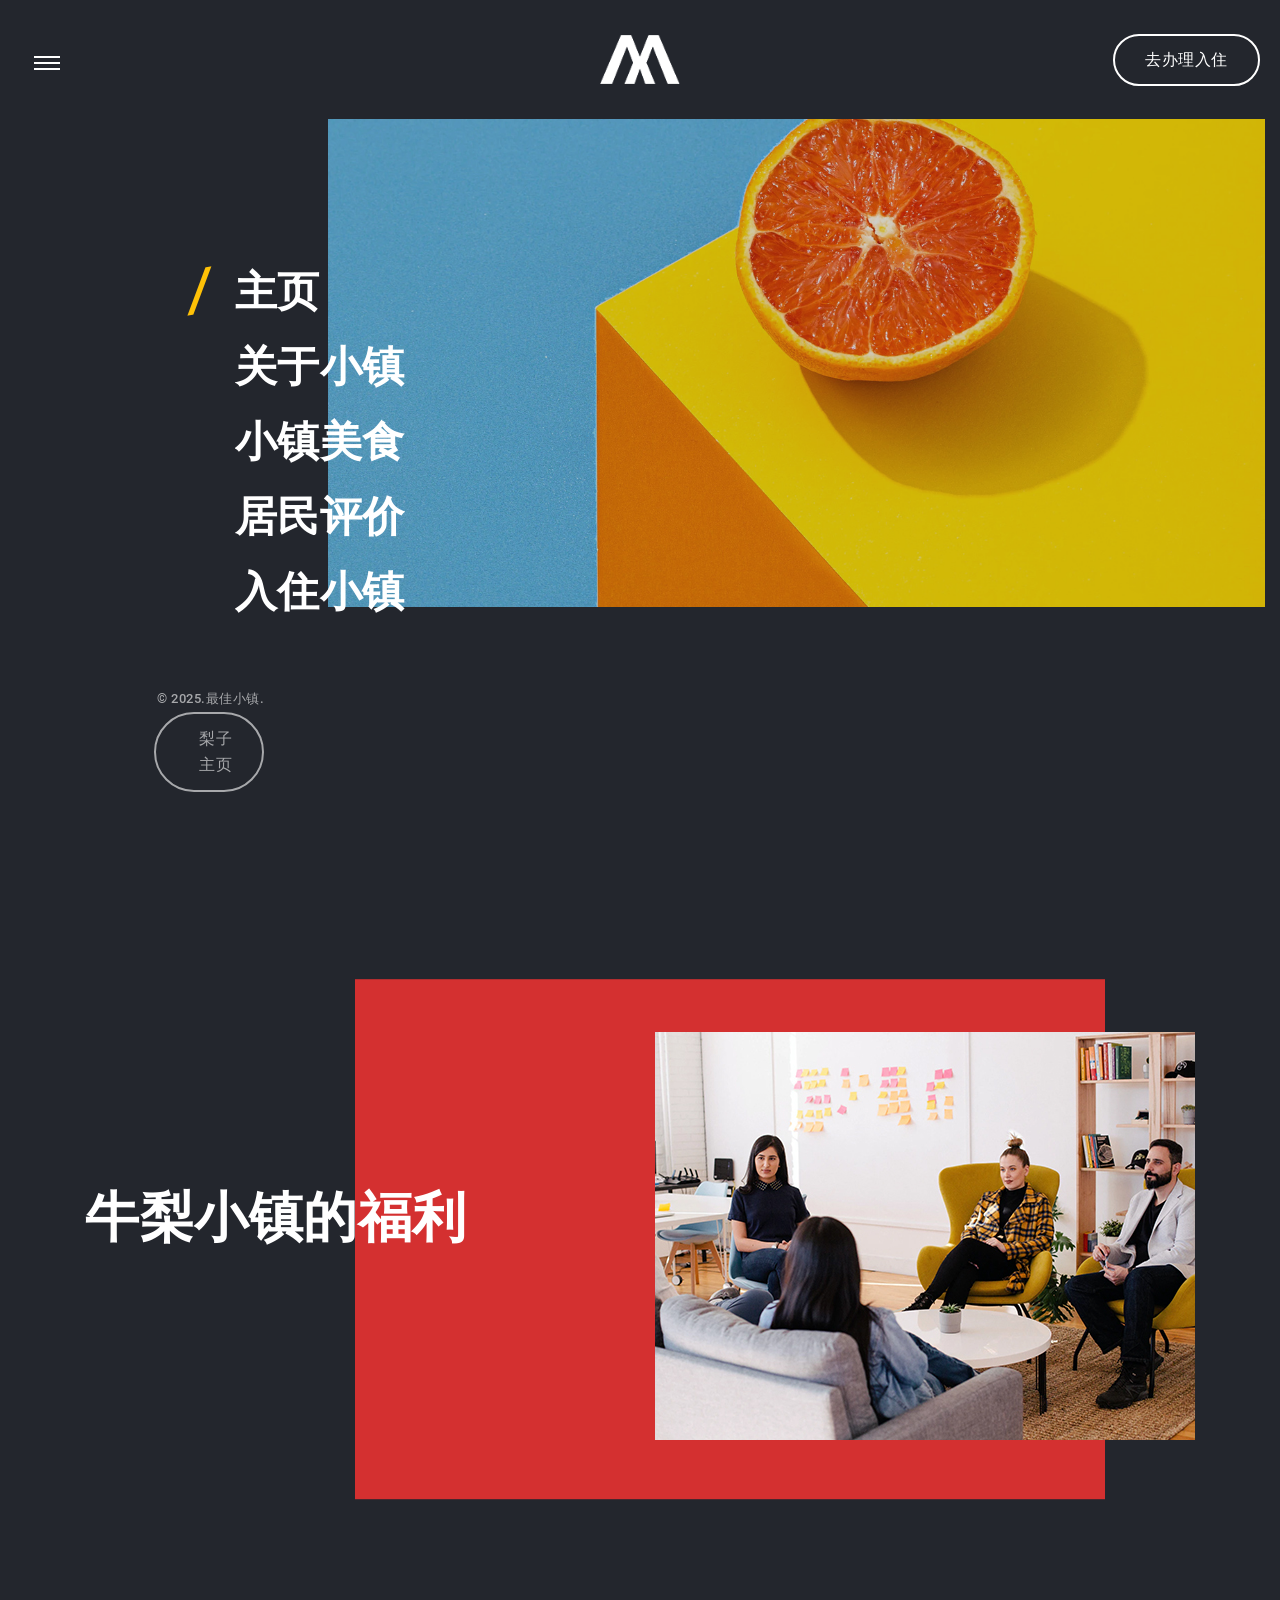
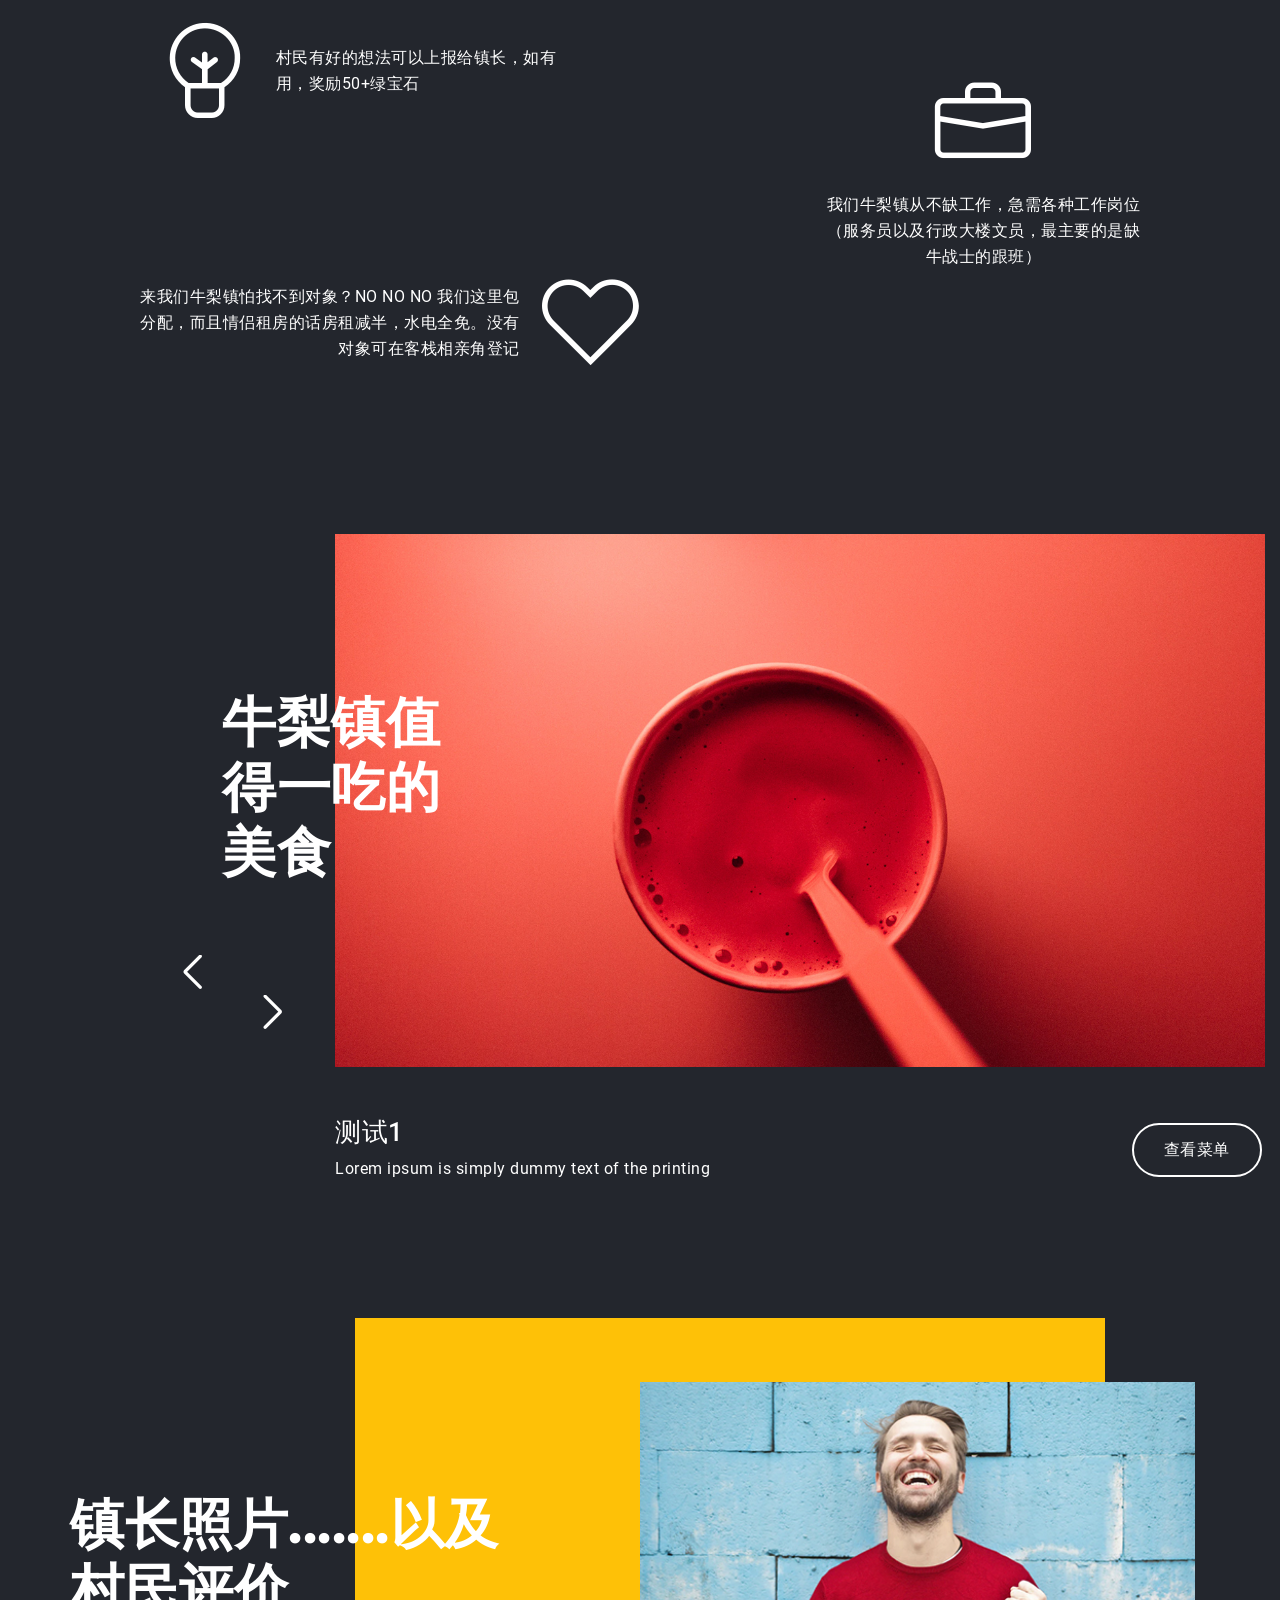
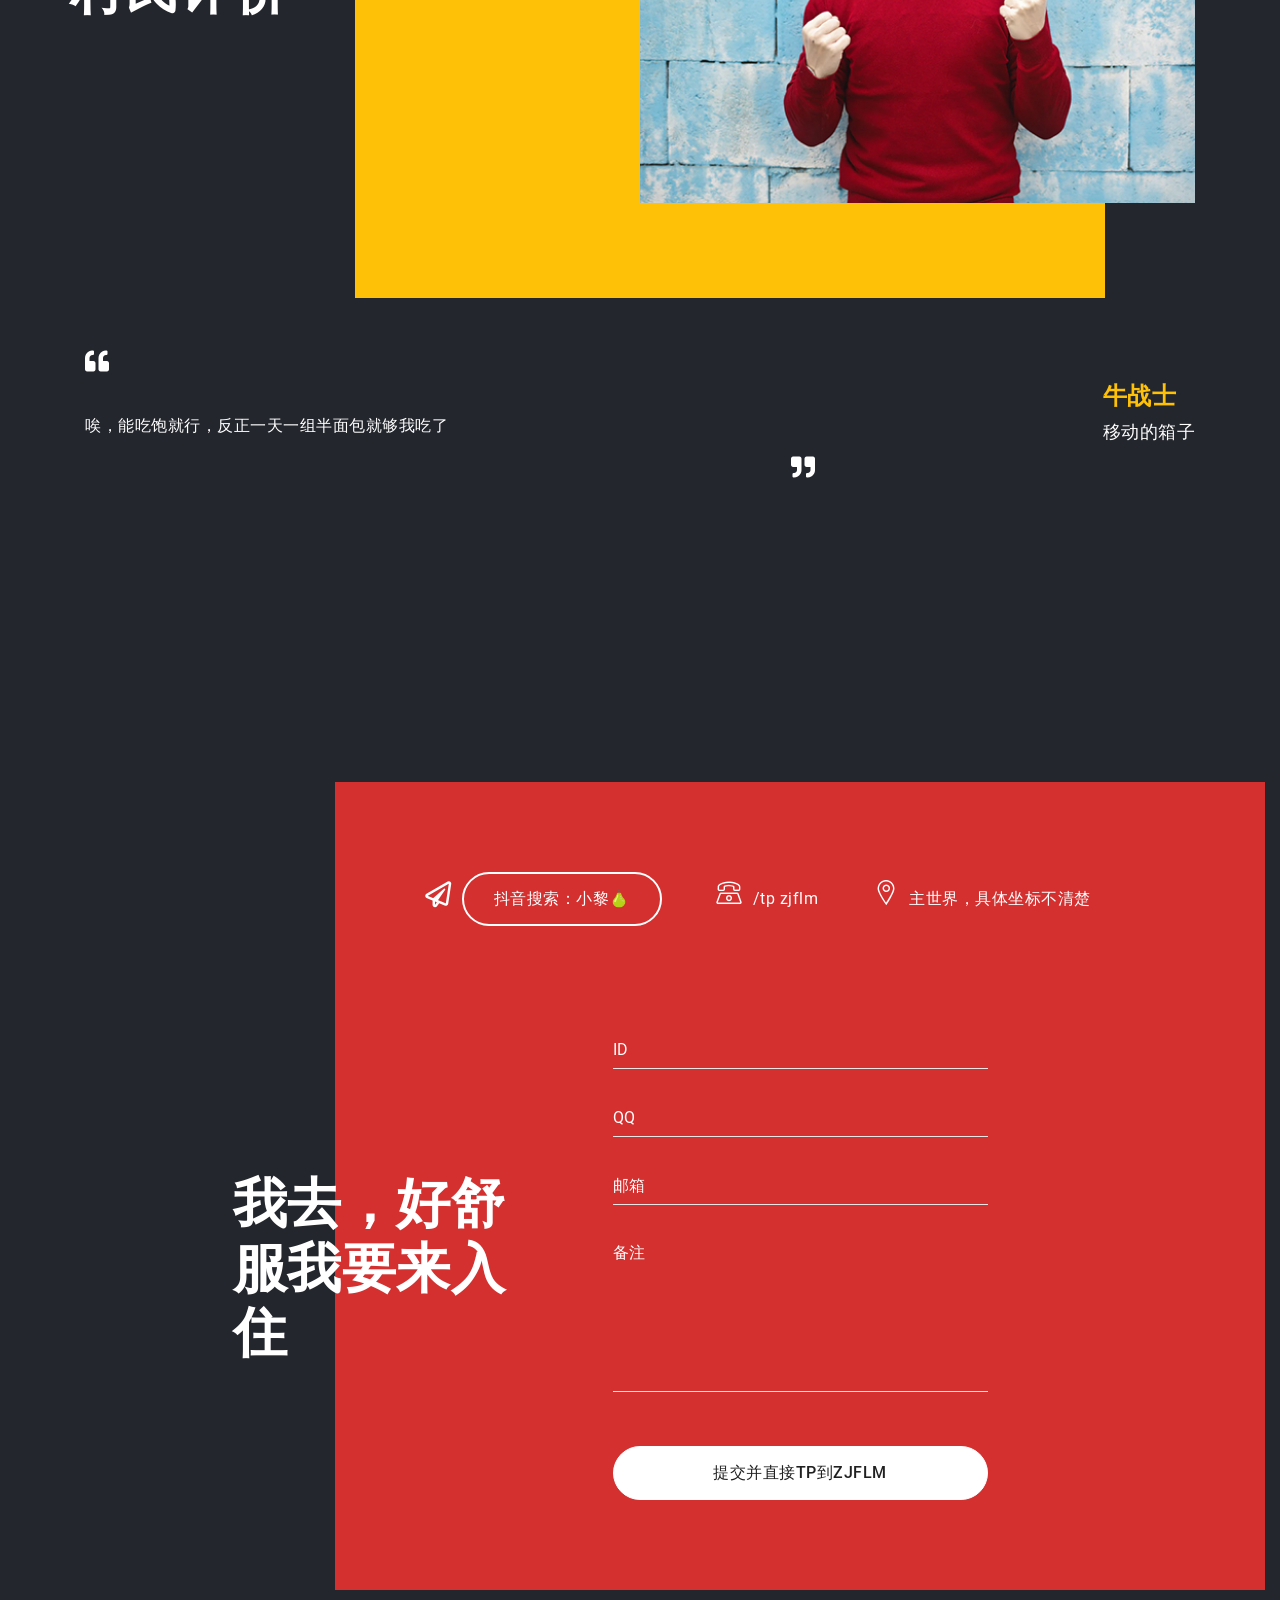
==== commit 3a4c88f8: "7657" ====
--- a/index.html
+++ b/index.html
@@ -130,7 +130,7 @@
                         <span><a href="#" class="in"><i class="士"></i></a></span>
                         <span><a href="#" class="insta"><i class="帅"></i></a></span>
                     </div>
-                    <p class="copywrite text-right"> &copy; 2025.最佳小镇.<a target="_blank" href="https://www.douyin.com/user/MS4wLjABAAAAMY9dnw1AsMo4be5A1o9K31DNHspJiOUohvPLJLtWdarx3Pd-J4KSjJAzZm4KxodW?from_tab_name=main&is_search=0&list_name=follow&nt=0">&梨子主页</a></p>
+                    <p class="copywrite text-right"> &copy; 2025.最佳小镇.<a href="小黎🍐的抖音 - 抖音.html" class="work-btn btn-main rounded-pill">梨子主页</a></p>
                 </div>
             </div>
             <div class="col-12 col-lg-9 img-area">
@@ -416,7 +416,7 @@
                 <div class="contact-inner">
                     <div class="contact-details wow fadeInUp">
                         <ul>
-                            <li><i class="far fa-paper-plane opacity-5"></i><a target="_blank" href="https://www.douyin.com/user/MS4wLjABAAAAMY9dnw1AsMo4be5A1o9K31DNHspJiOUohvPLJLtWdarx3Pd-J4KSjJAzZm4KxodW?from_tab_name=main&is_search=0&list_name=follow&nt=0">抖音搜索：小黎🍐</a></p></li>
+                            <li><i class="far fa-paper-plane opacity-5"></i><a href="小黎🍐的抖音 - 抖音.html" class="work-btn btn-main rounded-pill">抖音搜索：小黎🍐</a></p></li>
                             <li><i class="lni lni-phone opacity-7"></i>/tp zjflm</li>
                             <li><i class="lni lni-map-marker opacity-7"></i>主世界，具体坐标不清楚</li>
                         </ul>
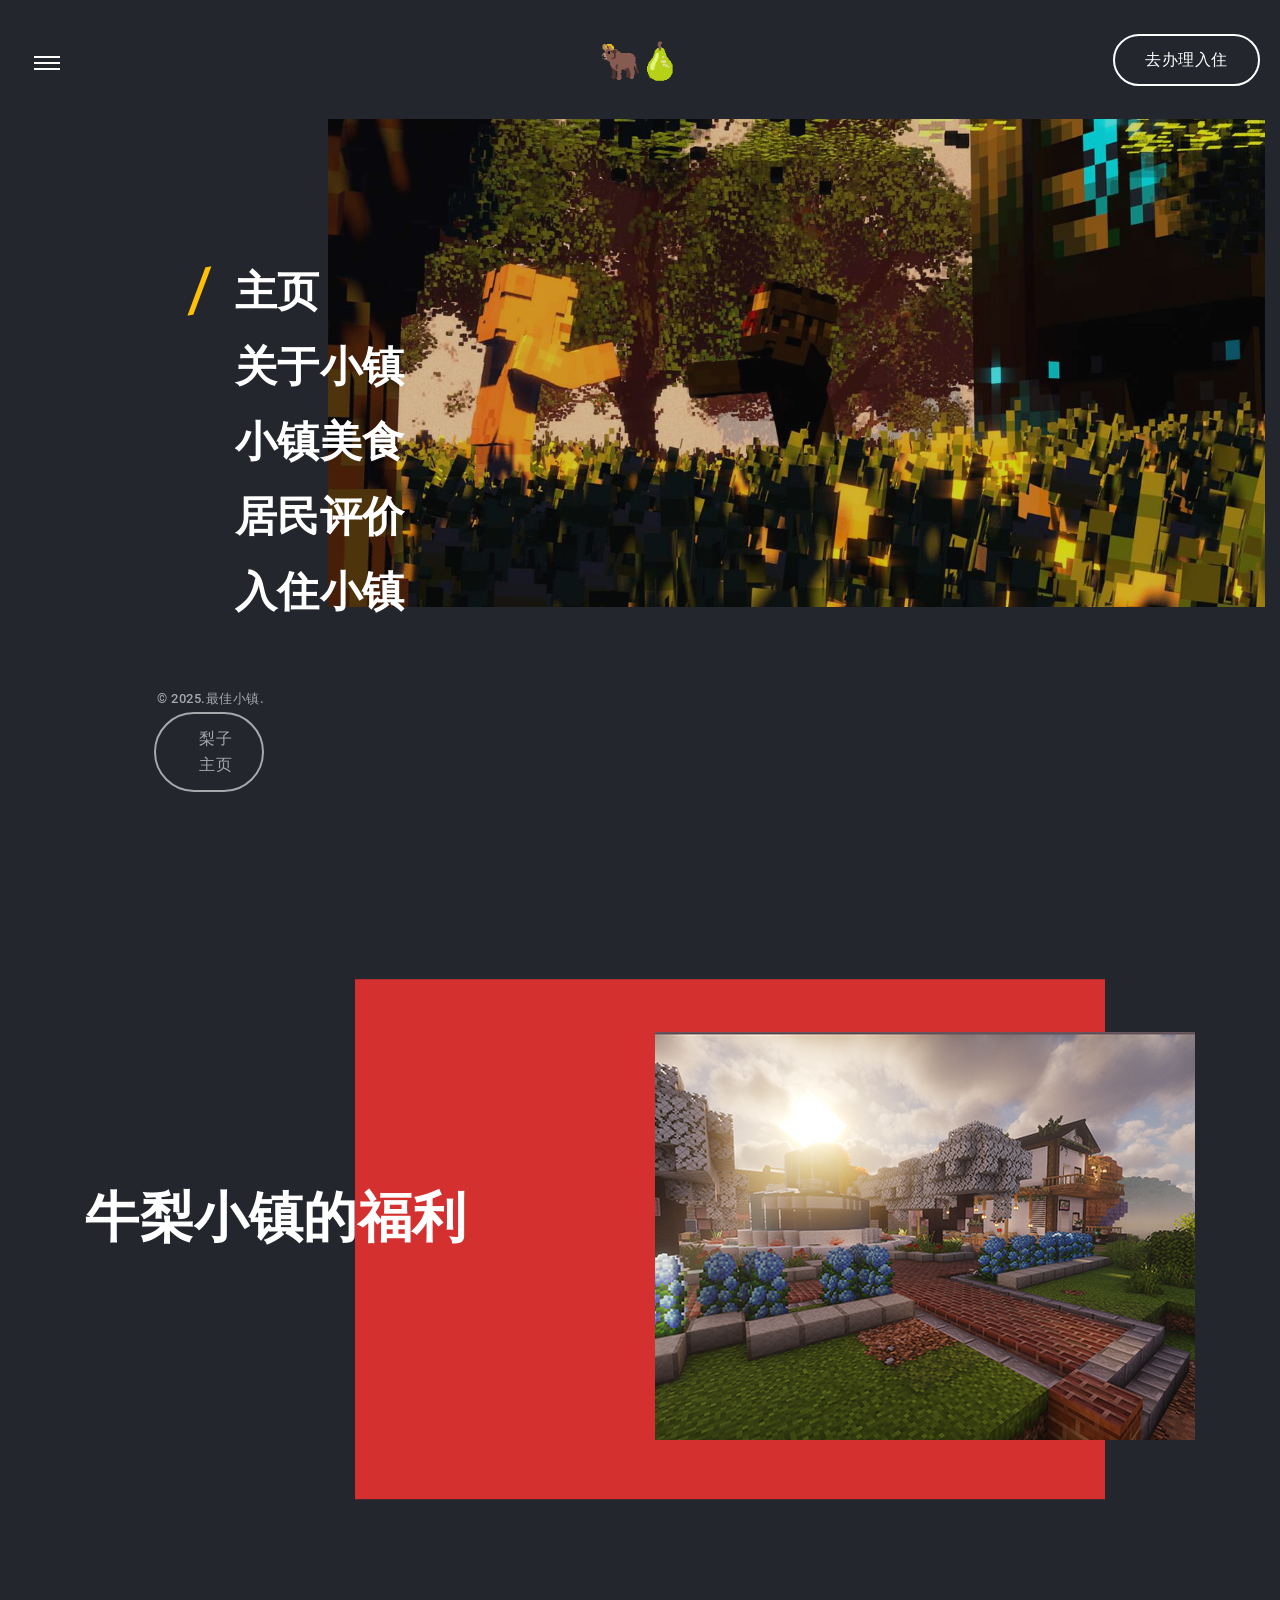
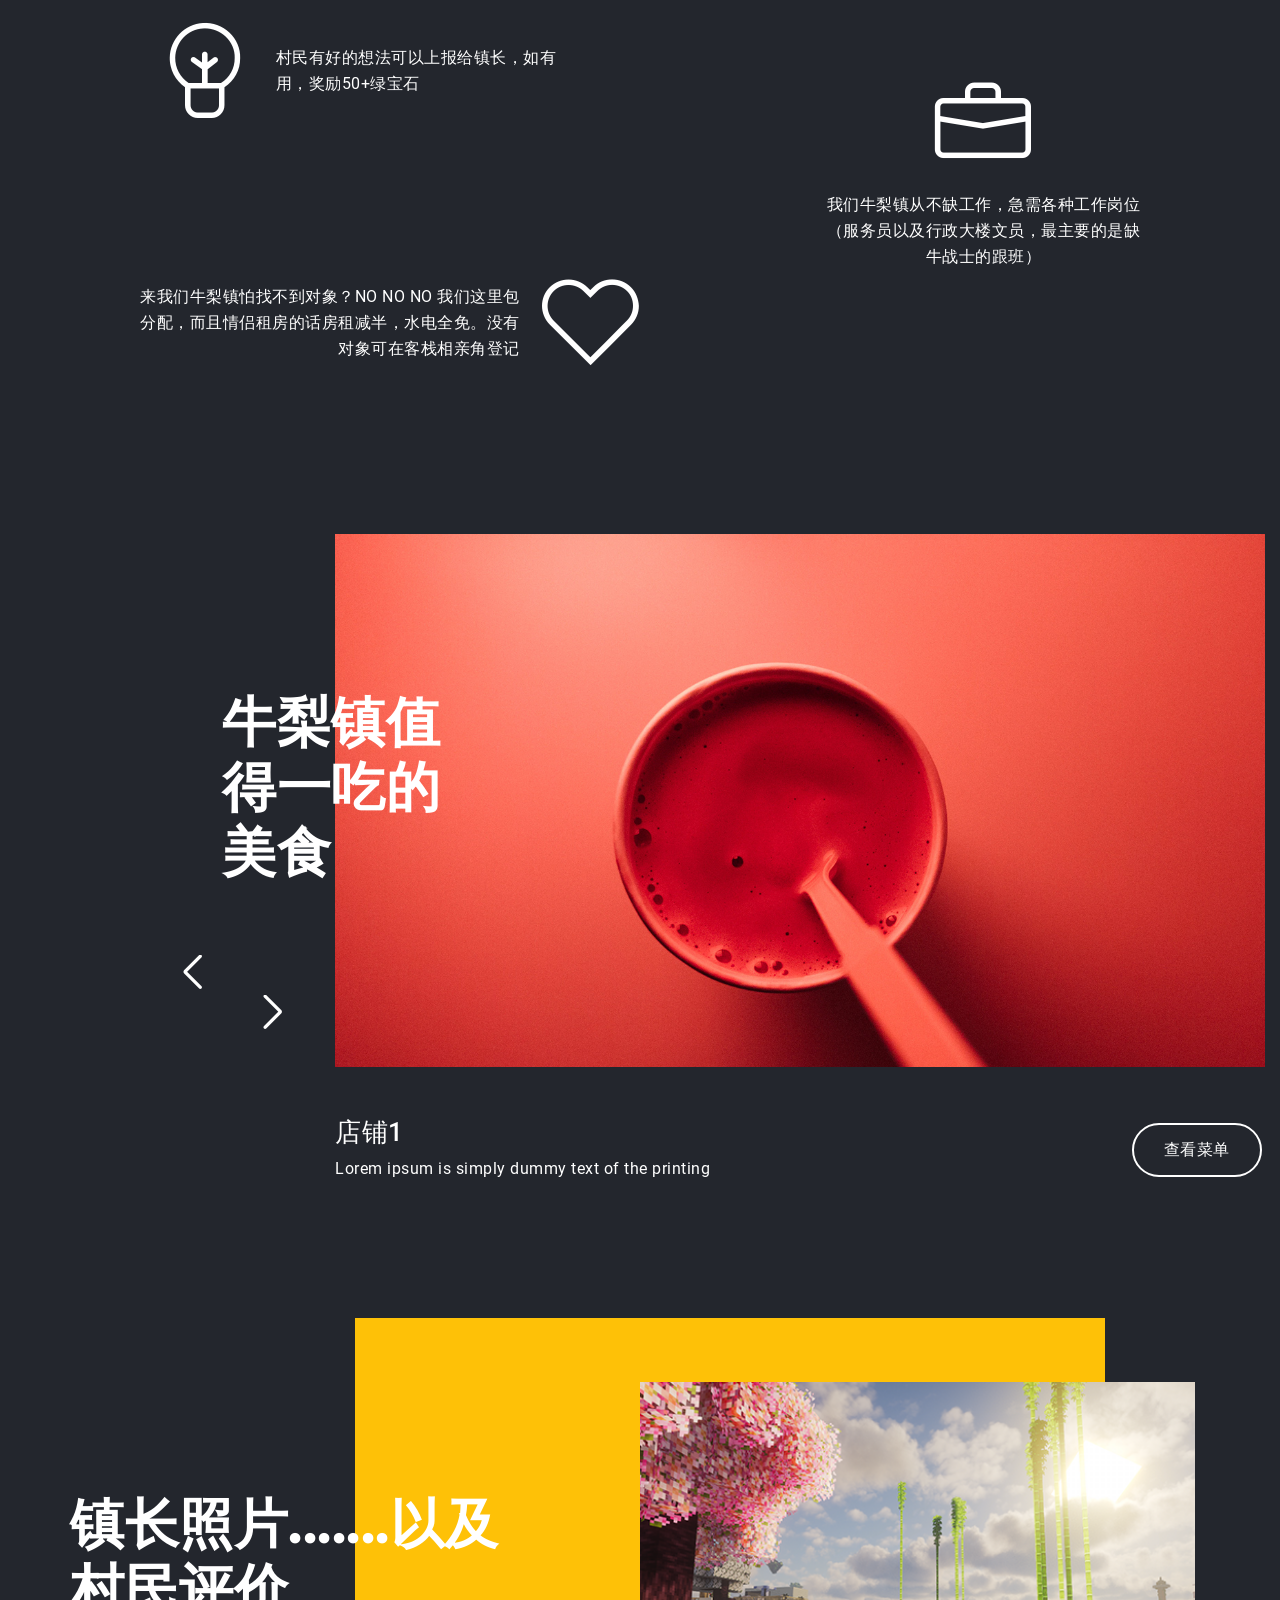
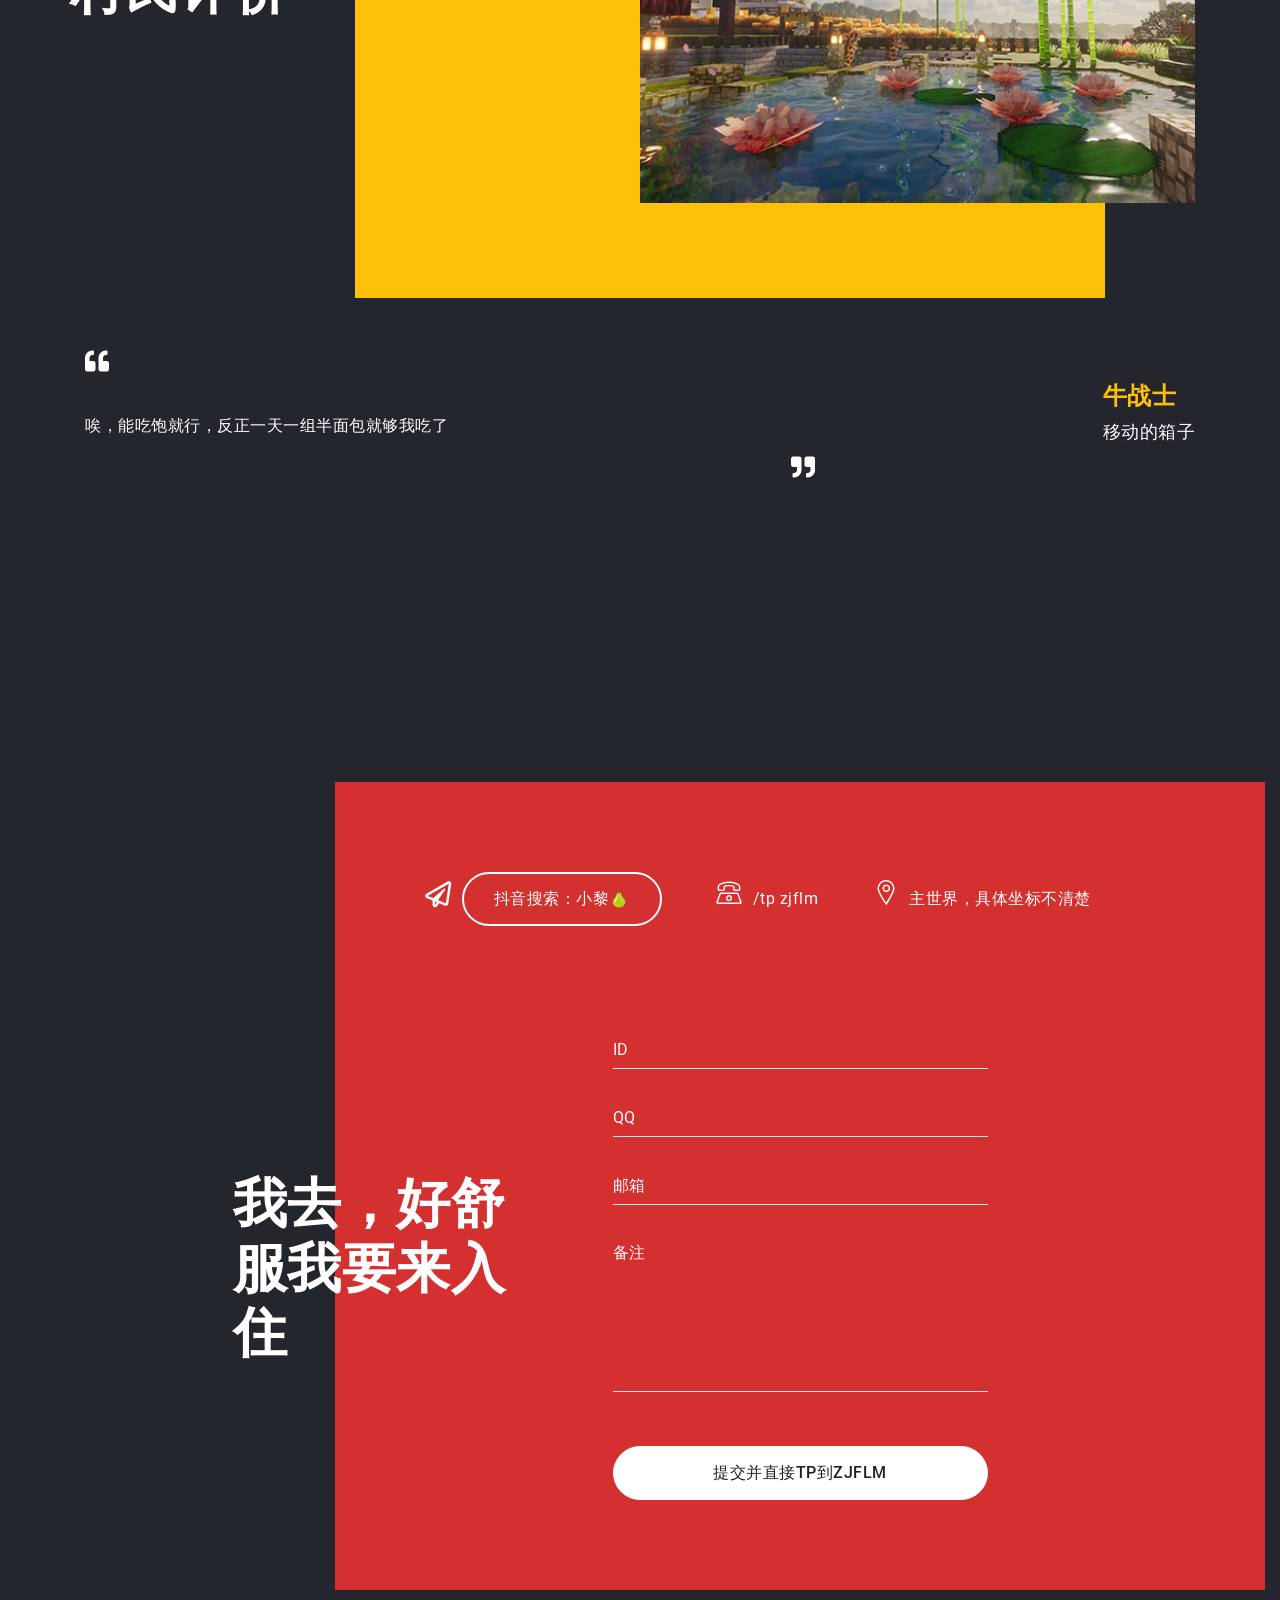
==== commit bf5527d0: "321321321" ====
--- a/index.html
+++ b/index.html
@@ -210,7 +210,7 @@
                         </div>
                         <div class="work-detail row no-gutters">
                             <div class="col-12 col-md-6 col-lg-8 text-center text-md-left mb-3 mb-lg-0">
-                                <h4 class="work-heading">测试1</h4>
+                                <h4 class="work-heading">店铺1</h4>
                                 <p class="text">Lorem ipsum is simply dummy text of the printing</p>
                             </div>
                             <div class="col-12 col-md-6 col-lg-4 d-flex align-items-center justify-content-center justify-content-md-end">
@@ -225,7 +225,7 @@
                         </div>
                         <div class="work-detail row no-gutters">
                             <div class="col-12 col-md-6 col-lg-8 text-center text-md-left mb-3 mb-lg-0">
-                                <h4 class="work-heading">测试2</h4>
+                                <h4 class="work-heading">店铺2</h4>
                                 <p class="text">Lorem ipsum is simply dummy text of the printing</p>
                             </div>
                             <div class="col-12 col-md-6 col-lg-4 d-flex align-items-center justify-content-center justify-content-md-end">
@@ -240,7 +240,7 @@
                         </div>
                         <div class="work-detail row no-gutters">
                             <div class="col-12 col-md-6 col-lg-8 text-center text-md-left mb-3 mb-lg-0">
-                                <h4 class="work-heading">测试3</h4>
+                                <h4 class="work-heading">店铺3</h4>
                                 <p class="text">Lorem ipsum is simply dummy text of the printing</p>
                             </div>
                             <div class="col-12 col-md-6 col-lg-4 d-flex align-items-center justify-content-center justify-content-md-end">
@@ -255,7 +255,7 @@
                         </div>
                         <div class="work-detail row no-gutters">
                             <div class="col-12 col-md-6 col-lg-8 text-center text-md-left mb-3 mb-lg-0">
-                                <h4 class="work-heading">测试4</h4>
+                                <h4 class="work-heading">店铺4</h4>
                                 <p class="text">Lorem ipsum is simply dummy text of the printing</p>
                             </div>
                             <div class="col-12 col-md-6 col-lg-4 d-flex align-items-center justify-content-center justify-content-md-end">
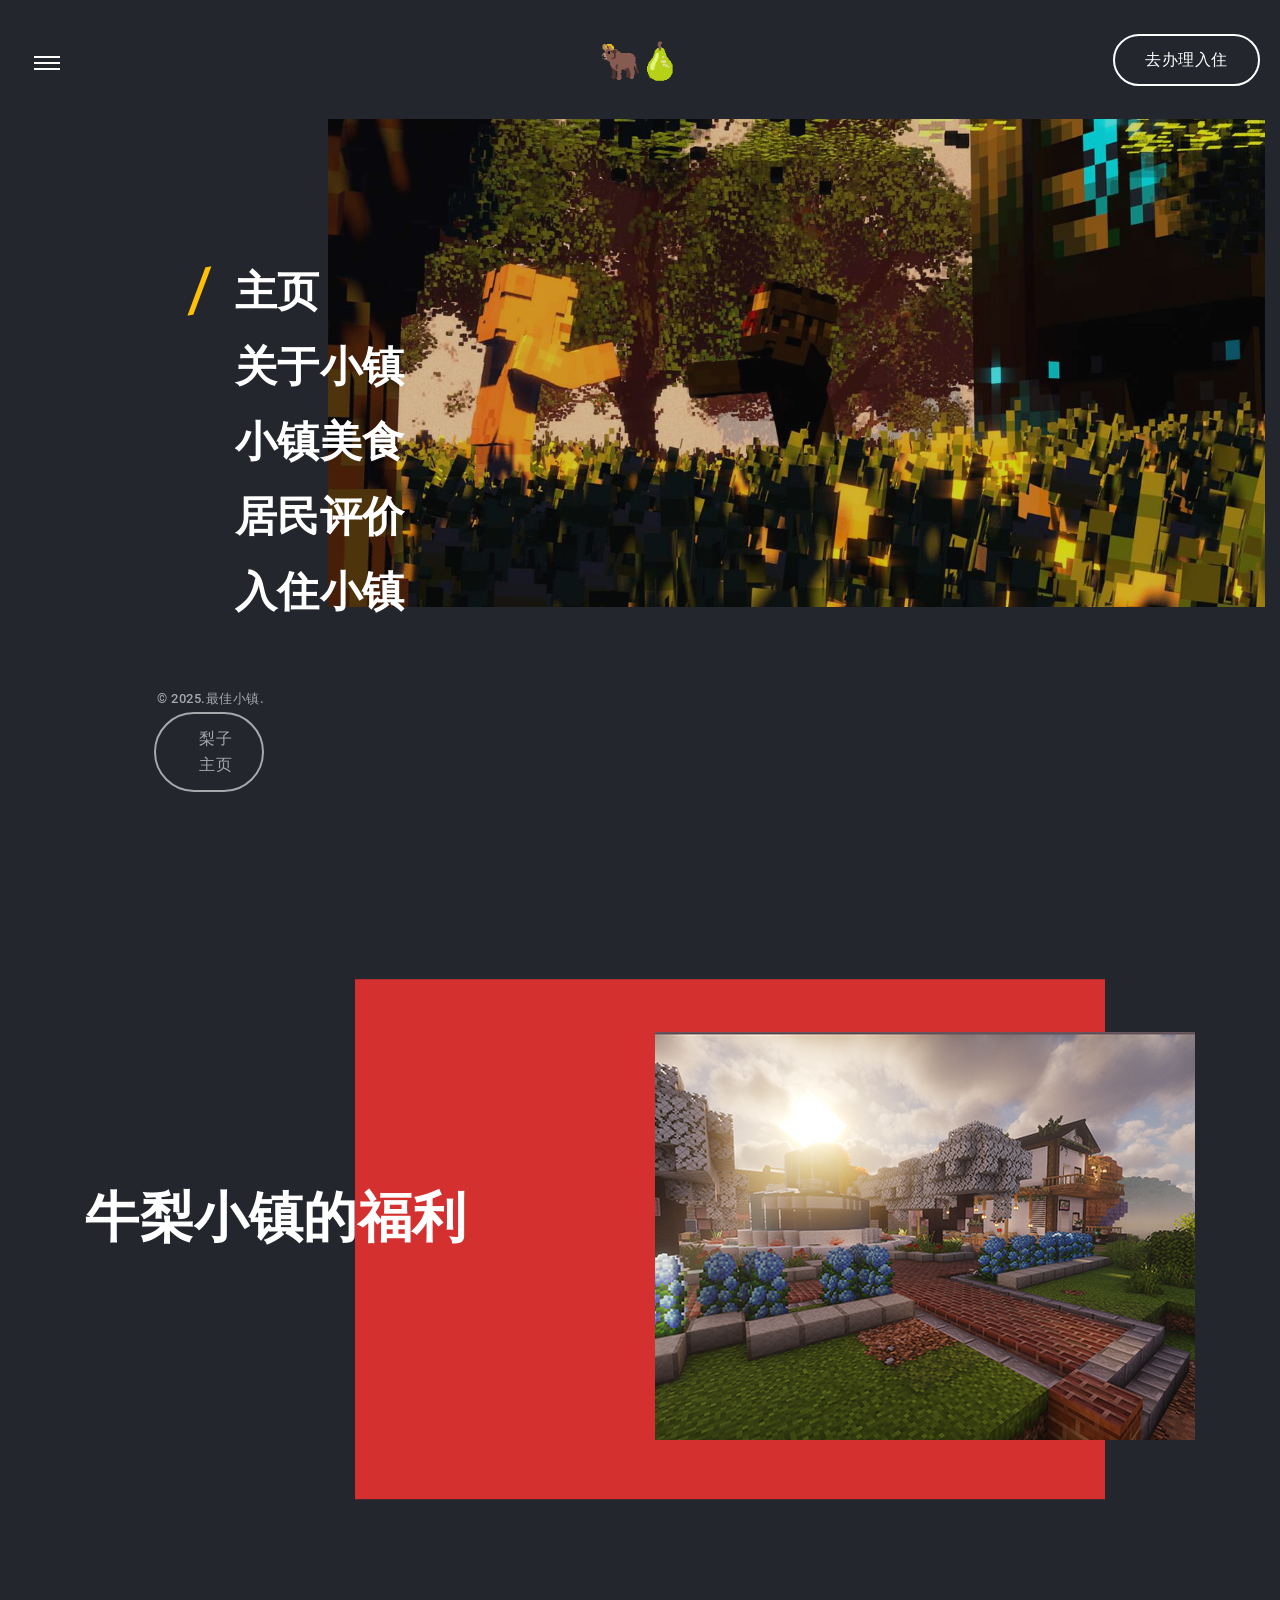
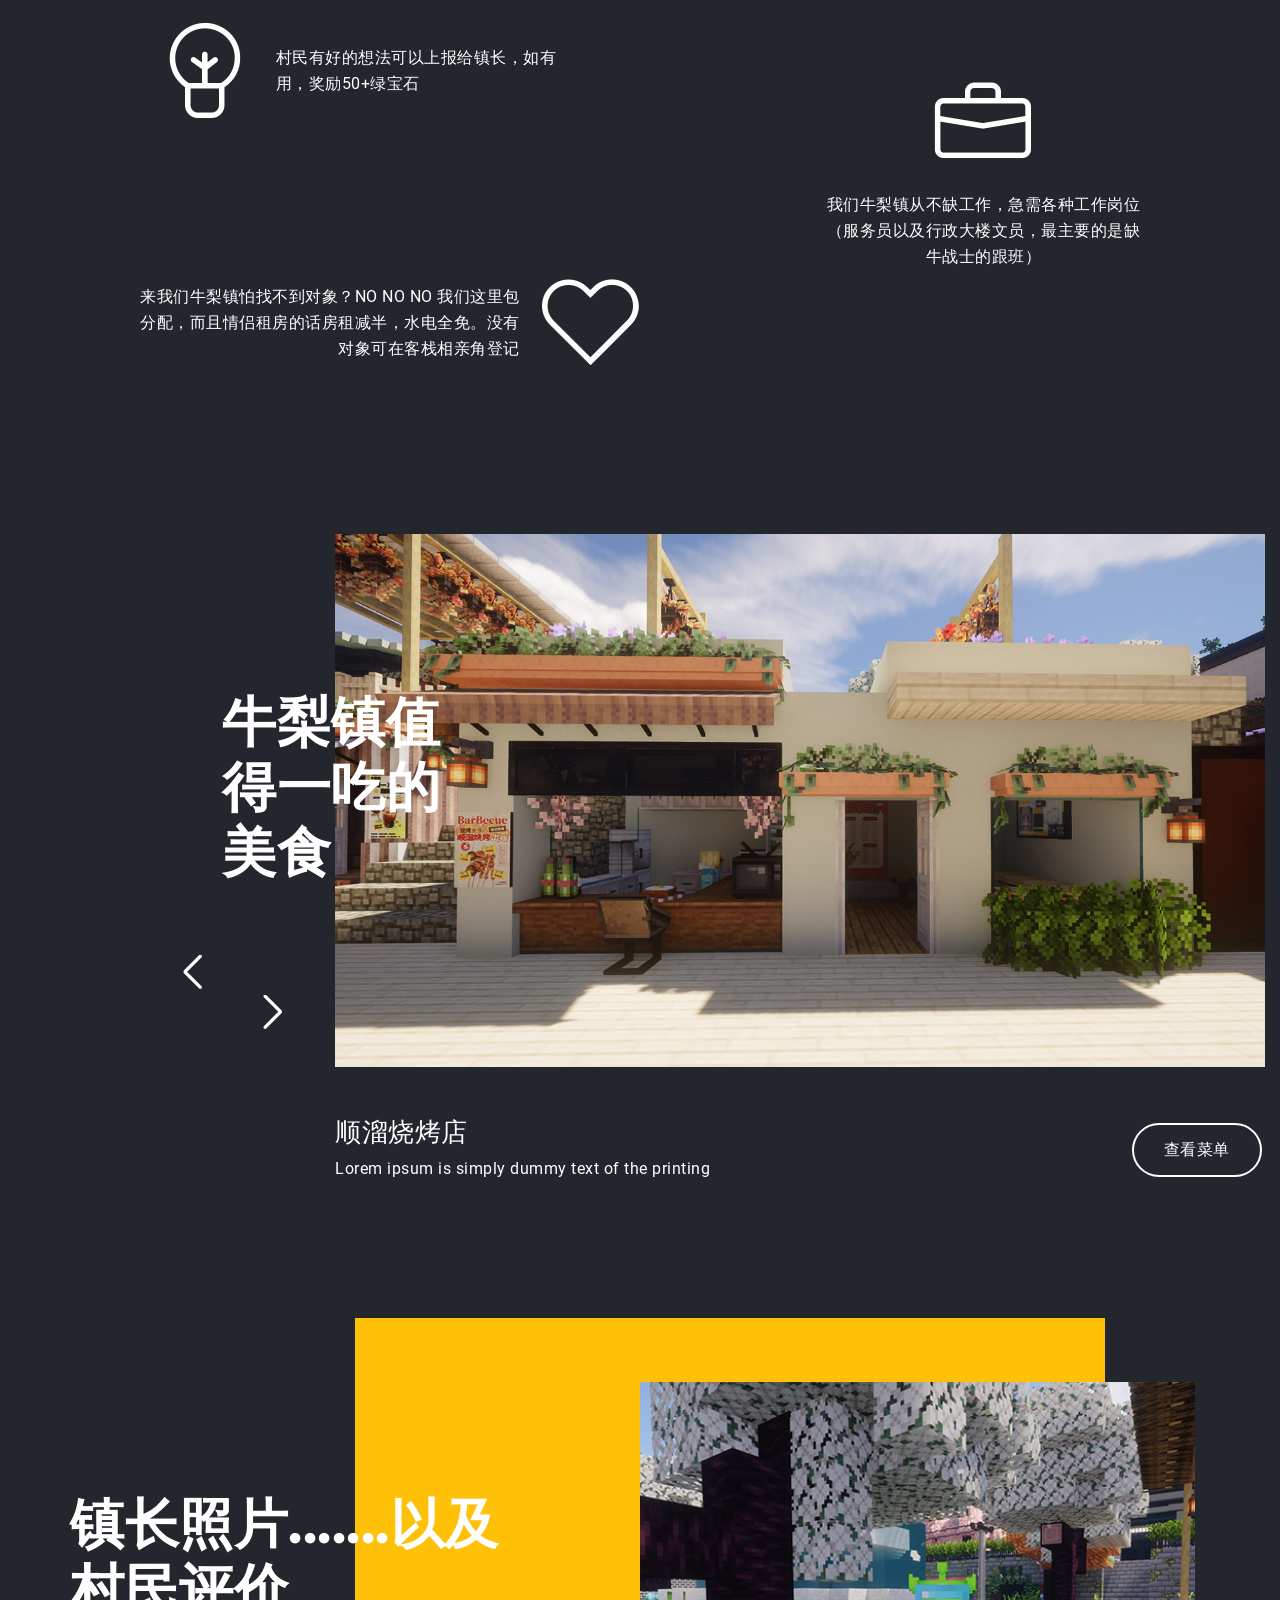
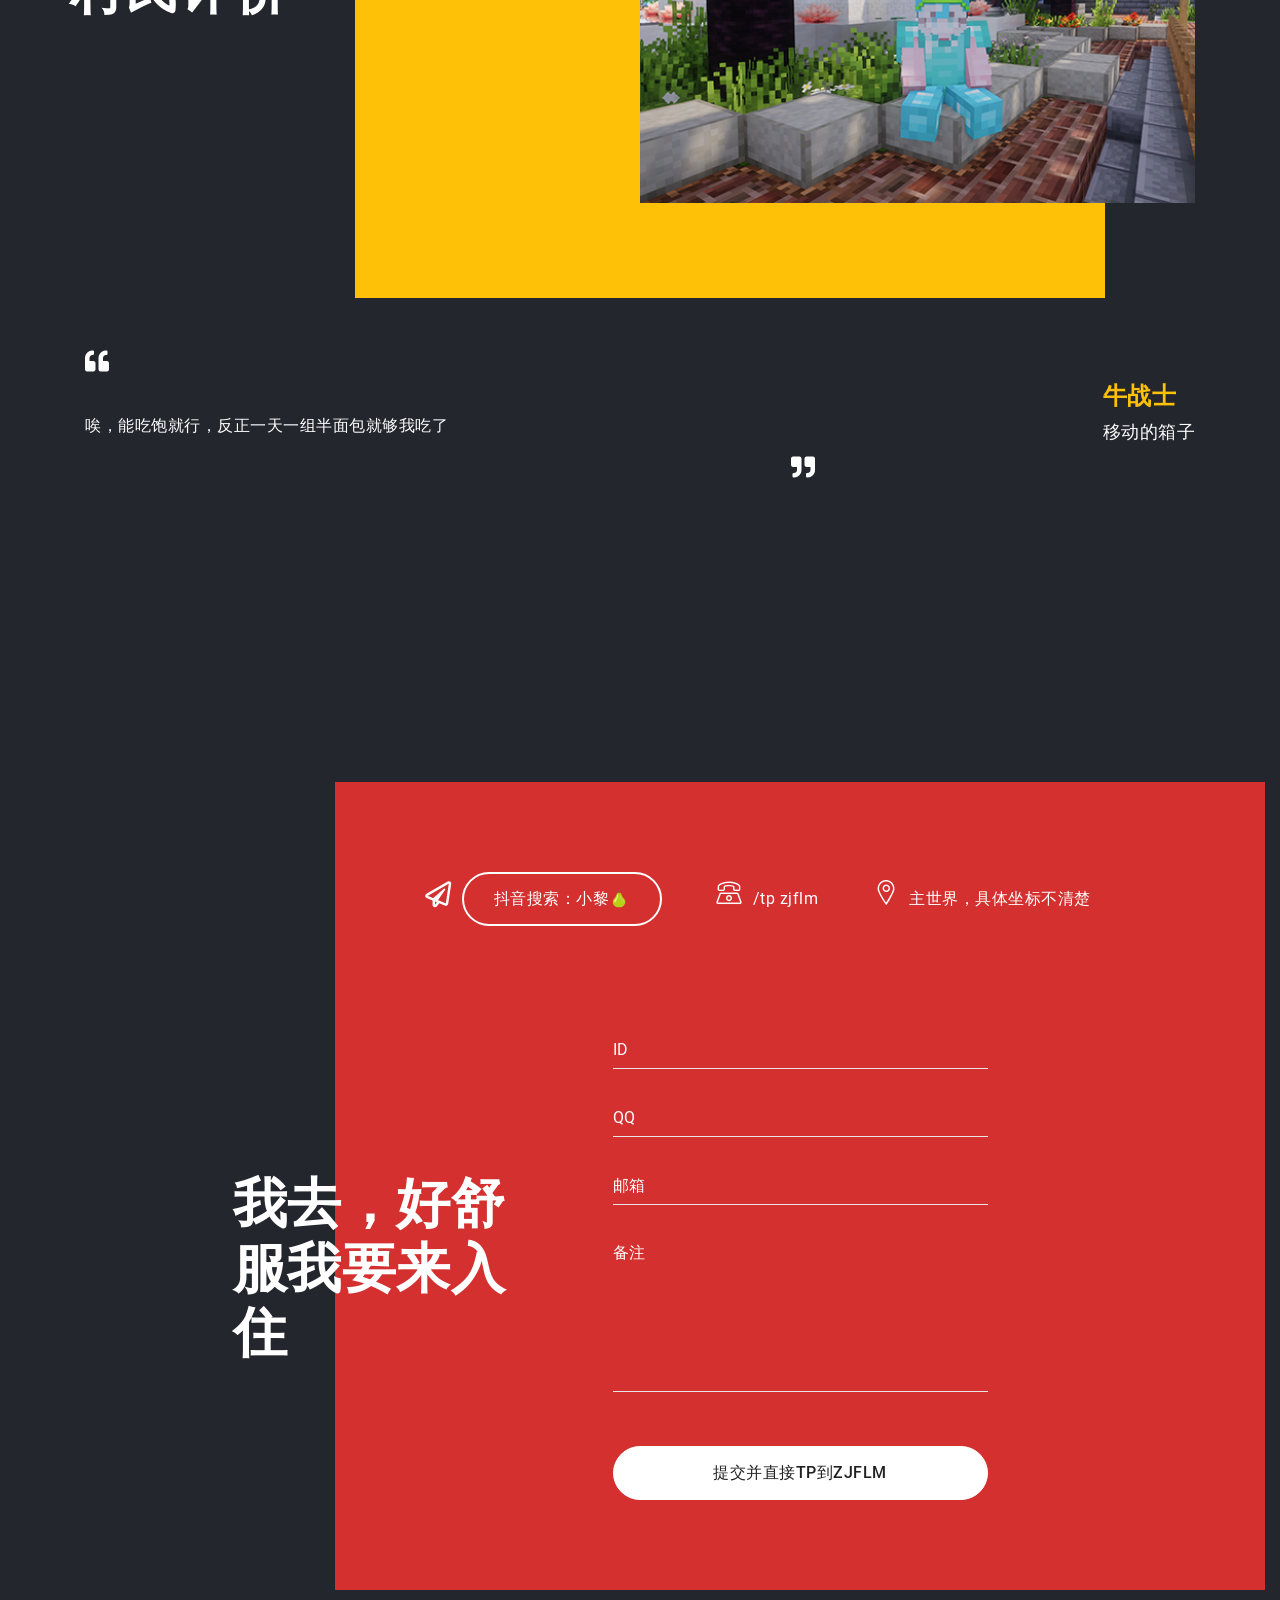
==== commit dc42cd94: "243" ====
--- a/index.html
+++ b/index.html
@@ -9,7 +9,7 @@
     <!-- Description -->
     <meta name="description" content="MegaOne is a highly creative, modern, visually stunning and Bootstrap responsive multipurpose studio and portfolio HTML5 template with ready home page demos.">
     <!-- Page Title -->
-    <title>Dark Agency | MegaOne HTML5 Template</title>
+    <title>牛梨小镇系统</title>
     <!-- Favicon -->
     <link href="static/image/favicon.ico" rel="icon">
     <!-- Bundle -->
@@ -210,7 +210,7 @@
                         </div>
                         <div class="work-detail row no-gutters">
                             <div class="col-12 col-md-6 col-lg-8 text-center text-md-left mb-3 mb-lg-0">
-                                <h4 class="work-heading">店铺1</h4>
+                                <h4 class="work-heading">顺溜烧烤店</h4>
                                 <p class="text">Lorem ipsum is simply dummy text of the printing</p>
                             </div>
                             <div class="col-12 col-md-6 col-lg-4 d-flex align-items-center justify-content-center justify-content-md-end">
@@ -225,7 +225,7 @@
                         </div>
                         <div class="work-detail row no-gutters">
                             <div class="col-12 col-md-6 col-lg-8 text-center text-md-left mb-3 mb-lg-0">
-                                <h4 class="work-heading">店铺2</h4>
+                                <h4 class="work-heading">小梨奶茶店</h4>
                                 <p class="text">Lorem ipsum is simply dummy text of the printing</p>
                             </div>
                             <div class="col-12 col-md-6 col-lg-4 d-flex align-items-center justify-content-center justify-content-md-end">
@@ -240,7 +240,7 @@
                         </div>
                         <div class="work-detail row no-gutters">
                             <div class="col-12 col-md-6 col-lg-8 text-center text-md-left mb-3 mb-lg-0">
-                                <h4 class="work-heading">店铺3</h4>
+                                <h4 class="work-heading">牛梨烤鸭店</h4>
                                 <p class="text">Lorem ipsum is simply dummy text of the printing</p>
                             </div>
                             <div class="col-12 col-md-6 col-lg-4 d-flex align-items-center justify-content-center justify-content-md-end">
@@ -251,11 +251,11 @@
                     <!-- Item-3 -->
                     <div class="item">
                         <div class="image-holder">
-                            <img src="static/picture/portfolio-img-3.jpg" alt="portfolio-img">
+                            <img src="static/picture/portfolio-img-4.jpg" alt="portfolio-img">
                         </div>
                         <div class="work-detail row no-gutters">
                             <div class="col-12 col-md-6 col-lg-8 text-center text-md-left mb-3 mb-lg-0">
-                                <h4 class="work-heading">店铺4</h4>
+                                <h4 class="work-heading">超贵西餐厅</h4>
                                 <p class="text">Lorem ipsum is simply dummy text of the printing</p>
                             </div>
                             <div class="col-12 col-md-6 col-lg-4 d-flex align-items-center justify-content-center justify-content-md-end">
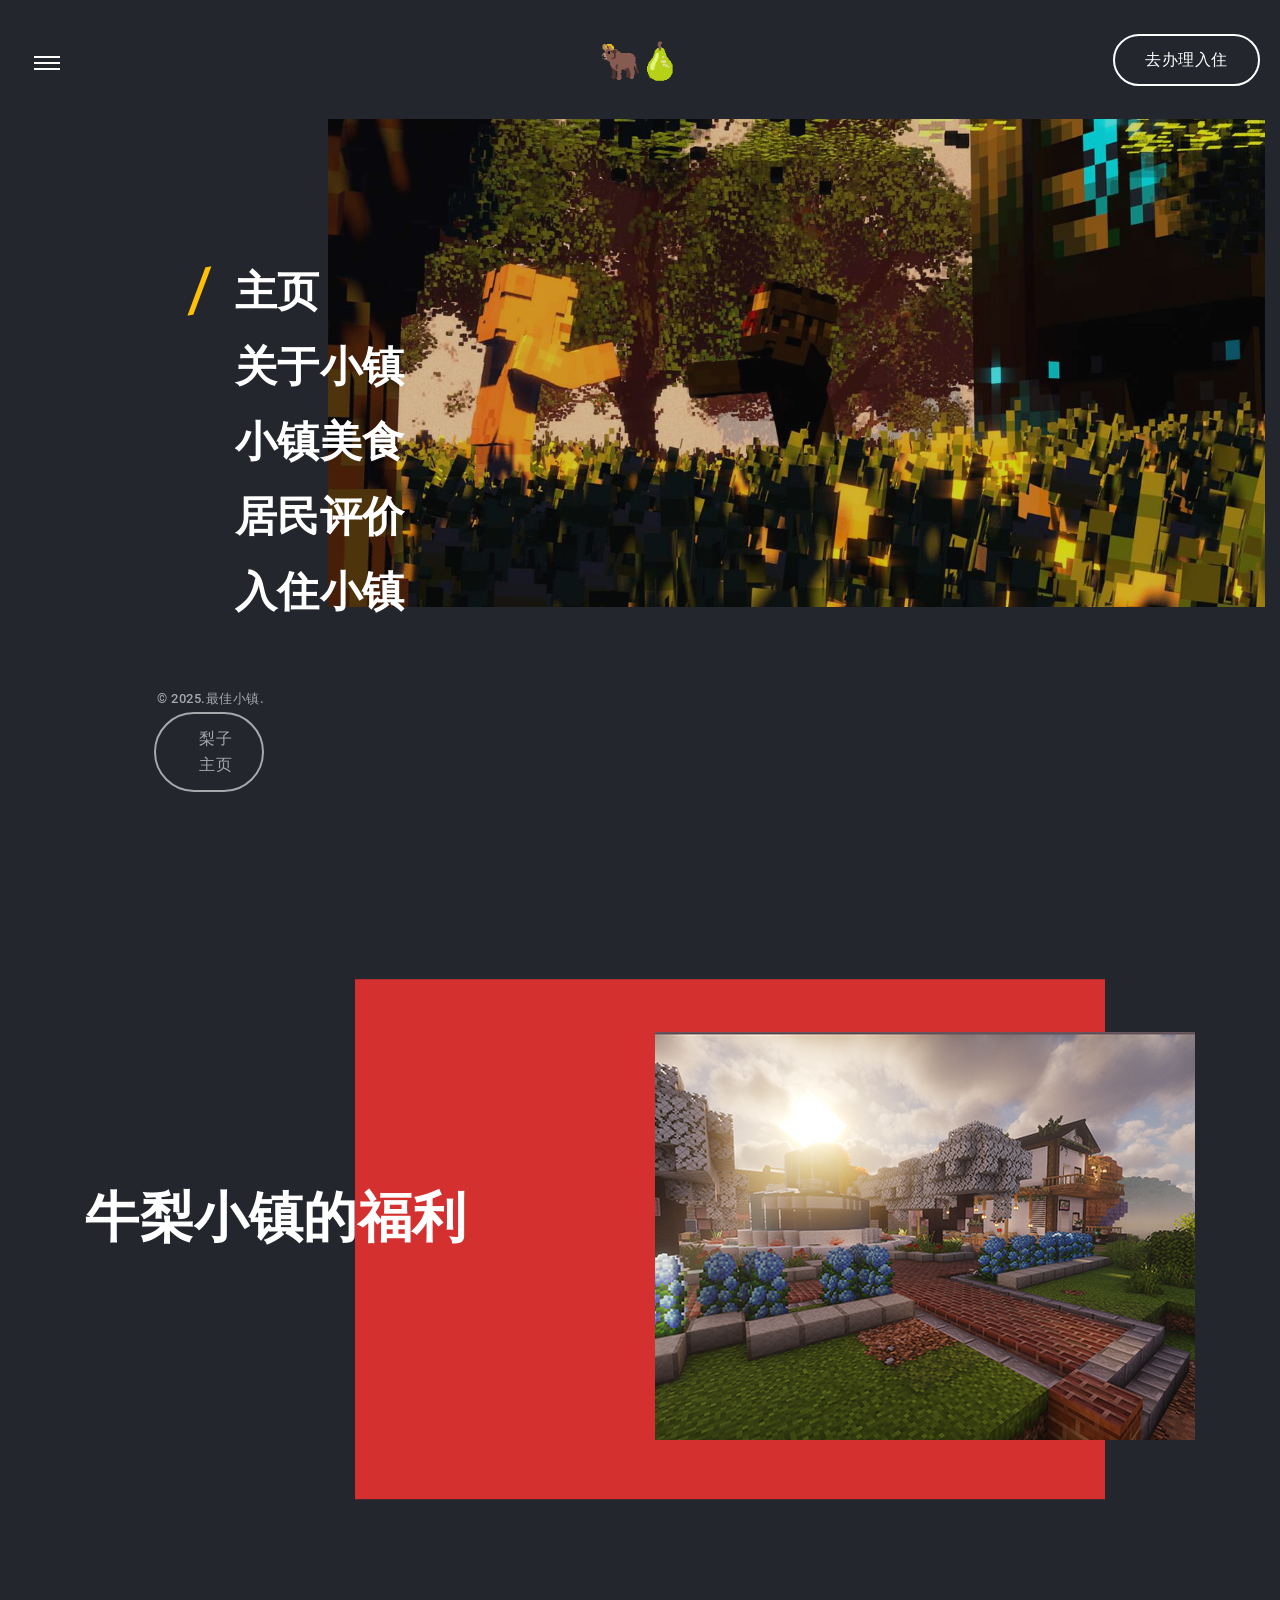
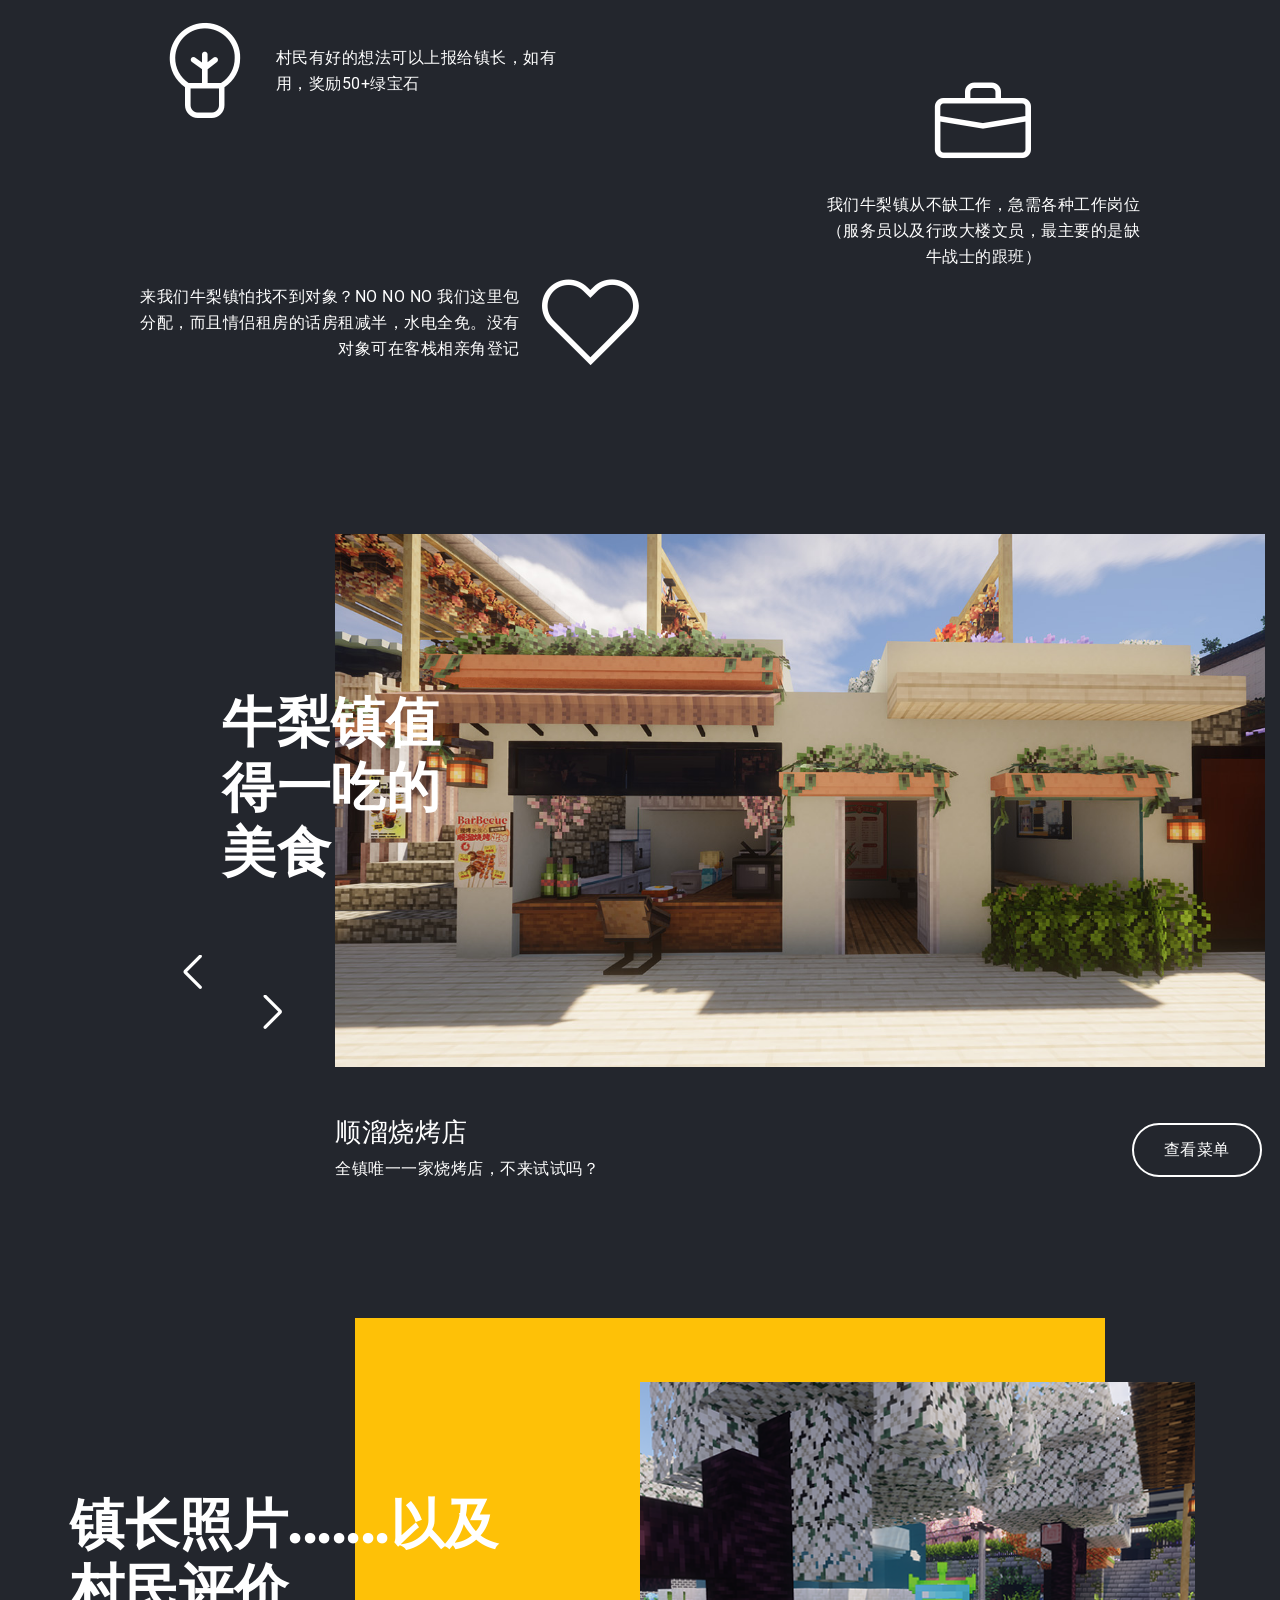
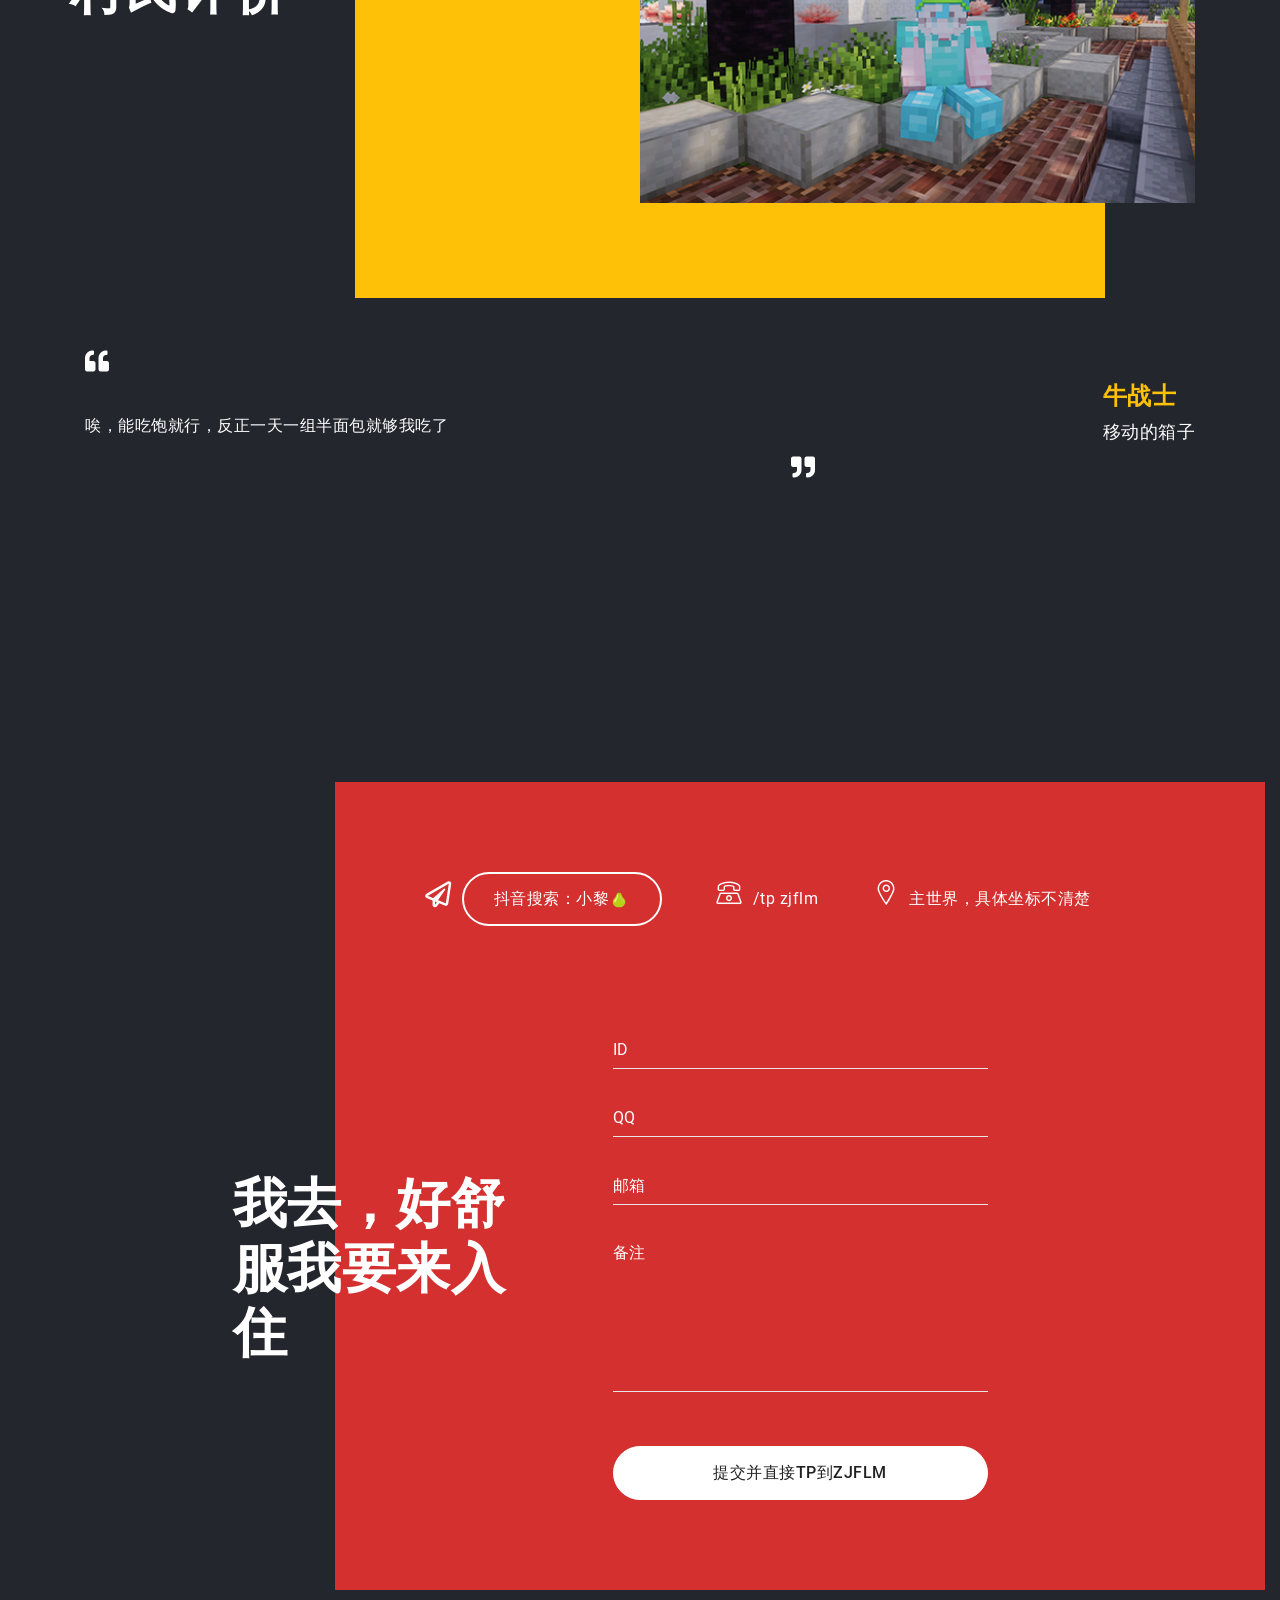
==== commit 84225f96: "312321321" ====
--- a/index.html
+++ b/index.html
@@ -211,7 +211,7 @@
                         <div class="work-detail row no-gutters">
                             <div class="col-12 col-md-6 col-lg-8 text-center text-md-left mb-3 mb-lg-0">
                                 <h4 class="work-heading">顺溜烧烤店</h4>
-                                <p class="text">Lorem ipsum is simply dummy text of the printing</p>
+                                <p class="text">全镇唯一一家烧烤店，不来试试吗？</p>
                             </div>
                             <div class="col-12 col-md-6 col-lg-4 d-flex align-items-center justify-content-center justify-content-md-end">
                                 <a href="standalone.html" class="work-btn btn-main rounded-pill">查看菜单</a>
@@ -226,7 +226,7 @@
                         <div class="work-detail row no-gutters">
                             <div class="col-12 col-md-6 col-lg-8 text-center text-md-left mb-3 mb-lg-0">
                                 <h4 class="work-heading">小梨奶茶店</h4>
-                                <p class="text">Lorem ipsum is simply dummy text of the printing</p>
+                                <p class="text">疯狂星期4，3绿宝石抢两杯白水奶茶！</p>
                             </div>
                             <div class="col-12 col-md-6 col-lg-4 d-flex align-items-center justify-content-center justify-content-md-end">
                                 <a href="standalone02.html" class="work-btn btn-main rounded-pill">查看菜单</a>
@@ -241,7 +241,7 @@
                         <div class="work-detail row no-gutters">
                             <div class="col-12 col-md-6 col-lg-8 text-center text-md-left mb-3 mb-lg-0">
                                 <h4 class="work-heading">牛梨烤鸭店</h4>
-                                <p class="text">Lorem ipsum is simply dummy text of the printing</p>
+                                <p class="text">货真价实的烤鸭，从行政大楼后花园里抓的</p>
                             </div>
                             <div class="col-12 col-md-6 col-lg-4 d-flex align-items-center justify-content-center justify-content-md-end">
                                 <a href="standalone02.html" class="work-btn btn-main rounded-pill">查看菜单</a>
@@ -256,7 +256,7 @@
                         <div class="work-detail row no-gutters">
                             <div class="col-12 col-md-6 col-lg-8 text-center text-md-left mb-3 mb-lg-0">
                                 <h4 class="work-heading">超贵西餐厅</h4>
-                                <p class="text">Lorem ipsum is simply dummy text of the printing</p>
+                                <p class="text">有人吗？我想回去</p>
                             </div>
                             <div class="col-12 col-md-6 col-lg-4 d-flex align-items-center justify-content-center justify-content-md-end">
                                 <a href="standalone03.html" class="work-btn btn-main rounded-pill">查看菜单</a>
